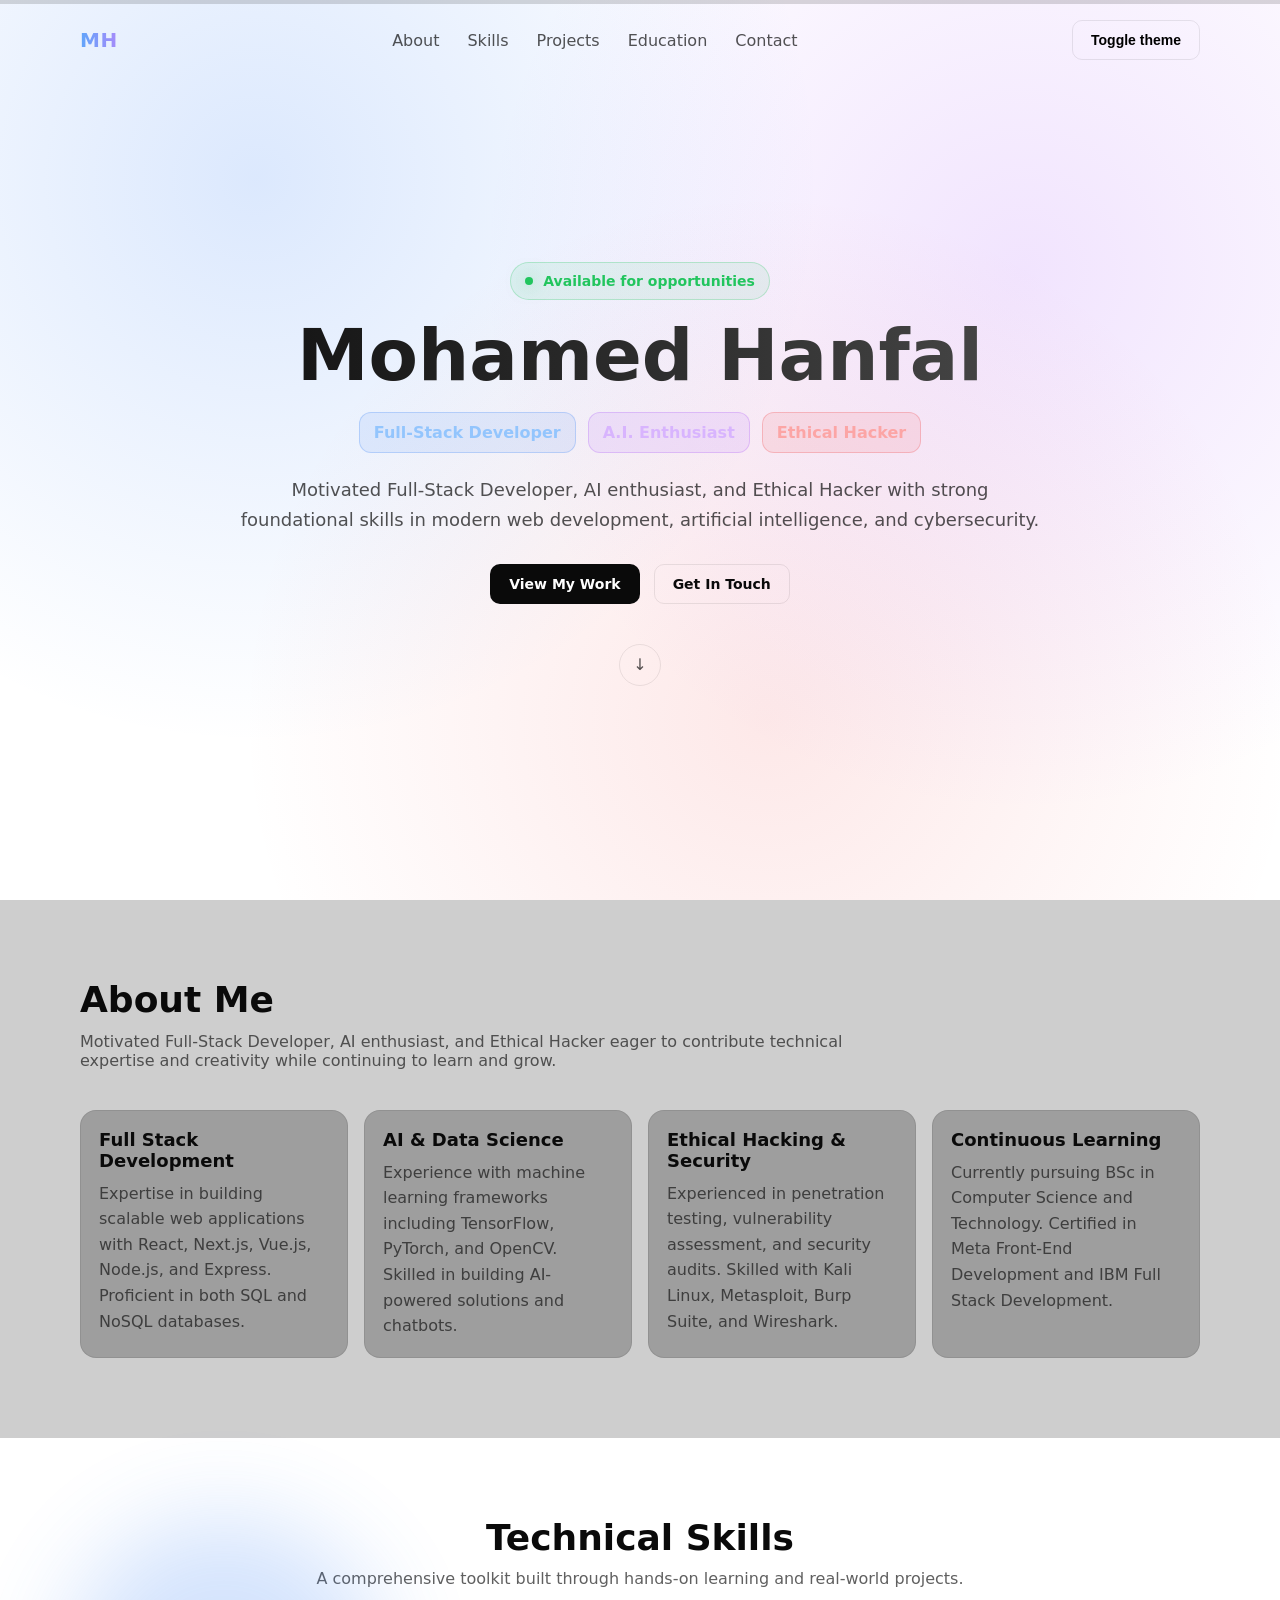
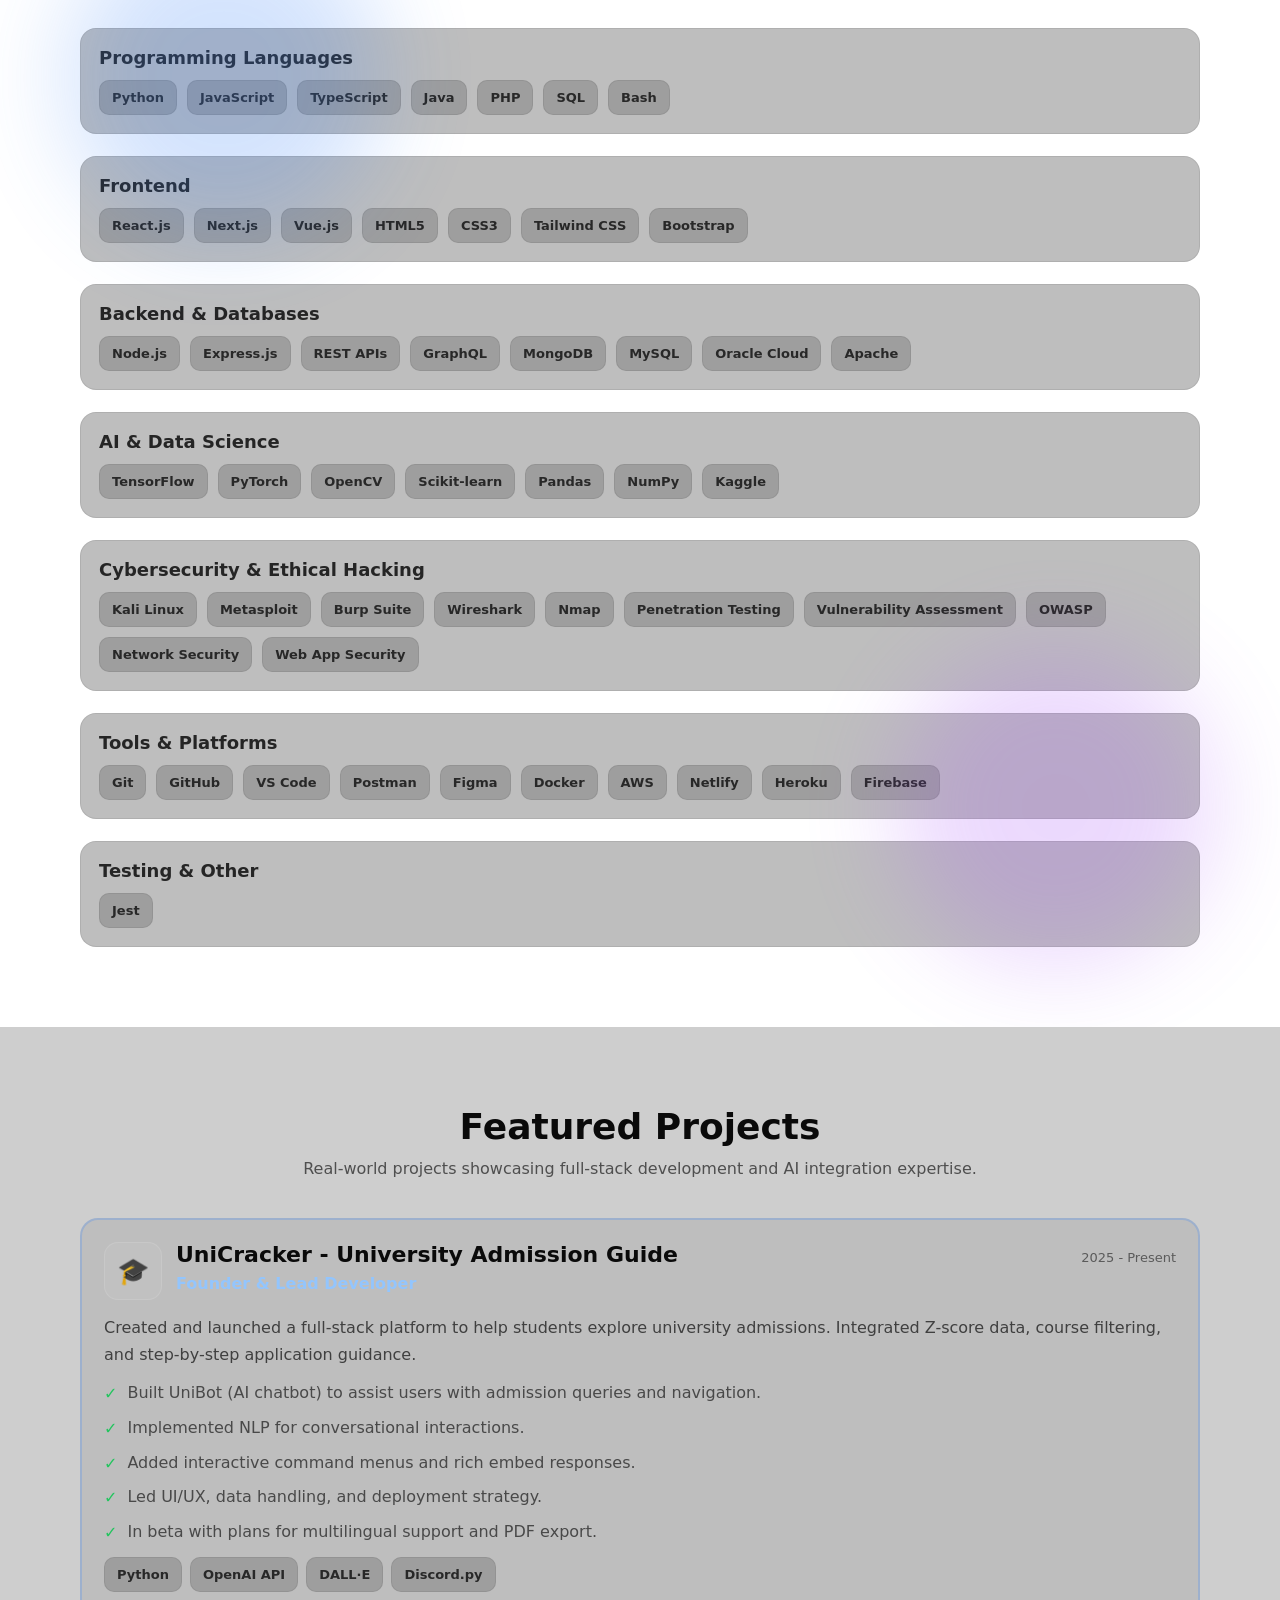
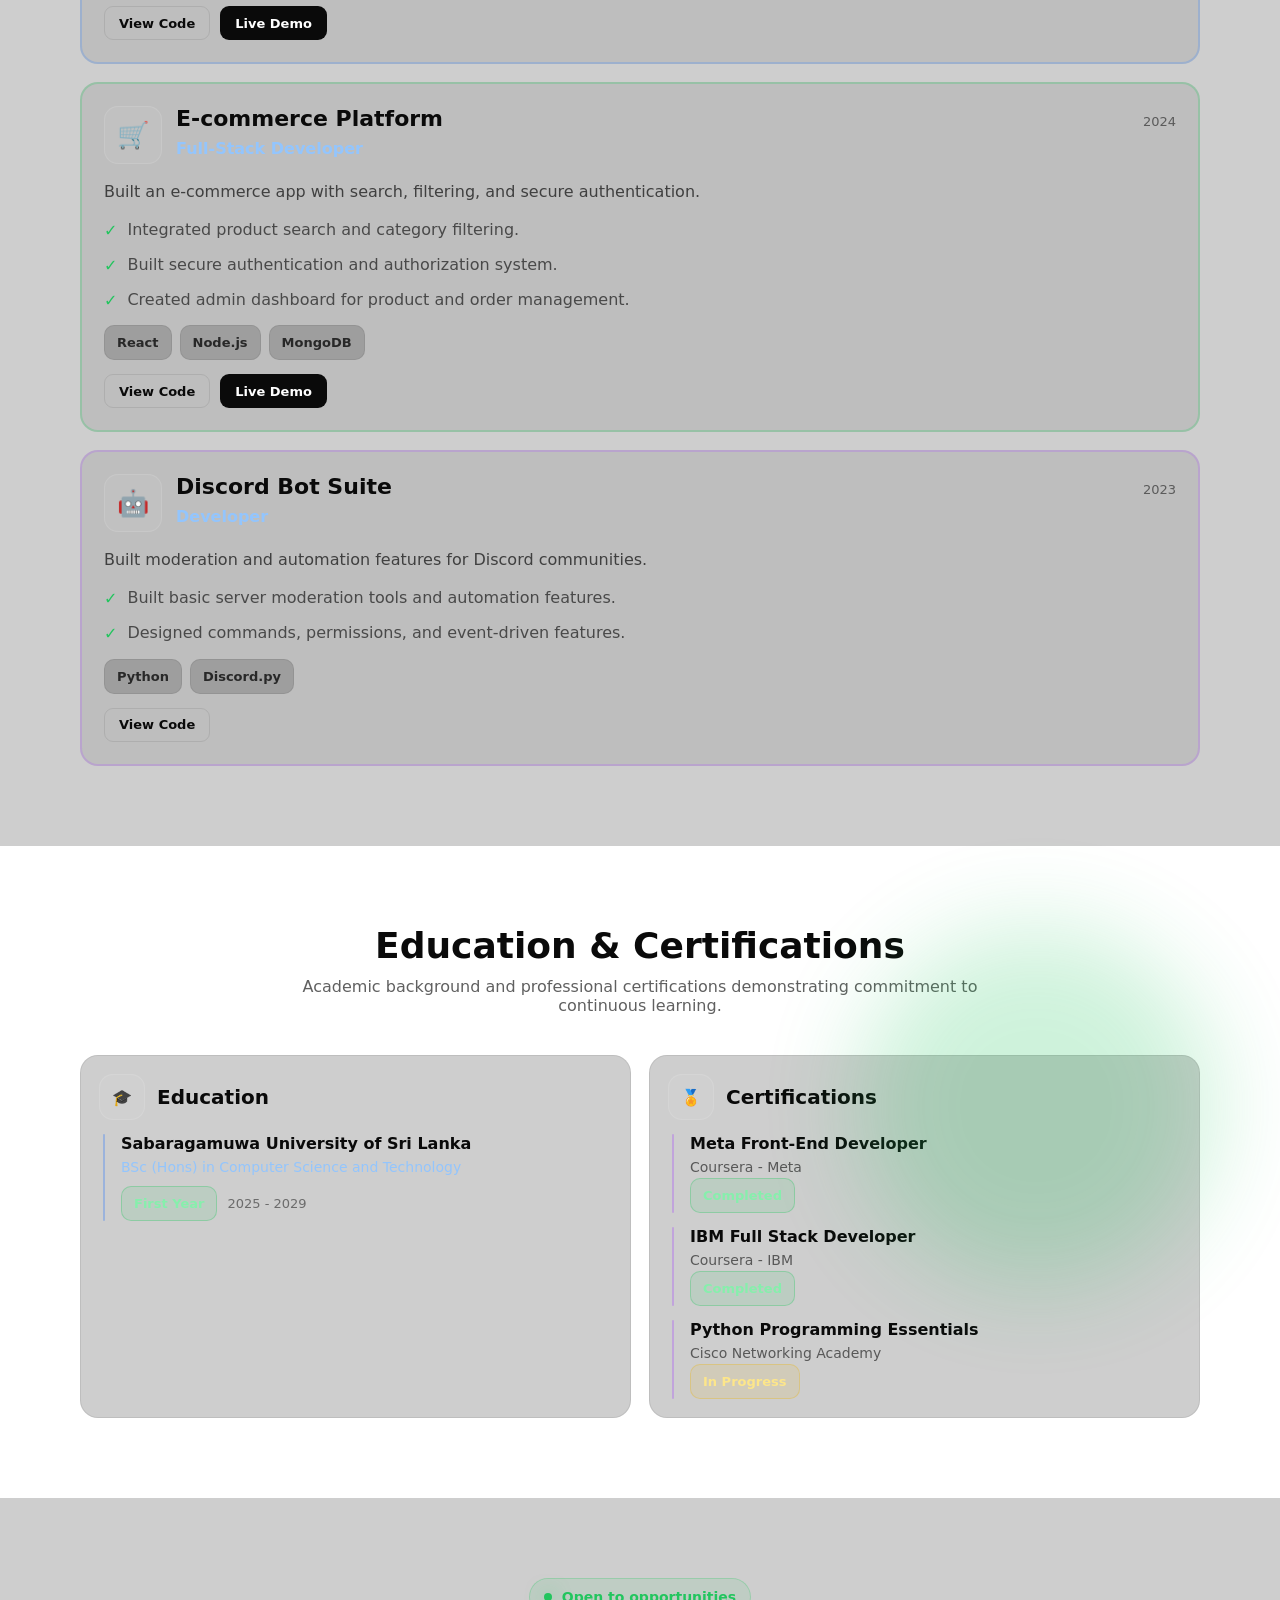
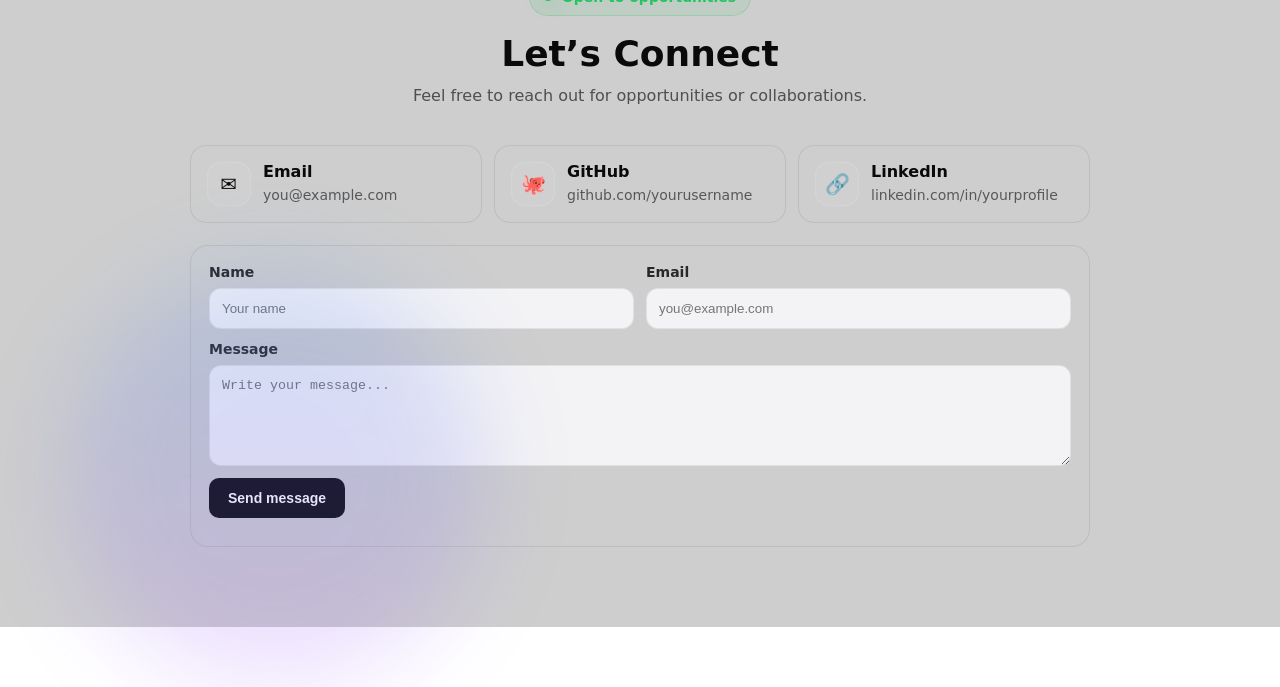
==== index.html @ c887e680 "initial comit" ====
<!DOCTYPE html>
<html lang="en">
  <head>
    <meta charset="UTF-8" />
    <meta name="viewport" content="width=device-width, initial-scale=1.0" />
    <title>Portfolio Prototype</title>

    <link rel="stylesheet" href="./theme.css" />
    <link rel="stylesheet" href="./styles.css" />
  </head>

  <body>
    <!-- Scroll progress -->
    <div class="scroll-progress" aria-hidden="true">
      <div class="scroll-progress__bar" id="scrollBar" style="width: 0%"></div>
    </div>

    <!-- Navbar -->
    <header class="navbar" id="navbar">
      <div class="container navbar__inner">
        <a class="brand" href="#top" aria-label="Home">
          <span class="brand__mark">MH</span>
        </a>

        <nav class="navlinks" aria-label="Primary">
          <a href="#about">About</a>
          <a href="#skills">Skills</a>
          <a href="#projects">Projects</a>
          <a href="#education">Education</a>
          <a href="#contact">Contact</a>
        </nav>

        <div class="nav-actions">
          <button class="btn btn--ghost" id="themeToggle" type="button">
            Toggle theme
          </button>
        </div>
      </div>
    </header>

    <main id="top">
      <!-- Hero -->
      <section class="hero">
        <div class="hero__bg"></div>
        <div class="hero__grid"></div>

        <div class="container hero__content">
          <div class="pill">
            <span class="pill__dot"></span>
            Available for opportunities
          </div>

          <h1 class="hero__title">Mohamed Hanfal</h1>

          <div class="hero__tags">
            <span class="tag tag--blue">Full-Stack Developer</span>
            <span class="tag tag--purple">A.I. Enthusiast</span>
            <span class="tag tag--red">Ethical Hacker</span>
          </div>

          <p class="hero__subtitle">
            Motivated Full-Stack Developer, AI enthusiast, and Ethical Hacker
            with strong foundational skills in modern web development,
            artificial intelligence, and cybersecurity.
          </p>

          <div class="hero__cta">
            <a class="btn btn--primary" href="#projects">View My Work</a>
            <a class="btn btn--outline" href="#contact">Get In Touch</a>
          </div>

          <a class="hero__scroll" href="#about" aria-label="Scroll down">↓</a>
        </div>
      </section>

      <!-- About -->
      <section id="about" class="section section--darkish">
        <div class="container">
          <h2 class="section__title">About Me</h2>
          <p class="section__lead">
            Motivated Full-Stack Developer, AI enthusiast, and Ethical Hacker
            eager to contribute technical expertise and creativity while
            continuing to learn and grow.
          </p>

          <div class="cards">
            <article class="card card--blue">
              <h3>Full Stack Development</h3>
              <p>
                Expertise in building scalable web applications with React,
                Next.js, Vue.js, Node.js, and Express. Proficient in both SQL
                and NoSQL databases.
              </p>
            </article>

            <article class="card card--purple">
              <h3>AI &amp; Data Science</h3>
              <p>
                Experience with machine learning frameworks including
                TensorFlow, PyTorch, and OpenCV. Skilled in building AI-powered
                solutions and chatbots.
              </p>
            </article>

            <article class="card card--red">
              <h3>Ethical Hacking &amp; Security</h3>
              <p>
                Experienced in penetration testing, vulnerability assessment,
                and security audits. Skilled with Kali Linux, Metasploit, Burp
                Suite, and Wireshark.
              </p>
            </article>

            <article class="card card--green">
              <h3>Continuous Learning</h3>
              <p>
                Currently pursuing BSc in Computer Science and Technology.
                Certified in Meta Front-End Development and IBM Full Stack
                Development.
              </p>
            </article>
          </div>
        </div>
      </section>

      <!-- Skills -->
      <section id="skills" class="section section--skills">
        <div class="section__orb section__orb--blue"></div>
        <div class="section__orb section__orb--purple"></div>

        <div class="container">
          <h2 class="section__title section__title--center">
            Technical Skills
          </h2>
          <p class="section__lead section__lead--center">
            A comprehensive toolkit built through hands-on learning and
            real-world projects.
          </p>

          <div class="skill-groups">
            <section class="skill-group">
              <h3 class="skill-group__title">Programming Languages</h3>
              <div class="badges">
                <span class="badge">Python</span>
                <span class="badge">JavaScript</span>
                <span class="badge">TypeScript</span>
                <span class="badge">Java</span>
                <span class="badge">PHP</span>
                <span class="badge">SQL</span>
                <span class="badge">Bash</span>
              </div>
            </section>

            <section class="skill-group">
              <h3 class="skill-group__title">Frontend</h3>
              <div class="badges">
                <span class="badge">React.js</span>
                <span class="badge">Next.js</span>
                <span class="badge">Vue.js</span>
                <span class="badge">HTML5</span>
                <span class="badge">CSS3</span>
                <span class="badge">Tailwind CSS</span>
                <span class="badge">Bootstrap</span>
              </div>
            </section>

            <section class="skill-group">
              <h3 class="skill-group__title">Backend &amp; Databases</h3>
              <div class="badges">
                <span class="badge">Node.js</span>
                <span class="badge">Express.js</span>
                <span class="badge">REST APIs</span>
                <span class="badge">GraphQL</span>
                <span class="badge">MongoDB</span>
                <span class="badge">MySQL</span>
                <span class="badge">Oracle Cloud</span>
                <span class="badge">Apache</span>
              </div>
            </section>

            <section class="skill-group">
              <h3 class="skill-group__title">AI &amp; Data Science</h3>
              <div class="badges">
                <span class="badge">TensorFlow</span>
                <span class="badge">PyTorch</span>
                <span class="badge">OpenCV</span>
                <span class="badge">Scikit-learn</span>
                <span class="badge">Pandas</span>
                <span class="badge">NumPy</span>
                <span class="badge">Kaggle</span>
              </div>
            </section>

            <section class="skill-group">
              <h3 class="skill-group__title">
                Cybersecurity &amp; Ethical Hacking
              </h3>
              <div class="badges">
                <span class="badge">Kali Linux</span>
                <span class="badge">Metasploit</span>
                <span class="badge">Burp Suite</span>
                <span class="badge">Wireshark</span>
                <span class="badge">Nmap</span>
                <span class="badge">Penetration Testing</span>
                <span class="badge">Vulnerability Assessment</span>
                <span class="badge">OWASP</span>
                <span class="badge">Network Security</span>
                <span class="badge">Web App Security</span>
              </div>
            </section>

            <section class="skill-group">
              <h3 class="skill-group__title">Tools &amp; Platforms</h3>
              <div class="badges">
                <span class="badge">Git</span>
                <span class="badge">GitHub</span>
                <span class="badge">VS Code</span>
                <span class="badge">Postman</span>
                <span class="badge">Figma</span>
                <span class="badge">Docker</span>
                <span class="badge">AWS</span>
                <span class="badge">Netlify</span>
                <span class="badge">Heroku</span>
                <span class="badge">Firebase</span>
              </div>
            </section>

            <section class="skill-group">
              <h3 class="skill-group__title">Testing &amp; Other</h3>
              <div class="badges">
                <span class="badge">Jest</span>
              </div>
            </section>
          </div>
        </div>
      </section>

      <!-- Projects -->
      <section id="projects" class="section section--darkish section--projects">
        <div class="container">
          <h2 class="section__title section__title--center">
            Featured Projects
          </h2>
          <p class="section__lead section__lead--center">
            Real-world projects showcasing full-stack development and AI
            integration expertise.
          </p>

          <div class="project-list">
            <article class="project project--blue">
              <div class="project__top">
                <div class="project__icon">🎓</div>

                <div class="project__head">
                  <div class="project__titleRow">
                    <h3 class="project__title">
                      UniCracker - University Admission Guide
                    </h3>
                    <span class="project__time">2025 - Present</span>
                  </div>
                  <p class="project__role">Founder &amp; Lead Developer</p>
                </div>
              </div>

              <p class="project__desc">
                Created and launched a full-stack platform to help students
                explore university admissions. Integrated Z-score data, course
                filtering, and step-by-step application guidance.
              </p>

              <ul class="ticks">
                <li>
                  Built UniBot (AI chatbot) to assist users with admission
                  queries and navigation.
                </li>
                <li>Implemented NLP for conversational interactions.</li>
                <li>
                  Added interactive command menus and rich embed responses.
                </li>
                <li>Led UI/UX, data handling, and deployment strategy.</li>
                <li>
                  In beta with plans for multilingual support and PDF export.
                </li>
              </ul>

              <div class="badges badges--tight">
                <span class="badge">Python</span>
                <span class="badge">OpenAI API</span>
                <span class="badge">DALL·E</span>
                <span class="badge">Discord.py</span>
              </div>

              <div class="project__actions">
                <a
                  class="btn btn--outline btn--sm"
                  href="#"
                  target="_blank"
                  rel="noopener noreferrer"
                >
                  View Code
                </a>
                <a
                  class="btn btn--primary btn--sm"
                  href="#"
                  target="_blank"
                  rel="noopener noreferrer"
                >
                  Live Demo
                </a>
              </div>
            </article>

            <article class="project project--green">
              <div class="project__top">
                <div class="project__icon">🛒</div>

                <div class="project__head">
                  <div class="project__titleRow">
                    <h3 class="project__title">E-commerce Platform</h3>
                    <span class="project__time">2024</span>
                  </div>
                  <p class="project__role">Full-Stack Developer</p>
                </div>
              </div>

              <p class="project__desc">
                Built an e-commerce app with search, filtering, and secure
                authentication.
              </p>

              <ul class="ticks">
                <li>Integrated product search and category filtering.</li>
                <li>Built secure authentication and authorization system.</li>
                <li>
                  Created admin dashboard for product and order management.
                </li>
              </ul>

              <div class="badges badges--tight">
                <span class="badge">React</span>
                <span class="badge">Node.js</span>
                <span class="badge">MongoDB</span>
              </div>

              <div class="project__actions">
                <a
                  class="btn btn--outline btn--sm"
                  href="#"
                  target="_blank"
                  rel="noopener noreferrer"
                >
                  View Code
                </a>
                <a
                  class="btn btn--primary btn--sm"
                  href="#"
                  target="_blank"
                  rel="noopener noreferrer"
                >
                  Live Demo
                </a>
              </div>
            </article>

            <article class="project project--purple">
              <div class="project__top">
                <div class="project__icon">🤖</div>

                <div class="project__head">
                  <div class="project__titleRow">
                    <h3 class="project__title">Discord Bot Suite</h3>
                    <span class="project__time">2023</span>
                  </div>
                  <p class="project__role">Developer</p>
                </div>
              </div>

              <p class="project__desc">
                Built moderation and automation features for Discord
                communities.
              </p>

              <ul class="ticks">
                <li>
                  Built basic server moderation tools and automation features.
                </li>
                <li>
                  Designed commands, permissions, and event-driven features.
                </li>
              </ul>

              <div class="badges badges--tight">
                <span class="badge">Python</span>
                <span class="badge">Discord.py</span>
              </div>

              <div class="project__actions">
                <a
                  class="btn btn--outline btn--sm"
                  href="#"
                  target="_blank"
                  rel="noopener noreferrer"
                >
                  View Code
                </a>
              </div>
            </article>
          </div>
        </div>
      </section>

      <!-- Education -->
      <section id="education" class="section section--education">
        <div class="section__orb section__orb--green"></div>

        <div class="container">
          <h2 class="section__title section__title--center">
            Education &amp; Certifications
          </h2>
          <p class="section__lead section__lead--center">
            Academic background and professional certifications demonstrating
            commitment to continuous learning.
          </p>

          <div class="two-col">
            <article class="panel">
              <div class="panel__head">
                <div class="panel__icon panel__icon--blue">🎓</div>
                <h3 class="panel__title">Education</h3>
              </div>

              <div class="timeline">
                <div class="timeline__item">
                  <div class="timeline__line timeline__line--blue"></div>
                  <div class="timeline__body">
                    <h4>Sabaragamuwa University of Sri Lanka</h4>
                    <p class="muted blue">
                      BSc (Hons) in Computer Science and Technology
                    </p>
                    <div class="timeline__meta">
                      <span class="badge badge--green">First Year</span>
                      <span class="meta">2025 - 2029</span>
                    </div>
                  </div>
                </div>
              </div>
            </article>

            <article class="panel">
              <div class="panel__head">
                <div class="panel__icon panel__icon--purple">🏅</div>
                <h3 class="panel__title">Certifications</h3>
              </div>

              <div class="timeline">
                <div class="timeline__item">
                  <div class="timeline__line timeline__line--purple"></div>
                  <div class="timeline__body">
                    <h4>Meta Front-End Developer</h4>
                    <p class="muted">Coursera - Meta</p>
                    <span class="badge badge--green">Completed</span>
                  </div>
                </div>

                <div class="timeline__item">
                  <div class="timeline__line timeline__line--purple"></div>
                  <div class="timeline__body">
                    <h4>IBM Full Stack Developer</h4>
                    <p class="muted">Coursera - IBM</p>
                    <span class="badge badge--green">Completed</span>
                  </div>
                </div>

                <div class="timeline__item">
                  <div class="timeline__line timeline__line--purple"></div>
                  <div class="timeline__body">
                    <h4>Python Programming Essentials</h4>
                    <p class="muted">Cisco Networking Academy</p>
                    <span class="badge badge--yellow">In Progress</span>
                  </div>
                </div>
              </div>
            </article>
          </div>
        </div>
      </section>

      <!-- Contact -->
      <section id="contact" class="section section--darkish section--contact">
        <div class="section__orb section__orb--gradient"></div>

        <div class="container container--narrow">
          <div class="contact-head">
            <div class="pill">
              <span class="pill__dot"></span>
              Open to opportunities
            </div>

            <h2 class="section__title section__title--center">Let’s Connect</h2>
            <p class="section__lead section__lead--center">
              Feel free to reach out for opportunities or collaborations.
            </p>
          </div>

          <div class="contact-grid">
            <a class="contact-card" href="mailto:you@example.com">
              <div class="contact-card__icon">✉️</div>
              <div>
                <h3>Email</h3>
                <p class="muted">you@example.com</p>
              </div>
            </a>

            <a
              class="contact-card"
              href="https://github.com/yourusername"
              target="_blank"
              rel="noopener noreferrer"
            >
              <div class="contact-card__icon">🐙</div>
              <div>
                <h3>GitHub</h3>
                <p class="muted">github.com/yourusername</p>
              </div>
            </a>

            <a
              class="contact-card"
              href="https://linkedin.com/in/yourprofile"
              target="_blank"
              rel="noopener noreferrer"
            >
              <div class="contact-card__icon">🔗</div>
              <div>
                <h3>LinkedIn</h3>
                <p class="muted">linkedin.com/in/yourprofile</p>
              </div>
            </a>
          </div>

          <form class="contact-form" id="contactForm">
            <div class="form-row">
              <label>
                Name
                <input
                  type="text"
                  name="name"
                  placeholder="Your name"
                  required
                />
              </label>
              <label>
                Email
                <input
                  type="email"
                  name="email"
                  placeholder="you@example.com"
                  required
                />
              </label>
            </div>

            <label>
              Message
              <textarea
                name="message"
                rows="5"
                placeholder="Write your message..."
                required
              ></textarea>
            </label>

            <button class="btn btn--primary" type="submit">Send message</button>
            <p class="form-note" id="formNote" aria-live="polite"></p>
          </form>
        </div>
      </section>
    </main>

    <script src="./script.js"></script>
  </body>
</html>
---- styles.css ----
/* Helpers */
.container {
  width: min(1120px, calc(100% - 48px));
  margin: 0 auto;
}

.container--narrow {
  width: min(900px, calc(100% - 48px));
  margin: 0 auto;
}

.section {
  padding: 80px 0;
  position: relative;
}

.section--darkish {
  background: color-mix(in oklch, var(--background) 85%, black);
}

.section__title {
  font-size: var(--text-4xl);
  line-height: 1.1;
  margin-bottom: 12px;
}

.section__title--center {
  text-align: center;
}

.section__lead {
  color: color-mix(in oklch, var(--foreground) 65%, transparent);
  max-width: 75ch;
  margin-bottom: 40px;
}

.section__lead--center {
  text-align: center;
  margin-left: auto;
  margin-right: auto;
}

/* Soft background orbs */
.section__orb {
  position: absolute;
  filter: blur(48px);
  opacity: 0.22;
  pointer-events: none;
  border-radius: 999px;
}
.section__orb--blue {
  width: 320px;
  height: 320px;
  left: 5%;
  top: 80px;
  background: #3b82f6;
}
.section__orb--purple {
  width: 320px;
  height: 320px;
  right: 5%;
  bottom: 60px;
  background: #a855f7;
}
.section__orb--green {
  width: 360px;
  height: 360px;
  right: 5%;
  top: 80px;
  background: #22c55e;
}
.section__orb--gradient {
  width: 420px;
  height: 420px;
  left: 5%;
  bottom: -60px;
  background: linear-gradient(180deg, #3b82f6, #a855f7);
  opacity: 0.18;
}

/* Scroll progress */
.scroll-progress {
  position: fixed;
  top: 0;
  left: 0;
  right: 0;
  height: 4px;
  background: color-mix(in oklch, var(--foreground) 15%, transparent);
  z-index: 1000;
}
.scroll-progress__bar {
  height: 100%;
  width: 0%;
  background: linear-gradient(90deg, #3b82f6, #a855f7, #ef4444);
  transition: width 150ms linear;
}

/* Navbar */
.navbar {
  position: fixed;
  top: 4px;
  left: 0;
  right: 0;
  z-index: 900;
  background: rgba(0, 0, 0, 0);
  transition: background 200ms ease, backdrop-filter 200ms ease,
    border-color 200ms ease;
  border-bottom: 1px solid transparent;
}
.navbar.is-scrolled {
  background: color-mix(in oklch, var(--background) 85%, transparent);
  backdrop-filter: blur(10px);
  border-color: color-mix(in oklch, var(--border) 80%, transparent);
}
.navbar__inner {
  display: flex;
  align-items: center;
  justify-content: space-between;
  gap: 16px;
  padding: 16px 0;
}

.brand {
  font-size: 20px;
  font-weight: 800;
  letter-spacing: 0.5px;
}
.brand__mark {
  background: linear-gradient(90deg, #60a5fa, #a78bfa);
  -webkit-background-clip: text;
  background-clip: text;
  color: transparent;
}

.navlinks {
  display: none;
  gap: 28px;
}
.navlinks a {
  color: color-mix(in oklch, var(--foreground) 70%, transparent);
  transition: color 150ms ease;
}
.navlinks a:hover {
  color: var(--foreground);
}
.nav-actions {
  display: flex;
  align-items: center;
  gap: 12px;
}
@media (min-width: 768px) {
  .navlinks {
    display: flex;
  }
}

/* Buttons */
.btn {
  display: inline-flex;
  align-items: center;
  justify-content: center;
  gap: 10px;
  height: 40px;
  padding: 0 18px;
  border-radius: 10px;
  border: 1px solid color-mix(in oklch, var(--border) 80%, transparent);
  font-weight: 650;
  font-size: 14px;
  cursor: pointer;
  transition: transform 150ms ease, background 150ms ease,
    border-color 150ms ease, color 150ms ease;
  user-select: none;
}
.btn:hover {
  transform: scale(1.04);
}
.btn--primary {
  background: var(--foreground);
  color: var(--background);
  border-color: transparent;
}
.btn--primary:hover {
  background: color-mix(in oklch, var(--foreground) 85%, white);
}
.btn--outline {
  background: transparent;
  color: var(--foreground);
}
.btn--outline:hover {
  background: color-mix(in oklch, var(--foreground) 10%, transparent);
}
.btn--ghost {
  background: transparent;
}
.btn--sm {
  height: 34px;
  padding: 0 14px;
  border-radius: 9px;
  font-size: 13px;
}

/* Hero */
.hero {
  position: relative;
  min-height: 100vh;
  display: grid;
  place-items: center;
  overflow: hidden;
  padding-top: 88px;
}
.hero__bg {
  position: absolute;
  inset: 0;
  background: radial-gradient(
      circle at 20% 20%,
      rgba(59, 130, 246, 0.18),
      transparent 45%
    ),
    radial-gradient(
      circle at 80% 30%,
      rgba(168, 85, 247, 0.16),
      transparent 45%
    ),
    radial-gradient(circle at 60% 80%, rgba(239, 68, 68, 0.12), transparent 50%);
}
.hero__grid {
  position: absolute;
  inset: 0;
  opacity: 0.12;
  background-image: linear-gradient(
      rgba(255, 255, 255, 0.1) 1px,
      transparent 1px
    ),
    linear-gradient(90deg, rgba(255, 255, 255, 0.1) 1px, transparent 1px);
  background-size: 50px 50px;
  mix-blend-mode: overlay;
}
.hero__content {
  position: relative;
  z-index: 2;
  text-align: center;
  padding: 40px 0 80px;
}
.pill {
  display: inline-flex;
  align-items: center;
  gap: 10px;
  padding: 10px 14px;
  border-radius: 999px;
  border: 1px solid rgba(34, 197, 94, 0.25);
  background: rgba(34, 197, 94, 0.08);
  color: #22c55e;
  font-weight: 650;
  font-size: 14px;
  margin-bottom: 18px;
}
.pill__dot {
  width: 8px;
  height: 8px;
  border-radius: 999px;
  background: #22c55e;
  box-shadow: 0 0 18px rgba(34, 197, 94, 0.55);
}
.hero__title {
  font-size: clamp(40px, 6vw, 72px);
  line-height: 1.05;
  margin-bottom: 18px;
  background: linear-gradient(
    90deg,
    var(--foreground),
    color-mix(in oklch, var(--foreground) 65%, white)
  );
  -webkit-background-clip: text;
  background-clip: text;
  color: transparent;
}
.hero__tags {
  display: flex;
  flex-wrap: wrap;
  justify-content: center;
  gap: 12px;
  margin-bottom: 22px;
}
.tag {
  padding: 10px 14px;
  border-radius: 12px;
  font-weight: 650;
  border: 1px solid rgba(255, 255, 255, 0.12);
  background: rgba(255, 255, 255, 0.06);
}
.tag--blue {
  color: #93c5fd;
  border-color: rgba(59, 130, 246, 0.25);
  background: rgba(59, 130, 246, 0.1);
}
.tag--purple {
  color: #d8b4fe;
  border-color: rgba(168, 85, 247, 0.25);
  background: rgba(168, 85, 247, 0.1);
}
.tag--red {
  color: #fca5a5;
  border-color: rgba(239, 68, 68, 0.25);
  background: rgba(239, 68, 68, 0.1);
}
.hero__subtitle {
  margin: 0 auto 28px;
  max-width: 70ch;
  font-size: 18px;
  line-height: 1.7;
  color: color-mix(in oklch, var(--foreground) 70%, transparent);
}
.hero__cta {
  display: flex;
  justify-content: center;
  gap: 14px;
  flex-wrap: wrap;
}
.hero__scroll {
  display: inline-flex;
  margin-top: 40px;
  width: 42px;
  height: 42px;
  align-items: center;
  justify-content: center;
  border-radius: 999px;
  border: 1px solid color-mix(in oklch, var(--border) 80%, transparent);
  color: color-mix(in oklch, var(--foreground) 70%, transparent);
  animation: bounce 1.25s infinite;
}
@keyframes bounce {
  0%,
  100% {
    transform: translateY(0);
  }
  50% {
    transform: translateY(7px);
  }
}

/* About cards */
.cards {
  display: grid;
  grid-template-columns: 1fr;
  gap: 16px;
}
@media (min-width: 900px) {
  .cards {
    grid-template-columns: repeat(4, 1fr);
  }
}
.card {
  border-radius: 16px;
  background: color-mix(in oklch, var(--background) 70%, black);
  border: 1px solid color-mix(in oklch, var(--border) 80%, transparent);
  padding: 18px;
  transition: transform 180ms ease, box-shadow 180ms ease,
    border-color 180ms ease;
  min-height: 160px;
}
.card:hover {
  transform: translateY(-2px) scale(1.02);
}
.card h3 {
  margin-bottom: 10px;
  font-size: 18px;
}
.card p {
  color: color-mix(in oklch, var(--foreground) 65%, transparent);
  line-height: 1.6;
}
.card--blue:hover {
  box-shadow: 0 20px 50px rgba(59, 130, 246, 0.12);
  border-color: rgba(59, 130, 246, 0.3);
}
.card--purple:hover {
  box-shadow: 0 20px 50px rgba(168, 85, 247, 0.12);
  border-color: rgba(168, 85, 247, 0.3);
}
.card--red:hover {
  box-shadow: 0 20px 50px rgba(239, 68, 68, 0.12);
  border-color: rgba(239, 68, 68, 0.3);
}
.card--green:hover {
  box-shadow: 0 20px 50px rgba(34, 197, 94, 0.12);
  border-color: rgba(34, 197, 94, 0.3);
}

/* Badges */
.badges {
  display: flex;
  flex-wrap: wrap;
  gap: 10px;
}
.badges--tight {
  gap: 8px;
}
.badge {
  display: inline-flex;
  align-items: center;
  justify-content: center;
  border-radius: 10px;
  padding: 9px 12px;
  font-size: 13px;
  font-weight: 650;
  border: 1px solid color-mix(in oklch, var(--border) 70%, transparent);
  background: color-mix(in oklch, var(--background) 70%, black);
  color: color-mix(in oklch, var(--foreground) 80%, transparent);
  transition: transform 160ms ease, border-color 160ms ease,
    background 160ms ease;
}
.badge:hover {
  transform: translateY(-1px) scale(1.03);
  border-color: color-mix(in oklch, var(--foreground) 22%, transparent);
}

/* Skills layout */
.skill-groups {
  display: grid;
  gap: 22px;
}
.skill-group {
  padding: 18px;
  border-radius: 16px;
  border: 1px solid color-mix(in oklch, var(--border) 75%, transparent);
  background: color-mix(in oklch, var(--background) 80%, black);
}
.skill-group__title {
  font-size: 18px;
  margin-bottom: 12px;
  color: color-mix(in oklch, var(--foreground) 85%, transparent);
}

/* Projects */
.project-list {
  display: grid;
  gap: 18px;
}
.project {
  border-radius: 18px;
  padding: 22px;
  border: 2px solid color-mix(in oklch, var(--border) 70%, transparent);
  background: color-mix(in oklch, var(--background) 80%, black);
  transition: transform 180ms ease, box-shadow 180ms ease,
    border-color 180ms ease;
}
.project:hover {
  transform: scale(1.01);
}
.project--blue {
  border-color: rgba(59, 130, 246, 0.25);
}
.project--green {
  border-color: rgba(34, 197, 94, 0.25);
}
.project--purple {
  border-color: rgba(168, 85, 247, 0.25);
}
.project--blue:hover {
  box-shadow: 0 25px 80px rgba(59, 130, 246, 0.1);
  border-color: rgba(59, 130, 246, 0.4);
}
.project--green:hover {
  box-shadow: 0 25px 80px rgba(34, 197, 94, 0.1);
  border-color: rgba(34, 197, 94, 0.4);
}
.project--purple:hover {
  box-shadow: 0 25px 80px rgba(168, 85, 247, 0.1);
  border-color: rgba(168, 85, 247, 0.4);
}

.project__top {
  display: flex;
  gap: 14px;
  align-items: flex-start;
  margin-bottom: 14px;
}
.project__icon {
  width: 58px;
  height: 58px;
  border-radius: 14px;
  display: grid;
  place-items: center;
  background: rgba(255, 255, 255, 0.06);
  border: 1px solid rgba(255, 255, 255, 0.1);
  font-size: 26px;
  flex: 0 0 auto;
}
.project__head {
  flex: 1;
}
.project__titleRow {
  display: flex;
  flex-wrap: wrap;
  gap: 10px;
  align-items: baseline;
  justify-content: space-between;
}
.project__title {
  font-size: 22px;
  line-height: 1.2;
}
.project__time {
  font-size: 13px;
  color: color-mix(in oklch, var(--foreground) 55%, transparent);
}
.project__role {
  margin-top: 6px;
  color: #93c5fd;
  font-weight: 650;
}
.project__desc {
  margin: 10px 0 12px;
  color: color-mix(in oklch, var(--foreground) 70%, transparent);
  line-height: 1.7;
}
.project__actions {
  display: flex;
  flex-wrap: wrap;
  gap: 10px;
  margin-top: 14px;
}

/* Tick list */
.ticks {
  list-style: none;
  padding: 0;
  margin: 0 0 12px 0;
  display: grid;
  gap: 8px;
}
.ticks li {
  display: flex;
  gap: 10px;
  align-items: flex-start;
  color: color-mix(in oklch, var(--foreground) 65%, transparent);
  line-height: 1.6;
}
.ticks li::before {
  content: "✓";
  color: #22c55e;
  font-weight: 900;
  margin-top: 1px;
}

/* Education */
.two-col {
  display: grid;
  gap: 18px;
}
@media (min-width: 900px) {
  .two-col {
    grid-template-columns: 1fr 1fr;
  }
}
.panel {
  border-radius: 18px;
  padding: 18px;
  border: 1px solid color-mix(in oklch, var(--border) 75%, transparent);
  background: color-mix(in oklch, var(--background) 85%, black);
}
.panel__head {
  display: flex;
  align-items: center;
  gap: 12px;
  margin-bottom: 14px;
}
.panel__icon {
  width: 46px;
  height: 46px;
  border-radius: 14px;
  display: grid;
  place-items: center;
  background: rgba(255, 255, 255, 0.06);
  border: 1px solid rgba(255, 255, 255, 0.1);
}
.panel__icon--blue {
  color: #60a5fa;
}
.panel__icon--purple {
  color: #d8b4fe;
}
.panel__title {
  font-size: 20px;
}

.timeline {
  display: grid;
  gap: 14px;
}
.timeline__item {
  display: grid;
  grid-template-columns: 10px 1fr;
  gap: 12px;
  align-items: start;
}
.timeline__line {
  width: 2px;
  height: 100%;
  border-radius: 999px;
  background: rgba(255, 255, 255, 0.1);
  margin-left: 4px;
}
.timeline__line--blue {
  background: rgba(59, 130, 246, 0.35);
}
.timeline__line--purple {
  background: rgba(168, 85, 247, 0.35);
}

.timeline__body h4 {
  font-size: 16px;
  margin-bottom: 4px;
}
.timeline__meta {
  display: flex;
  gap: 10px;
  align-items: center;
  margin-top: 8px;
}

.muted {
  color: color-mix(in oklch, var(--foreground) 60%, transparent);
  font-size: 14px;
  line-height: 1.5;
}
.blue {
  color: #93c5fd;
}
.meta {
  color: color-mix(in oklch, var(--foreground) 50%, transparent);
  font-size: 13px;
}

.badge--green {
  border-color: rgba(34, 197, 94, 0.3);
  color: #86efac;
  background: rgba(34, 197, 94, 0.1);
}
.badge--yellow {
  border-color: rgba(234, 179, 8, 0.3);
  color: #fde68a;
  background: rgba(234, 179, 8, 0.1);
}

/* Contact */
.contact-head {
  text-align: center;
  margin-bottom: 26px;
}
.contact-grid {
  display: grid;
  gap: 12px;
  margin: 22px 0 22px;
}
@media (min-width: 800px) {
  .contact-grid {
    grid-template-columns: repeat(3, 1fr);
  }
}
.contact-card {
  display: flex;
  align-items: center;
  gap: 12px;
  padding: 16px;
  border-radius: 16px;
  border: 1px solid color-mix(in oklch, var(--border) 75%, transparent);
  background: color-mix(in oklch, var(--background) 85%, black);
  transition: transform 160ms ease, border-color 160ms ease;
}
.contact-card:hover {
  transform: translateY(-2px);
  border-color: color-mix(in oklch, var(--foreground) 22%, transparent);
}
.contact-card__icon {
  width: 44px;
  height: 44px;
  border-radius: 14px;
  display: grid;
  place-items: center;
  background: rgba(255, 255, 255, 0.06);
  border: 1px solid rgba(255, 255, 255, 0.1);
  font-size: 20px;
}
.contact-card h3 {
  font-size: 16px;
  margin-bottom: 4px;
}

.contact-form {
  border-radius: 18px;
  padding: 18px;
  border: 1px solid color-mix(in oklch, var(--border) 75%, transparent);
  background: color-mix(in oklch, var(--background) 85%, black);
}
.form-row {
  display: grid;
  gap: 12px;
}
@media (min-width: 720px) {
  .form-row {
    grid-template-columns: 1fr 1fr;
  }
}

label {
  display: grid;
  gap: 8px;
  font-weight: 650;
  font-size: 14px;
  color: color-mix(in oklch, var(--foreground) 85%, transparent);
  margin-bottom: 12px;
}
input,
textarea {
  width: 100%;
  border-radius: 12px;
  border: 1px solid color-mix(in oklch, var(--border) 75%, transparent);
  background: var(--input-background);
  color: var(--foreground);
  padding: 12px 12px;
  outline: none;
}
textarea {
  resize: vertical;
}
input:focus,
textarea:focus {
  border-color: color-mix(in oklch, var(--foreground) 25%, transparent);
  box-shadow: 0 0 0 3px color-mix(in oklch, var(--ring) 35%, transparent);
}

.form-note {
  margin-top: 10px;
  font-size: 13px;
  color: color-mix(in oklch, var(--foreground) 60%, transparent);
}
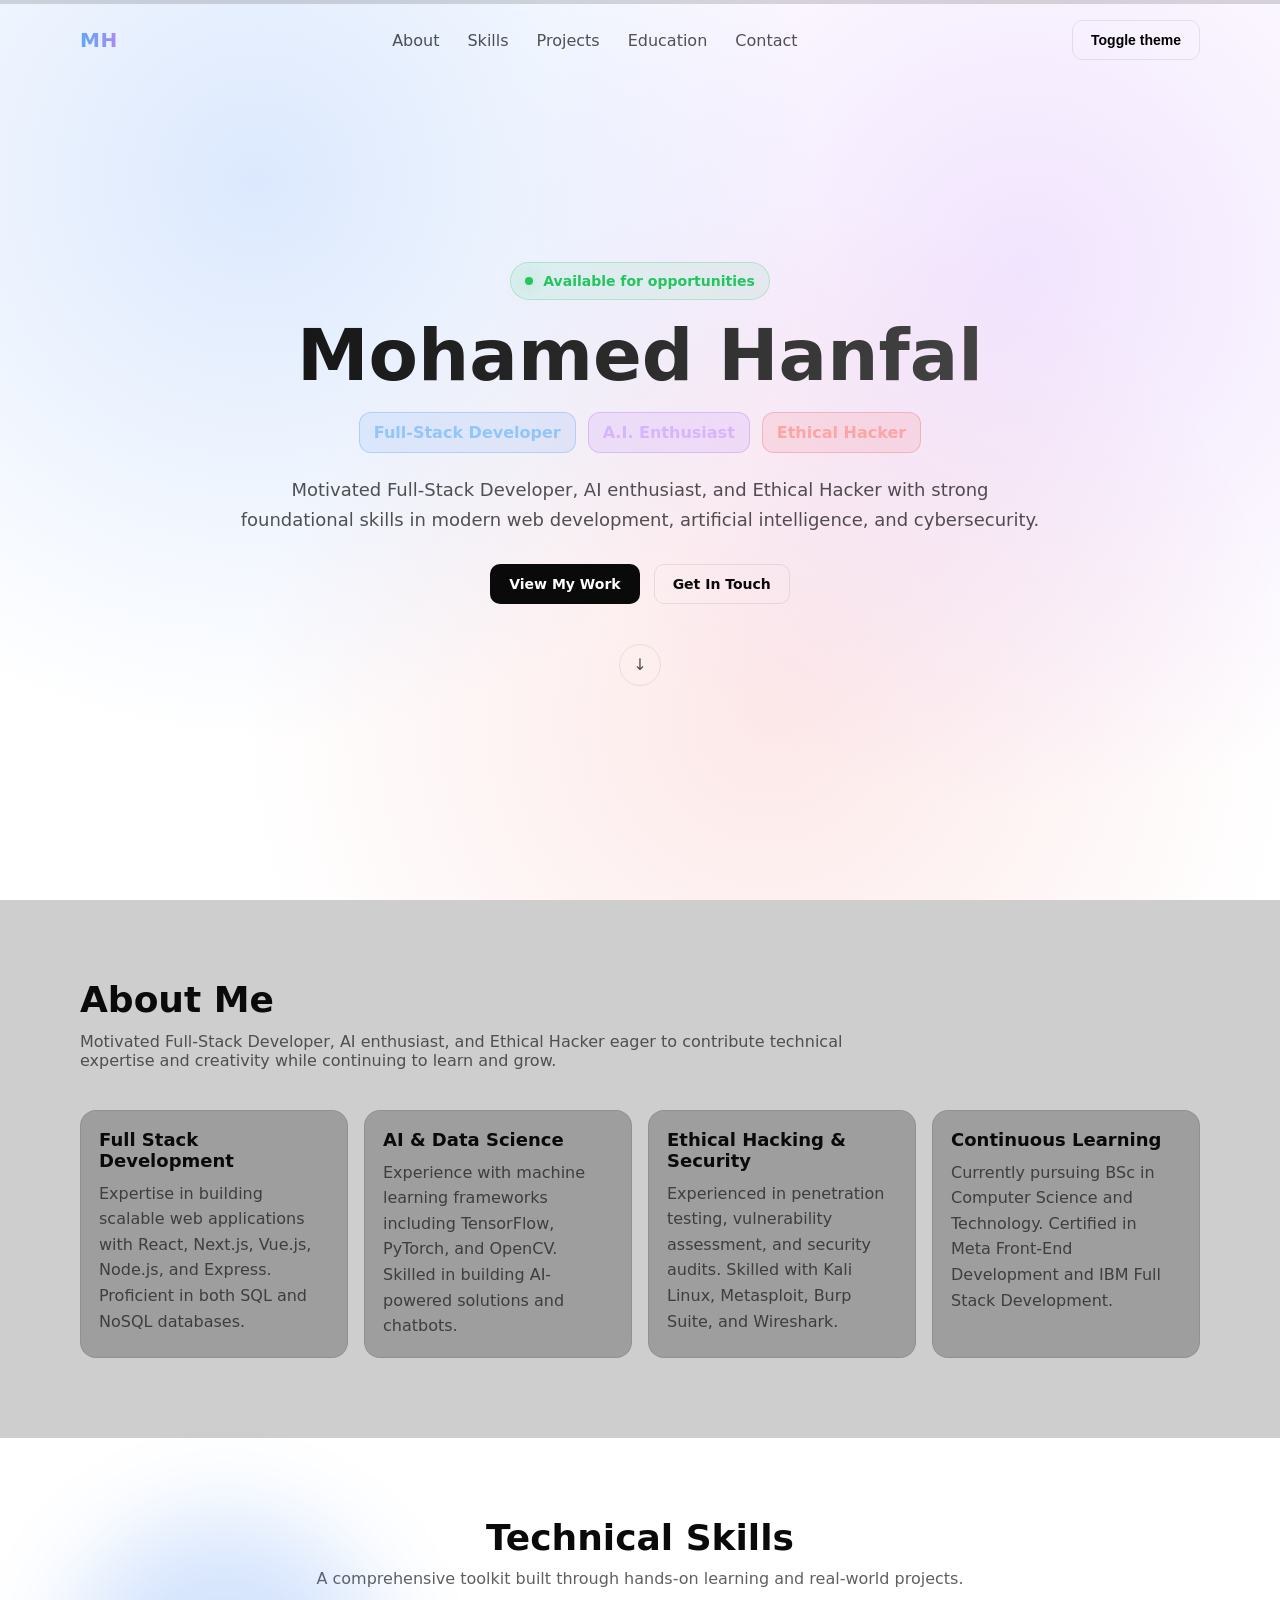
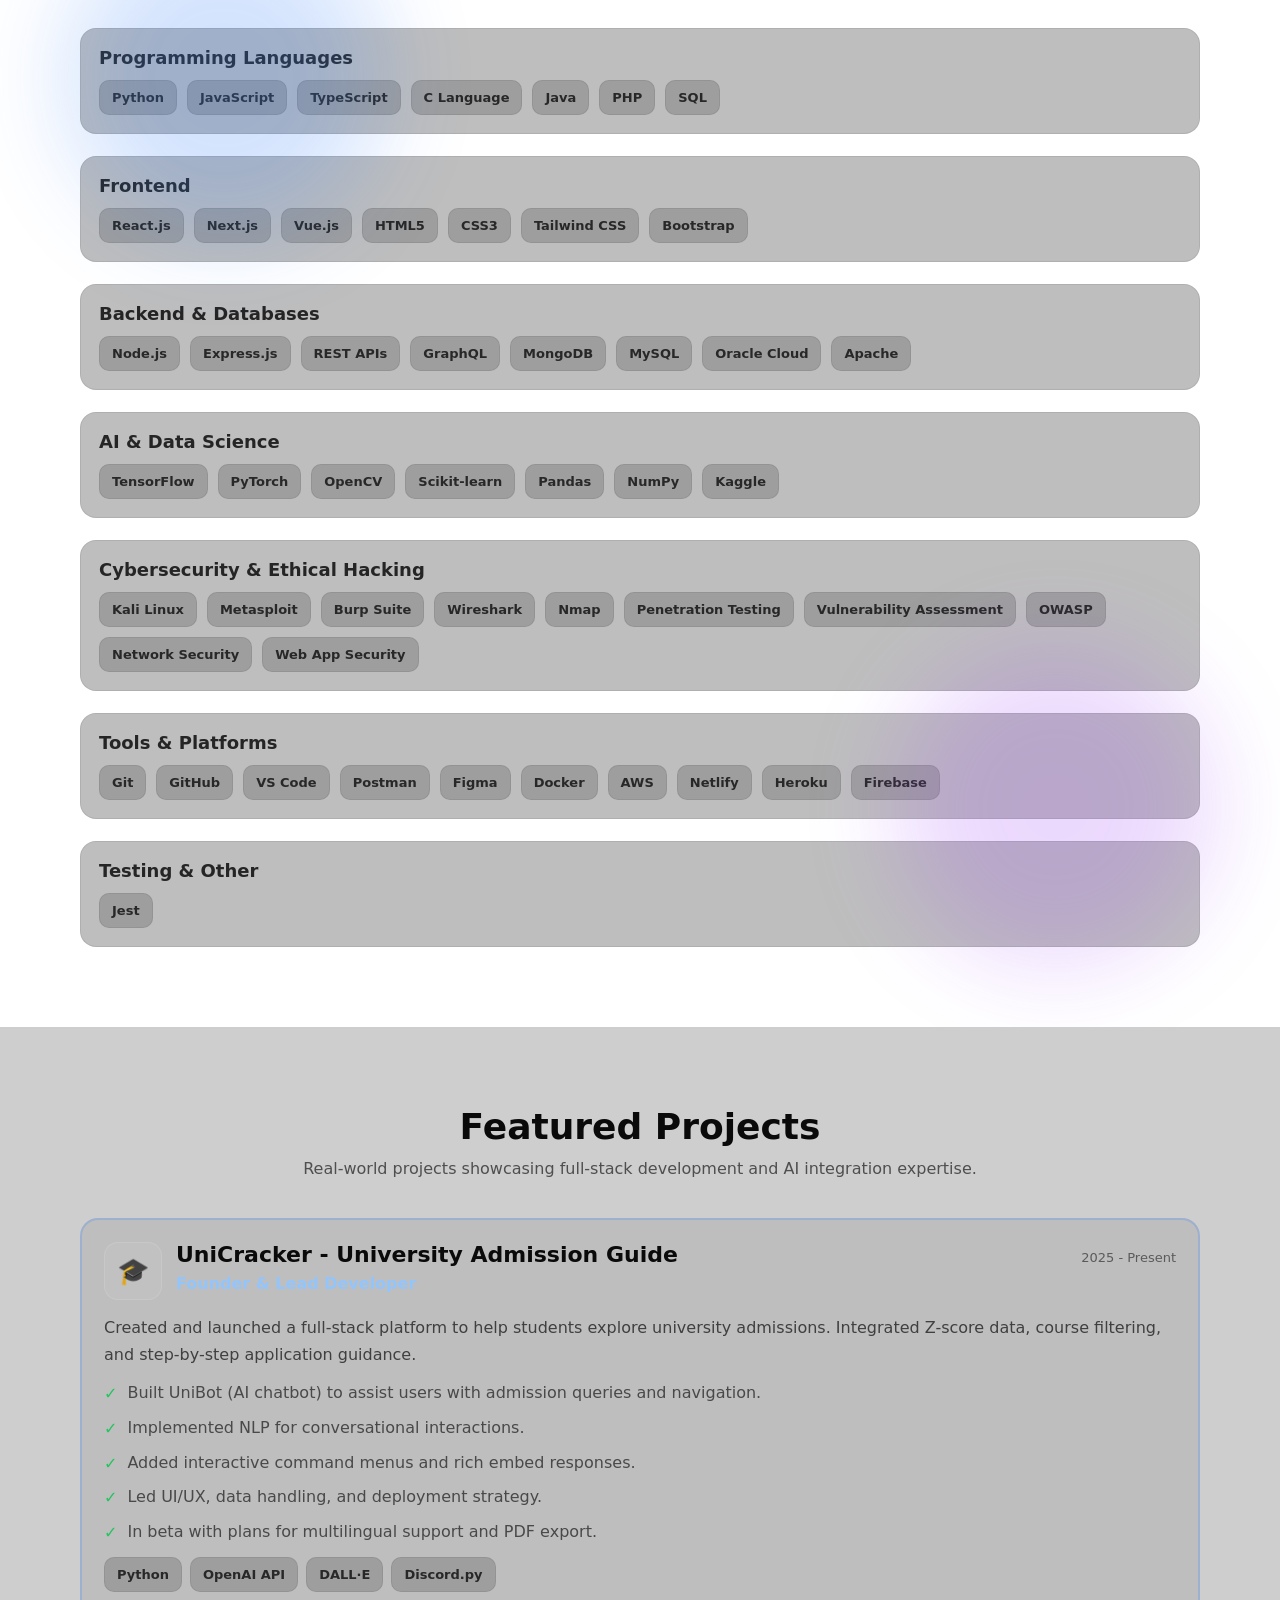
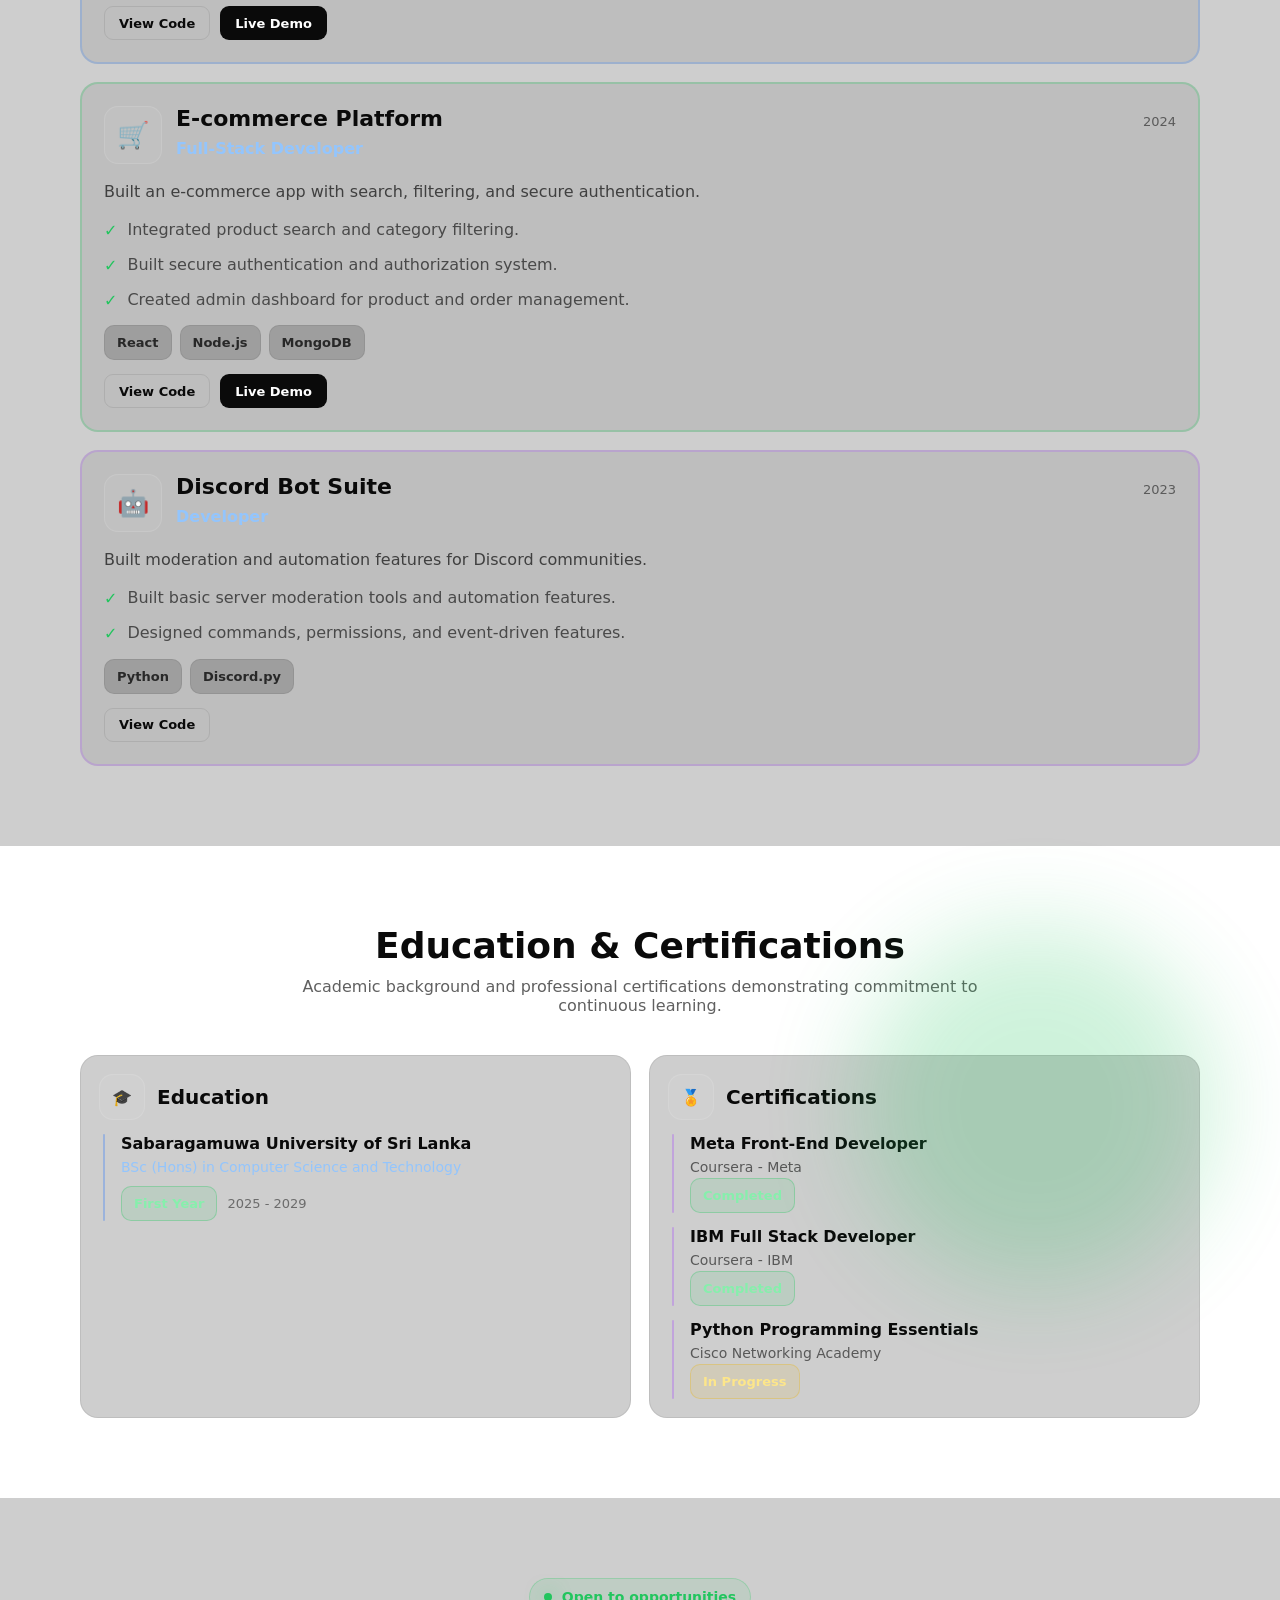
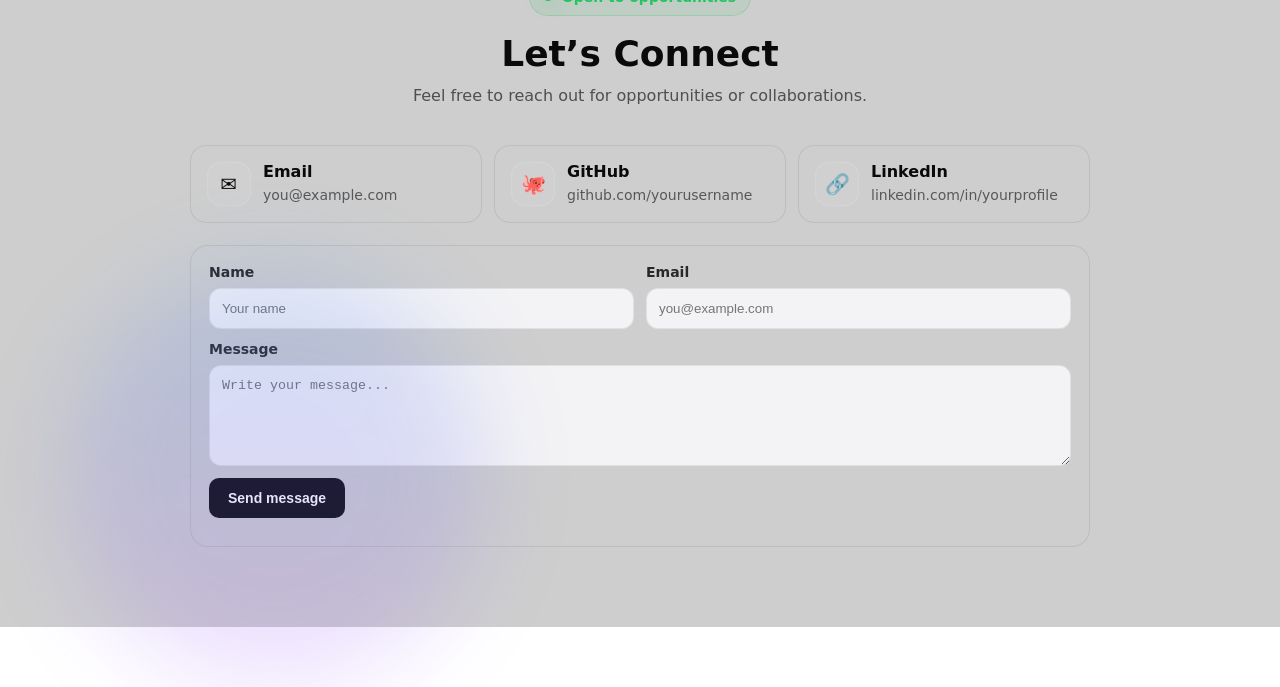
==== commit 3ccfd94a: "added skill" ====
--- a/index.html
+++ b/index.html
@@ -144,10 +144,10 @@
                 <span class="badge">Python</span>
                 <span class="badge">JavaScript</span>
                 <span class="badge">TypeScript</span>
+                <span class="badge">C Language</span>
                 <span class="badge">Java</span>
                 <span class="badge">PHP</span>
                 <span class="badge">SQL</span>
-                <span class="badge">Bash</span>
               </div>
             </section>
 
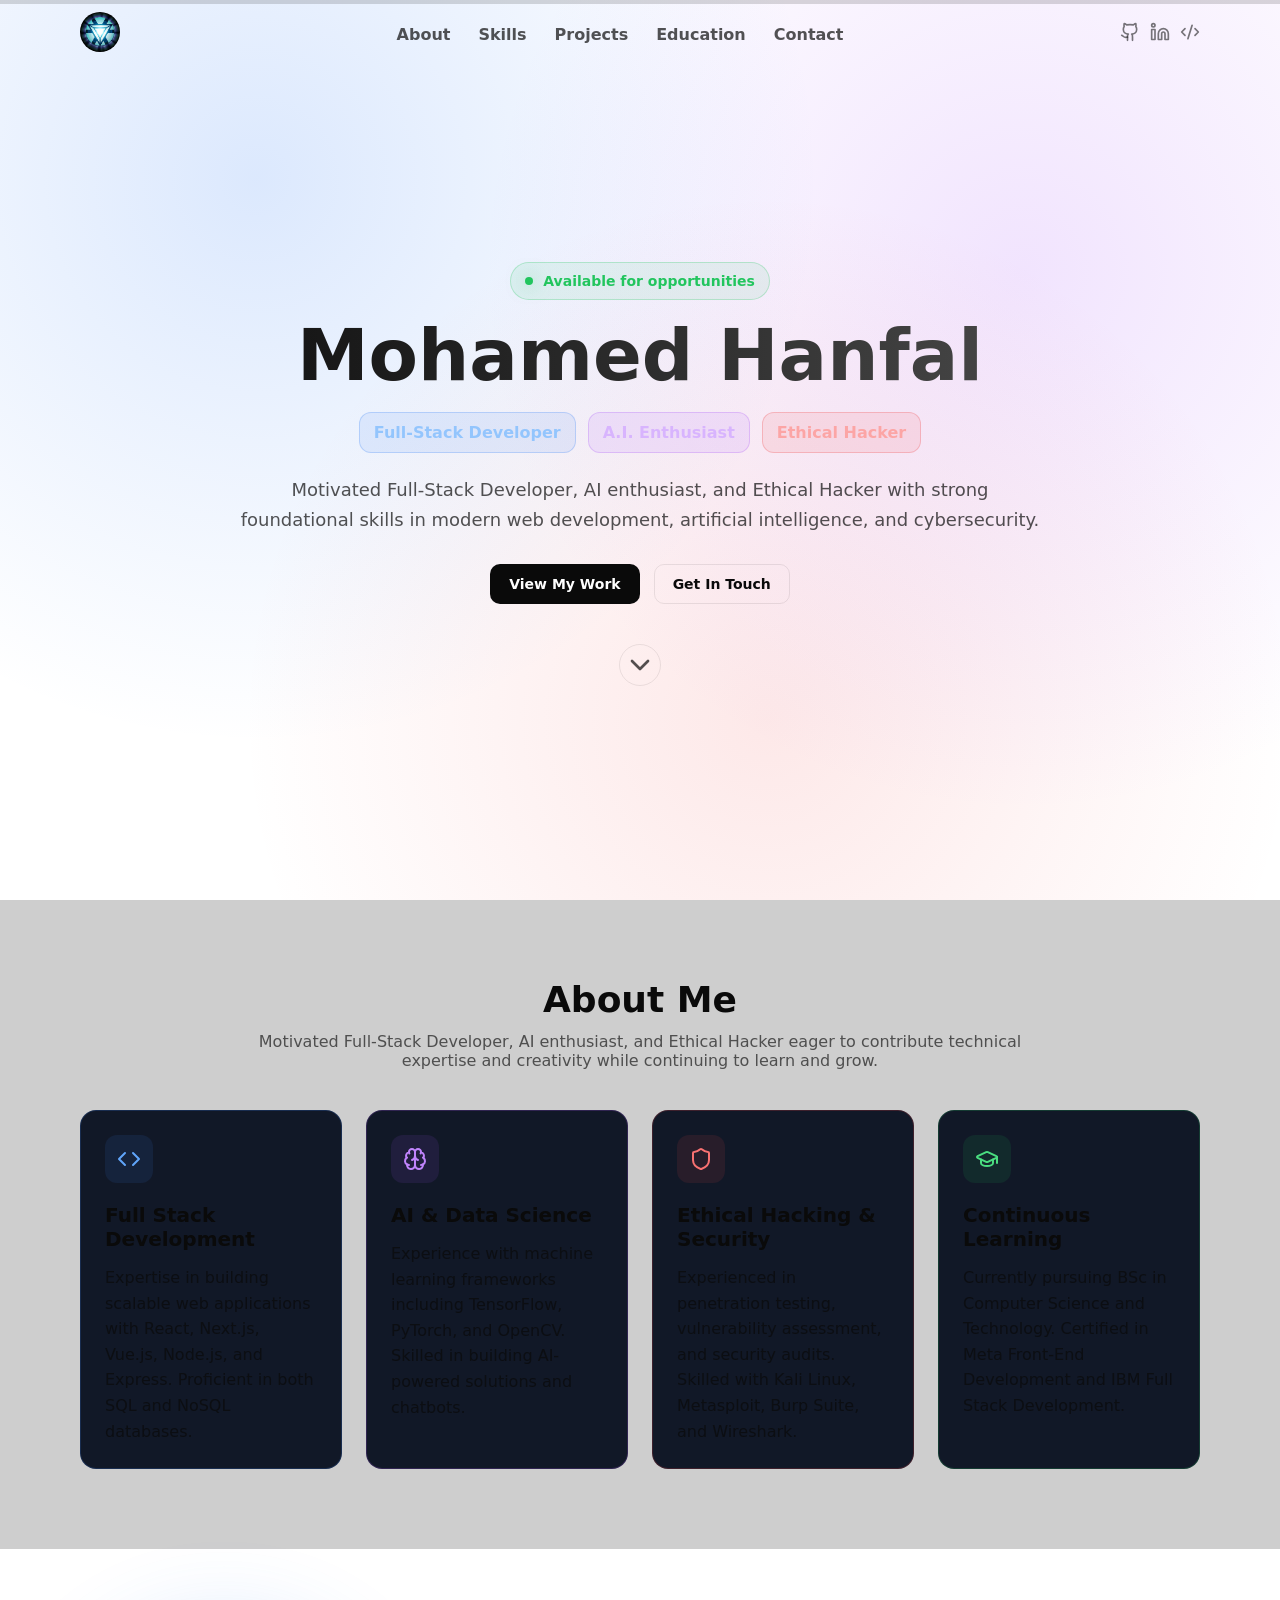
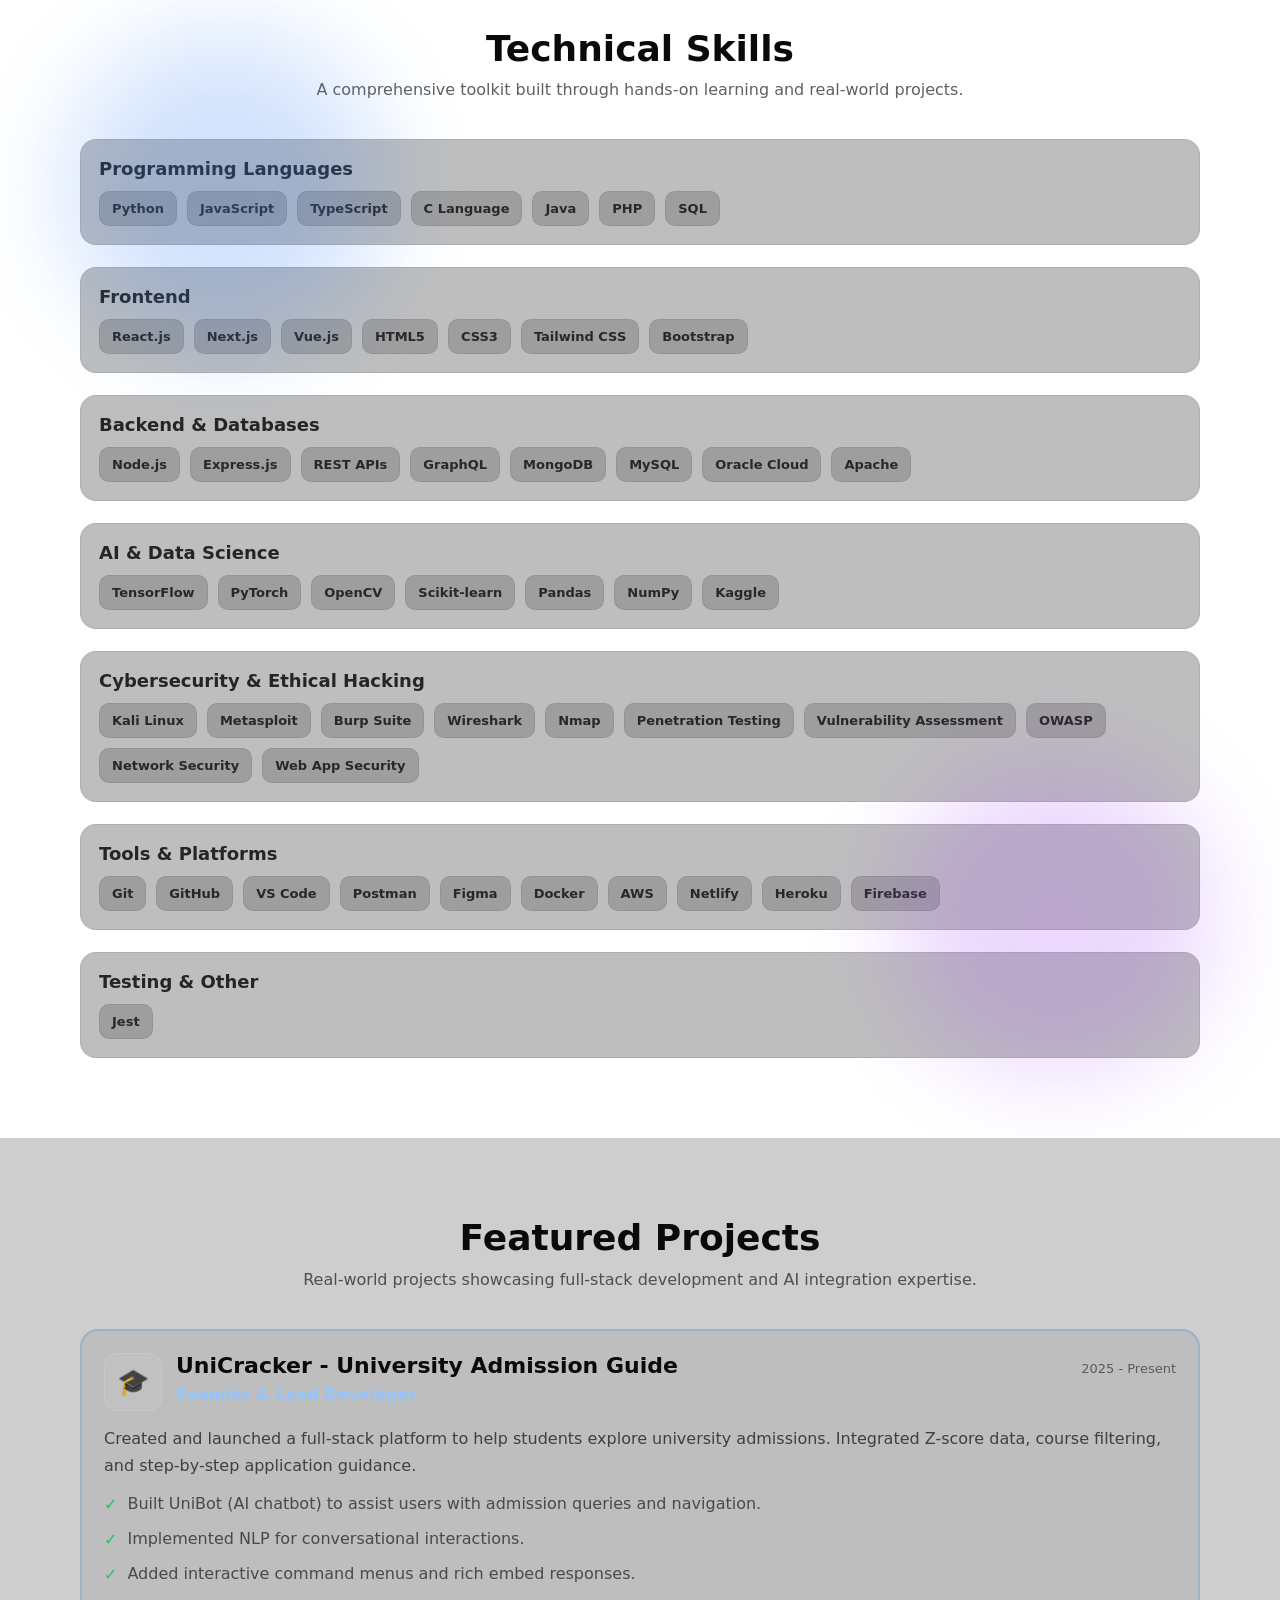
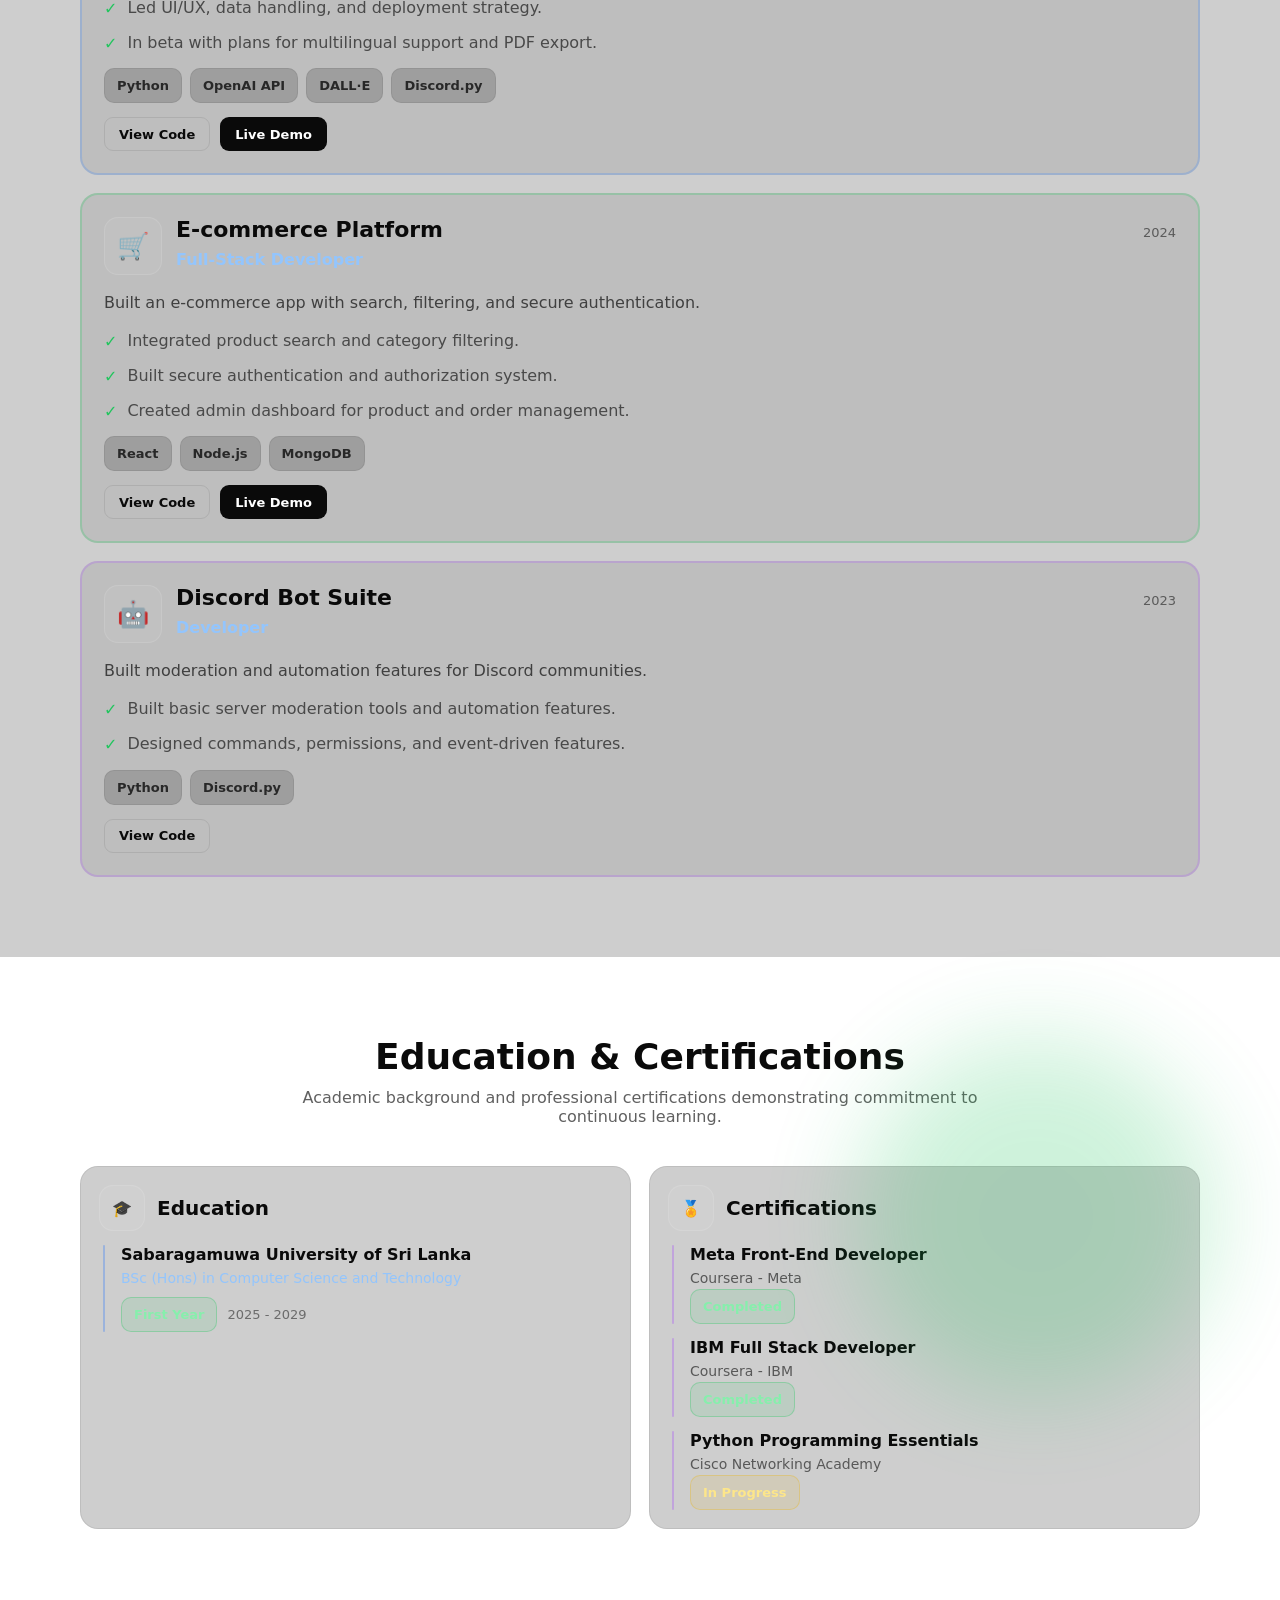
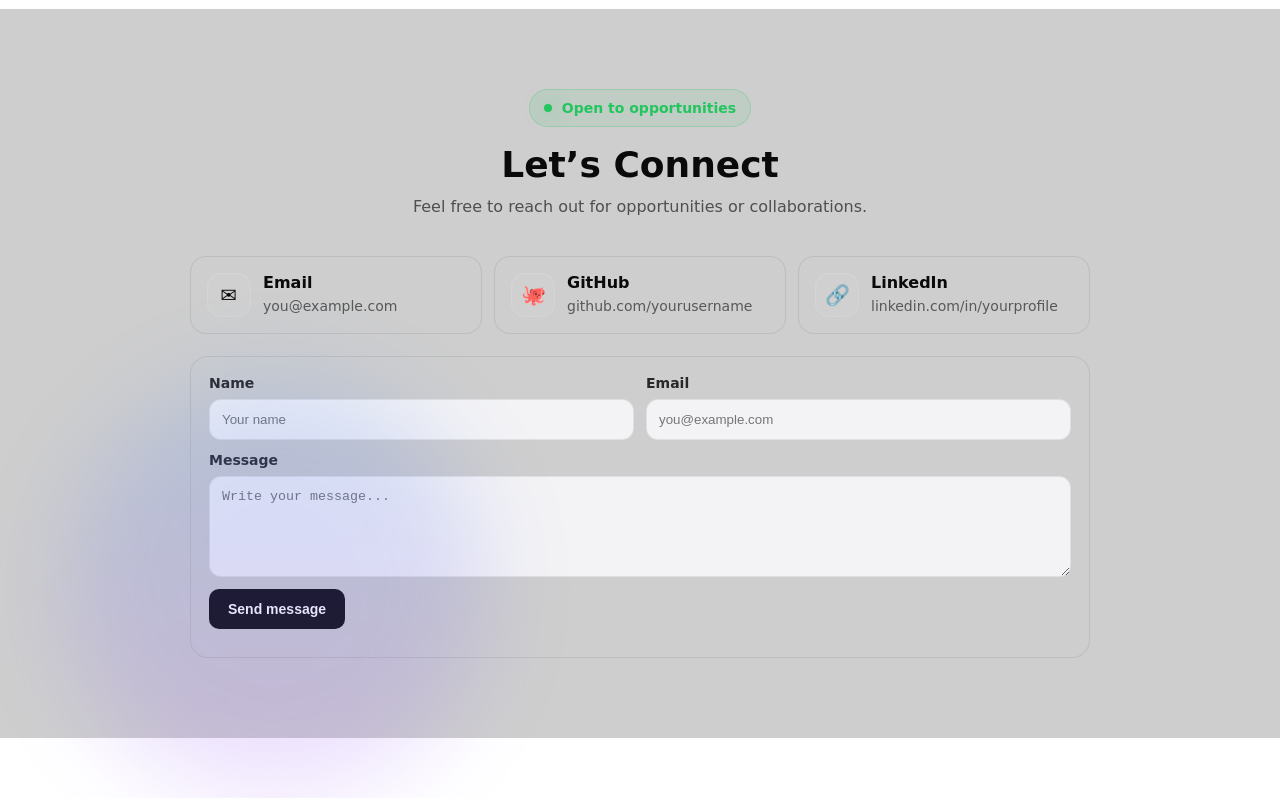
==== commit 662b4d3f: "aboutus change" ====
--- a/index.html
+++ b/index.html
@@ -3,10 +3,10 @@
   <head>
     <meta charset="UTF-8" />
     <meta name="viewport" content="width=device-width, initial-scale=1.0" />
-    <title>Portfolio Prototype</title>
-
-    <link rel="stylesheet" href="./theme.css" />
-    <link rel="stylesheet" href="./styles.css" />
+    <title>Mohamed Hanfal</title>
+
+    <link rel="stylesheet" href="./css/theme.css" />
+    <link rel="stylesheet" href="./css/styles.css" />
   </head>
 
   <body>
@@ -19,7 +19,7 @@
     <header class="navbar" id="navbar">
       <div class="container navbar__inner">
         <a class="brand" href="#top" aria-label="Home">
-          <span class="brand__mark">MH</span>
+          <img class="brand_logo" src="./assets/sk.jpg" alt="Mohamed Hanfal" />
         </a>
 
         <nav class="navlinks" aria-label="Primary">
@@ -31,9 +31,83 @@
         </nav>
 
         <div class="nav-actions">
-          <button class="btn btn--ghost" id="themeToggle" type="button">
-            Toggle theme
-          </button>
+          <div class="nav-icons">
+            <a
+              href="https://github.com/yourusername"
+              target="_blank"
+              rel="noopener noreferrer"
+              aria-label="GitHub"
+            >
+              <svg
+                xmlns="http://www.w3.org/2000/svg"
+                width="20"
+                height="20"
+                viewBox="0 0 24 24"
+                fill="none"
+                stroke="currentColor"
+                stroke-width="2"
+                stroke-linecap="round"
+                stroke-linejoin="round"
+              >
+                <path
+                  d="M15 22v-4a4.8 4.8 0 0 0-1-3.5c3 0 6-2 6-5.5.08-1.25-.27-2.48-1-3.5.28-1.15.28-2.35 0-3.5
+                     0 0-1 0-3 1.5-2.64-.5-5.36-.5-8 0C6 2 5 2 5 2c-.3 1.15-.3 2.35 0 3.5A5.403
+                     5.403 0 0 0 4 9c0 3.5 3 5.5 6 5.5-.39.49-.68 1.05-.85 1.65-.17.6-.22
+                     1.23-.15 1.85v4"
+                ></path>
+                <path d="M9 18c-4.51 2-5-2-7-2"></path>
+              </svg>
+            </a>
+
+            <a
+              href="https://linkedin.com/in/yourprofile"
+              target="_blank"
+              rel="noopener noreferrer"
+              aria-label="LinkedIn"
+            >
+              <svg
+                xmlns="http://www.w3.org/2000/svg"
+                width="20"
+                height="20"
+                viewBox="0 0 24 24"
+                fill="none"
+                stroke="currentColor"
+                stroke-width="2"
+                stroke-linecap="round"
+                stroke-linejoin="round"
+              >
+                <path
+                  d="M16 8a6 6 0 0 1 6 6v7h-4v-7a2 2 0 0 0-2-2
+                     2 2 0 0 0-2 2v7h-4v-7a6 6 0 0 1 6-6z"
+                ></path>
+                <rect width="4" height="12" x="2" y="9"></rect>
+                <circle cx="4" cy="4" r="2"></circle>
+              </svg>
+            </a>
+
+            <a
+              href="https://leetcode.com/yourprofile"
+              target="_blank"
+              rel="noopener noreferrer"
+              aria-label="LeetCode"
+            >
+              <svg
+                xmlns="http://www.w3.org/2000/svg"
+                width="20"
+                height="20"
+                viewBox="0 0 24 24"
+                fill="none"
+                stroke="currentColor"
+                stroke-width="2"
+                stroke-linecap="round"
+                stroke-linejoin="round"
+              >
+                <path d="m18 16 4-4-4-4"></path>
+                <path d="m6 8-4 4 4 4"></path>
+                <path d="m14.5 4-5 16"></path>
+              </svg>
+            </a>
+          </div>
         </div>
       </div>
     </header>
@@ -69,22 +143,55 @@
             <a class="btn btn--outline" href="#contact">Get In Touch</a>
           </div>
 
-          <a class="hero__scroll" href="#about" aria-label="Scroll down">↓</a>
+          <a class="hero__scroll" href="#about" aria-label="Scroll down">
+            <svg
+              xmlns="http://www.w3.org/2000/svg"
+              width="32"
+              height="32"
+              viewBox="0 0 24 24"
+              fill="none"
+              stroke="currentColor"
+              stroke-width="2"
+              stroke-linecap="round"
+              stroke-linejoin="round"
+            >
+              <path d="m6 9 6 6 6-6"></path>
+            </svg>
+          </a>
         </div>
       </section>
 
       <!-- About -->
       <section id="about" class="section section--darkish">
         <div class="container">
-          <h2 class="section__title">About Me</h2>
-          <p class="section__lead">
+          <h2 class="section__title section__title--center">About Me</h2>
+          <p class="section__lead section__lead--center">
             Motivated Full-Stack Developer, AI enthusiast, and Ethical Hacker
             eager to contribute technical expertise and creativity while
             continuing to learn and grow.
           </p>
 
-          <div class="cards">
-            <article class="card card--blue">
+          <div class="about-cards about-grid">
+            <article
+              class="about-card about-card--blue"
+              style="animation-delay: 0ms"
+            >
+              <div class="about-card__icon about-card__icon--blue">
+                <svg
+                  xmlns="http://www.w3.org/2000/svg"
+                  width="24"
+                  height="24"
+                  viewBox="0 0 24 24"
+                  fill="none"
+                  stroke="currentColor"
+                  stroke-width="2"
+                  stroke-linecap="round"
+                  stroke-linejoin="round"
+                >
+                  <polyline points="16 18 22 12 16 6"></polyline>
+                  <polyline points="8 6 2 12 8 18"></polyline>
+                </svg>
+              </div>
               <h3>Full Stack Development</h3>
               <p>
                 Expertise in building scalable web applications with React,
@@ -93,7 +200,37 @@
               </p>
             </article>
 
-            <article class="card card--purple">
+            <article
+              class="about-card about-card--purple"
+              style="animation-delay: 100ms"
+            >
+              <div class="about-card__icon about-card__icon--purple">
+                <svg
+                  xmlns="http://www.w3.org/2000/svg"
+                  width="24"
+                  height="24"
+                  viewBox="0 0 24 24"
+                  fill="none"
+                  stroke="currentColor"
+                  stroke-width="2"
+                  stroke-linecap="round"
+                  stroke-linejoin="round"
+                >
+                  <path
+                    d="M12 5a3 3 0 1 0-5.997.125 4 4 0 0 0-2.526 5.77 4 4 0 0 0 .556 6.588A4 4 0 1 0 12 18Z"
+                  ></path>
+                  <path
+                    d="M12 5a3 3 0 1 1 5.997.125 4 4 0 0 1 2.526 5.77 4 4 0 0 1-.556 6.588A4 4 0 1 1 12 18Z"
+                  ></path>
+                  <path d="M15 13a4.5 4.5 0 0 1-3-4 4.5 4.5 0 0 1-3 4"></path>
+                  <path d="M17.599 6.5a3 3 0 0 0 .399-1.375"></path>
+                  <path d="M6.003 5.125A3 3 0 0 0 6.401 6.5"></path>
+                  <path d="M3.477 10.896a4 4 0 0 1 .585-.396"></path>
+                  <path d="M19.938 10.5a4 4 0 0 1 .585.396"></path>
+                  <path d="M6 18a4 4 0 0 1-1.967-.516"></path>
+                  <path d="M19.967 17.484A4 4 0 0 1 18 18"></path>
+                </svg>
+              </div>
               <h3>AI &amp; Data Science</h3>
               <p>
                 Experience with machine learning frameworks including
@@ -102,7 +239,27 @@
               </p>
             </article>
 
-            <article class="card card--red">
+            <article
+              class="about-card about-card--red"
+              style="animation-delay: 200ms"
+            >
+              <div class="about-card__icon about-card__icon--red">
+                <svg
+                  xmlns="http://www.w3.org/2000/svg"
+                  width="24"
+                  height="24"
+                  viewBox="0 0 24 24"
+                  fill="none"
+                  stroke="currentColor"
+                  stroke-width="2"
+                  stroke-linecap="round"
+                  stroke-linejoin="round"
+                >
+                  <path
+                    d="M20 13c0 5-3.5 7.5-7.66 8.95a1 1 0 0 1-.67-.01C7.5 20.5 4 18 4 13V6a1 1 0 0 1 1-1c2 0 4.5-1.2 6.24-2.72a1.17 1.17 0 0 1 1.52 0C14.51 3.81 17 5 19 5a1 1 0 0 1 1 1z"
+                  ></path>
+                </svg>
+              </div>
               <h3>Ethical Hacking &amp; Security</h3>
               <p>
                 Experienced in penetration testing, vulnerability assessment,
@@ -111,7 +268,29 @@
               </p>
             </article>
 
-            <article class="card card--green">
+            <article
+              class="about-card about-card--green"
+              style="animation-delay: 300ms"
+            >
+              <div class="about-card__icon about-card__icon--green">
+                <svg
+                  xmlns="http://www.w3.org/2000/svg"
+                  width="24"
+                  height="24"
+                  viewBox="0 0 24 24"
+                  fill="none"
+                  stroke="currentColor"
+                  stroke-width="2"
+                  stroke-linecap="round"
+                  stroke-linejoin="round"
+                >
+                  <path
+                    d="M21.42 10.922a1 1 0 0 0-.019-1.838L12.83 5.18a2 2 0 0 0-1.66 0L2.6 9.08a1 1 0 0 0 0 1.832l8.57 3.908a2 2 0 0 0 1.66 0z"
+                  ></path>
+                  <path d="M22 10v6"></path>
+                  <path d="M6 12.5V16a6 3 0 0 0 12 0v-3.5"></path>
+                </svg>
+              </div>
               <h3>Continuous Learning</h3>
               <p>
                 Currently pursuing BSc in Computer Science and Technology.
--- a/css/theme.css
+++ b/css/theme.css
@@ -0,0 +1,92 @@
+:root {
+  --font-size: 16px;
+
+  --background: #ffffff;
+  --foreground: oklch(0.145 0 0);
+
+  --card: #ffffff;
+  --card-foreground: oklch(0.145 0 0);
+
+  --primary: #030213;
+  --primary-foreground: oklch(1 0 0);
+
+  --secondary: oklch(0.95 0.0058 264.53);
+  --secondary-foreground: #030213;
+
+  --muted: #ececf0;
+  --muted-foreground: #717182;
+
+  --accent: #e9ebef;
+  --accent-foreground: #030213;
+
+  --destructive: #d4183d;
+  --destructive-foreground: #ffffff;
+
+  --border: rgba(0, 0, 0, 0.1);
+
+  --input-background: #f3f3f5;
+  --ring: oklch(0.708 0 0);
+
+  --radius: 0.625rem;
+
+  /* Typography tokens */
+  --text-xs: 0.75rem;
+  --text-sm: 0.875rem;
+  --text-base: 1rem;
+  --text-lg: 1.125rem;
+  --text-xl: 1.25rem;
+  --text-2xl: 1.5rem;
+  --text-4xl: 2.25rem;
+}
+
+.dark {
+  --background: oklch(0.145 0 0);
+  --foreground: oklch(0.985 0 0);
+
+  --card: oklch(0.145 0 0);
+  --card-foreground: oklch(0.985 0 0);
+
+  --secondary: oklch(0.269 0 0);
+  --secondary-foreground: oklch(0.985 0 0);
+
+  --muted: oklch(0.269 0 0);
+  --muted-foreground: oklch(0.708 0 0);
+
+  --accent: oklch(0.269 0 0);
+  --accent-foreground: oklch(0.985 0 0);
+
+  --border: oklch(0.269 0 0);
+  --input-background: oklch(0.269 0 0);
+  --ring: oklch(0.439 0 0);
+}
+
+html {
+  font-size: var(--font-size);
+}
+
+body {
+  margin: 0;
+  background: var(--background);
+  color: var(--foreground);
+  font-family: ui-sans-serif, system-ui, -apple-system, Segoe UI, Roboto, Arial,
+    "Noto Sans", "Liberation Sans", sans-serif;
+}
+
+*,
+*::before,
+*::after {
+  box-sizing: border-box;
+}
+
+a {
+  color: inherit;
+  text-decoration: none;
+}
+
+h1,
+h2,
+h3,
+h4,
+p {
+  margin: 0;
+}
--- a/css/styles.css
+++ b/css/styles.css
@@ -0,0 +1,878 @@
+/* Helpers */
+.container {
+  width: min(1120px, calc(100% - 48px));
+  margin: 0 auto;
+}
+
+.container--narrow {
+  width: min(900px, calc(100% - 48px));
+  margin: 0 auto;
+}
+
+.section {
+  padding: 80px 0;
+  position: relative;
+}
+
+.section--darkish {
+  background: color-mix(in oklch, var(--background) 85%, black);
+}
+
+.section__title {
+  font-size: var(--text-4xl);
+  line-height: 1.1;
+  margin-bottom: 12px;
+}
+
+.section__title--center {
+  text-align: center;
+}
+
+.section__lead {
+  color: color-mix(in oklch, var(--foreground) 65%, transparent);
+  max-width: 75ch;
+  margin-bottom: 40px;
+}
+
+.section__lead--center {
+  text-align: center;
+  margin-left: auto;
+  margin-right: auto;
+}
+
+/* Soft background orbs */
+.section__orb {
+  position: absolute;
+  filter: blur(48px);
+  opacity: 0.22;
+  pointer-events: none;
+  border-radius: 999px;
+}
+.section__orb--blue {
+  width: 320px;
+  height: 320px;
+  left: 5%;
+  top: 80px;
+  background: #3b82f6;
+}
+.section__orb--purple {
+  width: 320px;
+  height: 320px;
+  right: 5%;
+  bottom: 60px;
+  background: #a855f7;
+}
+.section__orb--green {
+  width: 360px;
+  height: 360px;
+  right: 5%;
+  top: 80px;
+  background: #22c55e;
+}
+.section__orb--gradient {
+  width: 420px;
+  height: 420px;
+  left: 5%;
+  bottom: -60px;
+  background: linear-gradient(180deg, #3b82f6, #a855f7);
+  opacity: 0.18;
+}
+
+/* Scroll progress */
+.scroll-progress {
+  position: fixed;
+  top: 0;
+  left: 0;
+  right: 0;
+  height: 4px;
+  background: color-mix(in oklch, var(--foreground) 15%, transparent);
+  z-index: 1000;
+}
+.scroll-progress__bar {
+  height: 100%;
+  width: 0%;
+  background: linear-gradient(90deg, #3b82f6, #a855f7, #ef4444);
+  transition: width 150ms linear;
+}
+
+/* Navbar */
+.navbar {
+  position: fixed;
+  top: 4px;
+  left: 0;
+  right: 0;
+  z-index: 900;
+  background: rgba(0, 0, 0, 0);
+  transition: background 200ms ease, backdrop-filter 200ms ease,
+    border-color 200ms ease;
+  border-bottom: 1px solid transparent;
+}
+.navbar.is-scrolled {
+  background: color-mix(in oklch, var(--background) 85%, transparent);
+  backdrop-filter: blur(10px);
+  border-color: color-mix(in oklch, var(--border) 80%, transparent);
+}
+.navbar__inner {
+  display: flex;
+  align-items: center;
+  justify-content: space-between;
+  gap: 16px;
+  padding: 8px 0;
+}
+
+/* .brand {
+  font-size: 20px;
+  font-weight: 800;
+  letter-spacing: 0.5px;
+} */
+/* .brand__mark {
+  background: linear-gradient(90deg, #60a5fa, #a78bfa);
+  -webkit-background-clip: text;
+  background-clip: text;
+  color: transparent;
+} */
+
+.brand_logo {
+  width: 40px;
+  height: 40px;
+  border-radius: 999px;
+  object-fit: cover;
+}
+.navlinks {
+  display: none;
+  gap: 28px;
+}
+.navlinks a {
+  color: color-mix(in oklch, var(--foreground) 70%, transparent);
+  font-weight: 600;
+  transition: color 150ms ease;
+}
+.navlinks a:hover {
+  color: var(--foreground);
+}
+.nav-actions {
+  display: flex;
+  align-items: center;
+  gap: 12px;
+}
+@media (min-width: 768px) {
+  .navlinks {
+    display: flex;
+  }
+}
+
+.nav-icons {
+  display: none;
+  align-items: center;
+  gap: 10px;
+}
+
+@media (min-width: 768px) {
+  .nav-icons {
+    display: flex;
+  }
+}
+
+.nav-icons a svg {
+  width: 20px;
+  height: 20px;
+  stroke: currentColor;
+  transition: color 150ms ease, transform 150ms ease;
+}
+
+.nav-icons a {
+  color: color-mix(in oklch, var(--foreground) 55%, transparent);
+}
+.nav-icons a:hover {
+  color: var(--foreground);
+}
+
+/* Buttons */
+.btn {
+  display: inline-flex;
+  align-items: center;
+  justify-content: center;
+  gap: 10px;
+  height: 40px;
+  padding: 0 18px;
+  border-radius: 10px;
+  border: 1px solid color-mix(in oklch, var(--border) 80%, transparent);
+  font-weight: 650;
+  font-size: 14px;
+  cursor: pointer;
+  transition: transform 150ms ease, background 150ms ease,
+    border-color 150ms ease, color 150ms ease;
+  user-select: none;
+}
+.btn:hover {
+  transform: scale(1.04);
+}
+.btn--primary {
+  background: var(--foreground);
+  color: var(--background);
+  border-color: transparent;
+}
+.btn--primary:hover {
+  background: color-mix(in oklch, var(--foreground) 85%, white);
+}
+.btn--outline {
+  background: transparent;
+  color: var(--foreground);
+}
+.btn--outline:hover {
+  background: color-mix(in oklch, var(--foreground) 10%, transparent);
+}
+.btn--ghost {
+  background: transparent;
+}
+.btn--sm {
+  height: 34px;
+  padding: 0 14px;
+  border-radius: 9px;
+  font-size: 13px;
+}
+
+/* Hero */
+.hero {
+  position: relative;
+  min-height: 100vh;
+  display: grid;
+  place-items: center;
+  overflow: hidden;
+  padding-top: 88px;
+}
+.hero__bg {
+  position: absolute;
+  inset: 0;
+  background: radial-gradient(
+      circle at 20% 20%,
+      rgba(59, 130, 246, 0.18),
+      transparent 45%
+    ),
+    radial-gradient(
+      circle at 80% 30%,
+      rgba(168, 85, 247, 0.16),
+      transparent 45%
+    ),
+    radial-gradient(circle at 60% 80%, rgba(239, 68, 68, 0.12), transparent 50%);
+}
+.hero__grid {
+  position: absolute;
+  inset: 0;
+  opacity: 0.12;
+  background-image: linear-gradient(
+      rgba(255, 255, 255, 0.1) 1px,
+      transparent 1px
+    ),
+    linear-gradient(90deg, rgba(255, 255, 255, 0.1) 1px, transparent 1px);
+  background-size: 50px 50px;
+  mix-blend-mode: overlay;
+}
+.hero__content {
+  position: relative;
+  z-index: 2;
+  text-align: center;
+  padding: 40px 0 80px;
+}
+.pill {
+  display: inline-flex;
+  align-items: center;
+  gap: 10px;
+  padding: 10px 14px;
+  border-radius: 999px;
+  border: 1px solid rgba(34, 197, 94, 0.25);
+  background: rgba(34, 197, 94, 0.08);
+  color: #22c55e;
+  font-weight: 650;
+  font-size: 14px;
+  margin-bottom: 18px;
+  animation: pill-pulse 1.5s ease-in-out infinite;
+}
+@keyframes pill-pulse {
+  0%,
+  100% {
+    opacity: 1;
+    transform: translateY(0);
+  }
+  50% {
+    opacity: 0.7;
+    transform: translateY(1px);
+  }
+}
+
+.pill__dot {
+  width: 8px;
+  height: 8px;
+  border-radius: 999px;
+  background: #22c55e;
+  box-shadow: 0 0 18px rgba(34, 197, 94, 0.55);
+}
+
+.hero__title {
+  font-size: clamp(40px, 6vw, 72px);
+  font-weight: 600;
+  line-height: 1.05;
+  margin-bottom: 18px;
+  background: linear-gradient(
+    90deg,
+    var(--foreground),
+    color-mix(in oklch, var(--foreground) 65%, white)
+  );
+  -webkit-background-clip: text;
+  background-clip: text;
+  color: transparent;
+}
+.hero__tags {
+  display: flex;
+  flex-wrap: wrap;
+  justify-content: center;
+  gap: 12px;
+  margin-bottom: 22px;
+}
+.tag {
+  padding: 10px 14px;
+  border-radius: 12px;
+  font-weight: 650;
+  border: 1px solid rgba(255, 255, 255, 0.12);
+  background: rgba(255, 255, 255, 0.06);
+  transition: transform 300ms ease, background 300ms ease,
+    border-color 300ms ease;
+  cursor: pointer;
+}
+.tag:hover {
+  transform: scale(1.05);
+}
+.tag--blue {
+  color: #93c5fd;
+  border-color: rgba(59, 130, 246, 0.25);
+  background: rgba(59, 130, 246, 0.1);
+}
+.tag--purple {
+  color: #d8b4fe;
+  border-color: rgba(168, 85, 247, 0.25);
+  background: rgba(168, 85, 247, 0.1);
+}
+.tag--red {
+  color: #fca5a5;
+  border-color: rgba(239, 68, 68, 0.25);
+  background: rgba(239, 68, 68, 0.1);
+}
+.tag--blue:hover {
+  background: rgba(59, 130, 246, 0.2);
+}
+.tag--purple:hover {
+  background: rgba(168, 85, 247, 0.2);
+}
+.tag--red:hover {
+  background: rgba(239, 68, 68, 0.2);
+}
+
+.hero__subtitle {
+  margin: 0 auto 28px;
+  max-width: 70ch;
+  font-size: 18px;
+  line-height: 1.7;
+  color: color-mix(in oklch, var(--foreground) 70%, transparent);
+}
+.hero__cta {
+  display: flex;
+  justify-content: center;
+  gap: 14px;
+  flex-wrap: wrap;
+}
+.hero__scroll {
+  display: inline-flex;
+  margin-top: 40px;
+  width: 42px;
+  height: 42px;
+  align-items: center;
+  justify-content: center;
+  border-radius: 999px;
+  border: 1px solid color-mix(in oklch, var(--border) 80%, transparent);
+  color: color-mix(in oklch, var(--foreground) 70%, transparent);
+  animation: bounce 1.25s infinite;
+}
+.hero__scroll svg {
+  width: 32px;
+  height: 32px;
+  stroke: currentColor;
+}
+
+@keyframes bounce {
+  0%,
+  100% {
+    transform: translateY(0);
+  }
+  50% {
+    transform: translateY(7px);
+  }
+}
+
+/* About cards */
+.about-grid {
+  display: grid;
+  gap: 24px;
+  align-items: stretch;
+}
+
+@media (min-width: 768px) {
+  .about-grid {
+    grid-template-columns: repeat(2, 1fr);
+  }
+}
+@media (min-width: 1024px) {
+  .about-grid {
+    grid-template-columns: repeat(4, 1fr);
+  }
+}
+.about-card {
+  background: #111827;
+  border: 1px solid rgba(255, 255, 255, 0.1);
+  border-radius: 16px;
+  padding: 24px;
+  transition: transform 300ms ease, box-shadow 300ms ease,
+    border-color 300ms ease;
+  animation: fadeUp 600ms ease both;
+  display: flex;
+  flex-direction: column;
+  height: 100%;
+  cursor: pointer;
+  position: relative;
+  will-change: transform;
+}
+.about-card:hover {
+  transform: scale(1.05);
+}
+
+.about-card h3 {
+  font-weight: 650;
+  font-size: 20px;
+  margin-bottom: 14px;
+}
+
+.about-card p {
+  color: color-mix(in oklch, var(--foreground) 70%, transparent);
+  line-height: 1.6;
+}
+
+.about-card__icon {
+  width: 48px;
+  height: 48px;
+  border-radius: 12px;
+  display: flex;
+  align-items: center;
+  justify-content: center;
+  margin-bottom: 20px;
+}
+
+.about-card__icon svg {
+  width: 24px;
+  height: 24px;
+  stroke: currentColor;
+}
+
+.about-card--blue {
+  border-color: rgba(59, 130, 246, 0.2);
+}
+.about-card--blue:hover {
+  box-shadow: 0 20px 50px rgba(59, 130, 246, 0.1);
+}
+
+.about-card--purple {
+  border-color: rgba(168, 85, 247, 0.2);
+}
+.about-card--purple:hover {
+  box-shadow: 0 20px 50px rgba(168, 85, 247, 0.1);
+}
+
+.about-card--red {
+  border-color: rgba(239, 68, 68, 0.2);
+}
+.about-card--red:hover {
+  box-shadow: 0 20px 50px rgba(239, 68, 68, 0.1);
+}
+
+.about-card--green {
+  border-color: rgba(34, 197, 94, 0.2);
+}
+.about-card--green:hover {
+  box-shadow: 0 20px 50px rgba(34, 197, 94, 0.1);
+}
+
+.about-card__icon--blue {
+  background: rgba(59, 130, 246, 0.1);
+  color: #60a5fa;
+}
+.about-card__icon--purple {
+  background: rgba(168, 85, 247, 0.1);
+  color: #c084fc;
+}
+.about-card__icon--red {
+  background: rgba(239, 68, 68, 0.1);
+  color: #f87171;
+}
+.about-card__icon--green {
+  background: rgba(34, 197, 94, 0.1);
+  color: #4ade80;
+}
+
+@keyframes fadeUp {
+  from {
+    opacity: 0;
+    transform: translateY(10px);
+  }
+  to {
+    opacity: 1;
+    transform: translateY(0);
+  }
+}
+
+/* Badges */
+.badges {
+  display: flex;
+  flex-wrap: wrap;
+  gap: 10px;
+}
+.badges--tight {
+  gap: 8px;
+}
+.badge {
+  display: inline-flex;
+  align-items: center;
+  justify-content: center;
+  border-radius: 10px;
+  padding: 9px 12px;
+  font-size: 13px;
+  font-weight: 650;
+  border: 1px solid color-mix(in oklch, var(--border) 70%, transparent);
+  background: color-mix(in oklch, var(--background) 70%, black);
+  color: color-mix(in oklch, var(--foreground) 80%, transparent);
+  transition: transform 160ms ease, border-color 160ms ease,
+    background 160ms ease;
+}
+.badge:hover {
+  transform: translateY(-1px) scale(1.03);
+  border-color: color-mix(in oklch, var(--foreground) 22%, transparent);
+}
+
+/* Skills layout */
+.skill-groups {
+  display: grid;
+  gap: 22px;
+}
+.skill-group {
+  padding: 18px;
+  border-radius: 16px;
+  border: 1px solid color-mix(in oklch, var(--border) 75%, transparent);
+  background: color-mix(in oklch, var(--background) 80%, black);
+}
+.skill-group__title {
+  font-size: 18px;
+  margin-bottom: 12px;
+  color: color-mix(in oklch, var(--foreground) 85%, transparent);
+}
+
+/* Projects */
+.project-list {
+  display: grid;
+  gap: 18px;
+}
+.project {
+  border-radius: 18px;
+  padding: 22px;
+  border: 2px solid color-mix(in oklch, var(--border) 70%, transparent);
+  background: color-mix(in oklch, var(--background) 80%, black);
+  transition: transform 180ms ease, box-shadow 180ms ease,
+    border-color 180ms ease;
+}
+.project:hover {
+  transform: scale(1.01);
+}
+.project--blue {
+  border-color: rgba(59, 130, 246, 0.25);
+}
+.project--green {
+  border-color: rgba(34, 197, 94, 0.25);
+}
+.project--purple {
+  border-color: rgba(168, 85, 247, 0.25);
+}
+.project--blue:hover {
+  box-shadow: 0 25px 80px rgba(59, 130, 246, 0.1);
+  border-color: rgba(59, 130, 246, 0.4);
+}
+.project--green:hover {
+  box-shadow: 0 25px 80px rgba(34, 197, 94, 0.1);
+  border-color: rgba(34, 197, 94, 0.4);
+}
+.project--purple:hover {
+  box-shadow: 0 25px 80px rgba(168, 85, 247, 0.1);
+  border-color: rgba(168, 85, 247, 0.4);
+}
+
+.project__top {
+  display: flex;
+  gap: 14px;
+  align-items: flex-start;
+  margin-bottom: 14px;
+}
+.project__icon {
+  width: 58px;
+  height: 58px;
+  border-radius: 14px;
+  display: grid;
+  place-items: center;
+  background: rgba(255, 255, 255, 0.06);
+  border: 1px solid rgba(255, 255, 255, 0.1);
+  font-size: 26px;
+  flex: 0 0 auto;
+}
+.project__head {
+  flex: 1;
+}
+.project__titleRow {
+  display: flex;
+  flex-wrap: wrap;
+  gap: 10px;
+  align-items: baseline;
+  justify-content: space-between;
+}
+.project__title {
+  font-size: 22px;
+  line-height: 1.2;
+}
+.project__time {
+  font-size: 13px;
+  color: color-mix(in oklch, var(--foreground) 55%, transparent);
+}
+.project__role {
+  margin-top: 6px;
+  color: #93c5fd;
+  font-weight: 650;
+}
+.project__desc {
+  margin: 10px 0 12px;
+  color: color-mix(in oklch, var(--foreground) 70%, transparent);
+  line-height: 1.7;
+}
+.project__actions {
+  display: flex;
+  flex-wrap: wrap;
+  gap: 10px;
+  margin-top: 14px;
+}
+
+/* Tick list */
+.ticks {
+  list-style: none;
+  padding: 0;
+  margin: 0 0 12px 0;
+  display: grid;
+  gap: 8px;
+}
+.ticks li {
+  display: flex;
+  gap: 10px;
+  align-items: flex-start;
+  color: color-mix(in oklch, var(--foreground) 65%, transparent);
+  line-height: 1.6;
+}
+.ticks li::before {
+  content: "✓";
+  color: #22c55e;
+  font-weight: 900;
+  margin-top: 1px;
+}
+
+/* Education */
+.two-col {
+  display: grid;
+  gap: 18px;
+}
+@media (min-width: 900px) {
+  .two-col {
+    grid-template-columns: 1fr 1fr;
+  }
+}
+.panel {
+  border-radius: 18px;
+  padding: 18px;
+  border: 1px solid color-mix(in oklch, var(--border) 75%, transparent);
+  background: color-mix(in oklch, var(--background) 85%, black);
+}
+.panel__head {
+  display: flex;
+  align-items: center;
+  gap: 12px;
+  margin-bottom: 14px;
+}
+.panel__icon {
+  width: 46px;
+  height: 46px;
+  border-radius: 14px;
+  display: grid;
+  place-items: center;
+  background: rgba(255, 255, 255, 0.06);
+  border: 1px solid rgba(255, 255, 255, 0.1);
+}
+.panel__icon--blue {
+  color: #60a5fa;
+}
+.panel__icon--purple {
+  color: #d8b4fe;
+}
+.panel__title {
+  font-size: 20px;
+}
+
+.timeline {
+  display: grid;
+  gap: 14px;
+}
+.timeline__item {
+  display: grid;
+  grid-template-columns: 10px 1fr;
+  gap: 12px;
+  align-items: start;
+}
+.timeline__line {
+  width: 2px;
+  height: 100%;
+  border-radius: 999px;
+  background: rgba(255, 255, 255, 0.1);
+  margin-left: 4px;
+}
+.timeline__line--blue {
+  background: rgba(59, 130, 246, 0.35);
+}
+.timeline__line--purple {
+  background: rgba(168, 85, 247, 0.35);
+}
+
+.timeline__body h4 {
+  font-size: 16px;
+  margin-bottom: 4px;
+}
+.timeline__meta {
+  display: flex;
+  gap: 10px;
+  align-items: center;
+  margin-top: 8px;
+}
+
+.muted {
+  color: color-mix(in oklch, var(--foreground) 60%, transparent);
+  font-size: 14px;
+  line-height: 1.5;
+}
+.blue {
+  color: #93c5fd;
+}
+.meta {
+  color: color-mix(in oklch, var(--foreground) 50%, transparent);
+  font-size: 13px;
+}
+
+.badge--green {
+  border-color: rgba(34, 197, 94, 0.3);
+  color: #86efac;
+  background: rgba(34, 197, 94, 0.1);
+}
+.badge--yellow {
+  border-color: rgba(234, 179, 8, 0.3);
+  color: #fde68a;
+  background: rgba(234, 179, 8, 0.1);
+}
+
+/* Contact */
+.contact-head {
+  text-align: center;
+  margin-bottom: 26px;
+}
+.contact-grid {
+  display: grid;
+  gap: 12px;
+  margin: 22px 0 22px;
+}
+@media (min-width: 800px) {
+  .contact-grid {
+    grid-template-columns: repeat(3, 1fr);
+  }
+}
+.contact-card {
+  display: flex;
+  align-items: center;
+  gap: 12px;
+  padding: 16px;
+  border-radius: 16px;
+  border: 1px solid color-mix(in oklch, var(--border) 75%, transparent);
+  background: color-mix(in oklch, var(--background) 85%, black);
+  transition: transform 160ms ease, border-color 160ms ease;
+}
+.contact-card:hover {
+  transform: translateY(-2px);
+  border-color: color-mix(in oklch, var(--foreground) 22%, transparent);
+}
+.contact-card__icon {
+  width: 44px;
+  height: 44px;
+  border-radius: 14px;
+  display: grid;
+  place-items: center;
+  background: rgba(255, 255, 255, 0.06);
+  border: 1px solid rgba(255, 255, 255, 0.1);
+  font-size: 20px;
+}
+.contact-card h3 {
+  font-size: 16px;
+  margin-bottom: 4px;
+}
+
+.contact-form {
+  border-radius: 18px;
+  padding: 18px;
+  border: 1px solid color-mix(in oklch, var(--border) 75%, transparent);
+  background: color-mix(in oklch, var(--background) 85%, black);
+}
+.form-row {
+  display: grid;
+  gap: 12px;
+}
+@media (min-width: 720px) {
+  .form-row {
+    grid-template-columns: 1fr 1fr;
+  }
+}
+
+label {
+  display: grid;
+  gap: 8px;
+  font-weight: 650;
+  font-size: 14px;
+  color: color-mix(in oklch, var(--foreground) 85%, transparent);
+  margin-bottom: 12px;
+}
+input,
+textarea {
+  width: 100%;
+  border-radius: 12px;
+  border: 1px solid color-mix(in oklch, var(--border) 75%, transparent);
+  background: var(--input-background);
+  color: var(--foreground);
+  padding: 12px 12px;
+  outline: none;
+}
+textarea {
+  resize: vertical;
+}
+input:focus,
+textarea:focus {
+  border-color: color-mix(in oklch, var(--foreground) 25%, transparent);
+  box-shadow: 0 0 0 3px color-mix(in oklch, var(--ring) 35%, transparent);
+}
+
+.form-note {
+  margin-top: 10px;
+  font-size: 13px;
+  color: color-mix(in oklch, var(--foreground) 60%, transparent);
+}
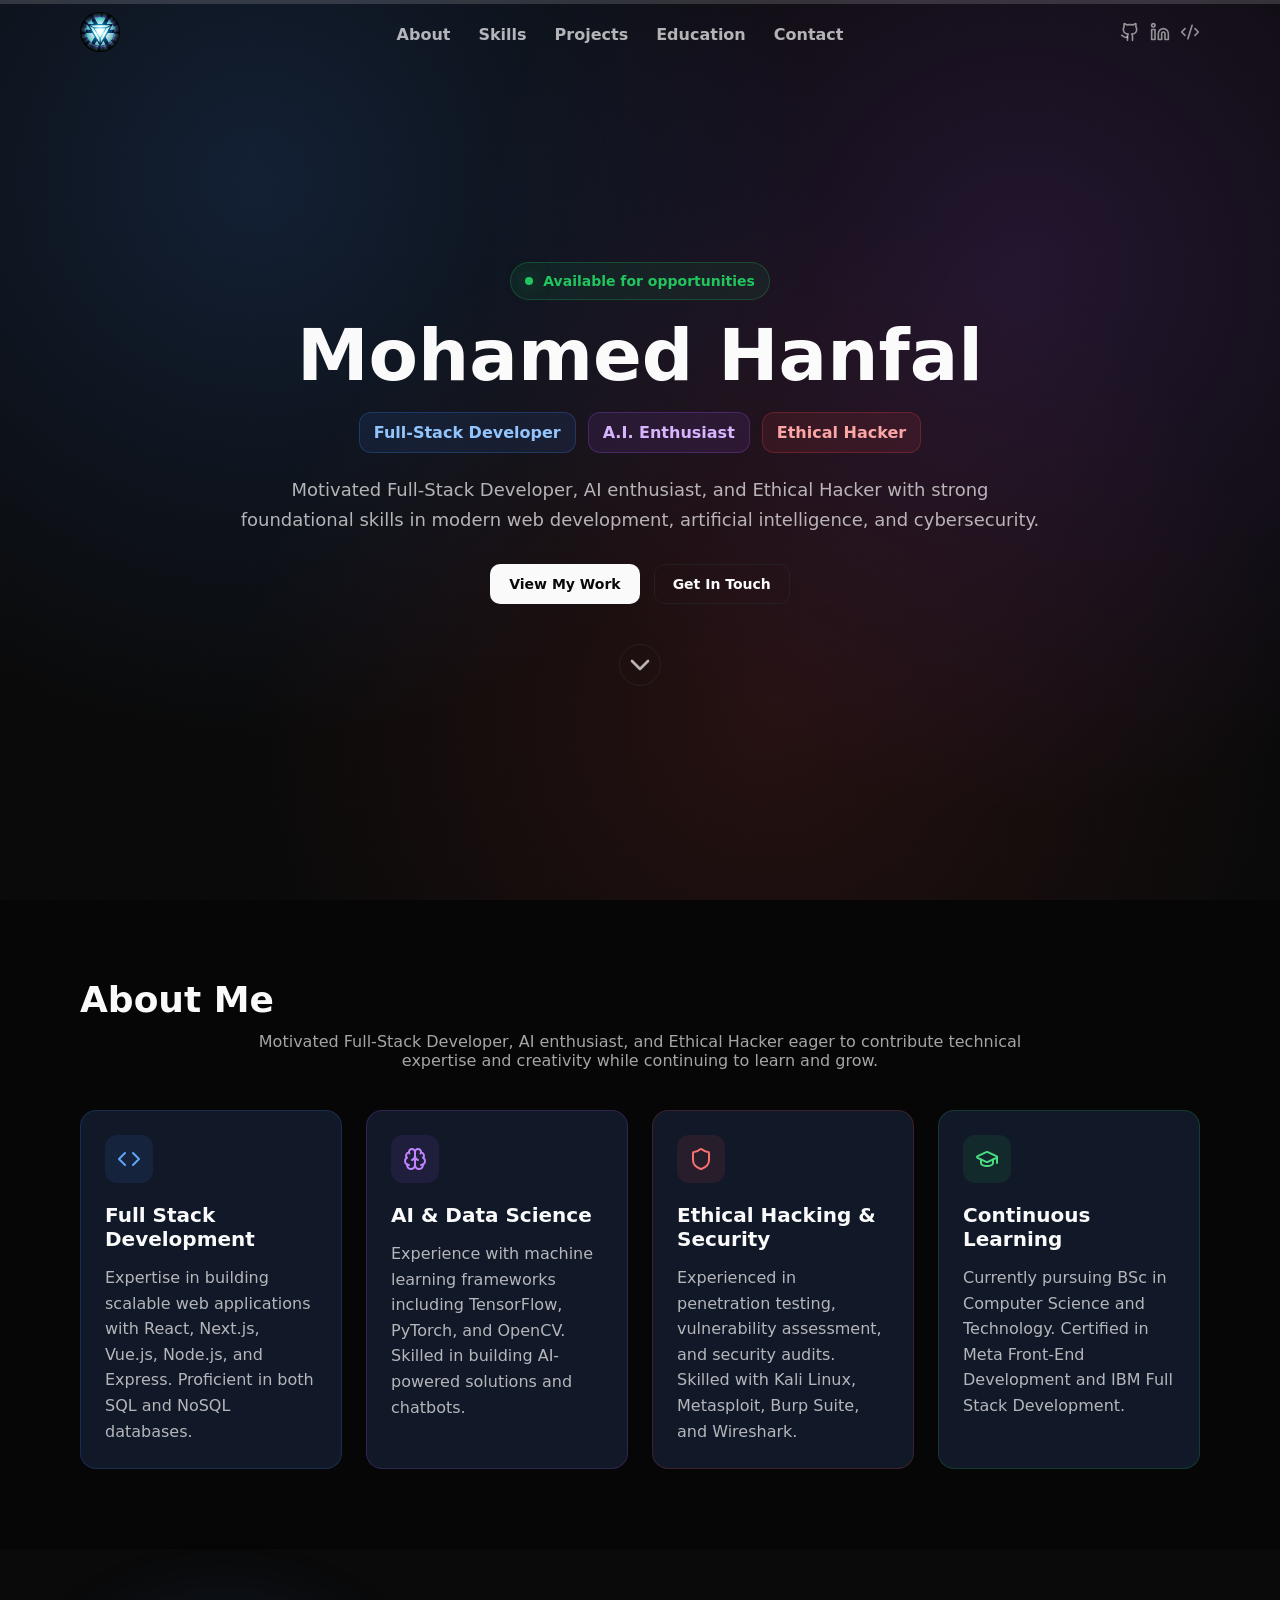
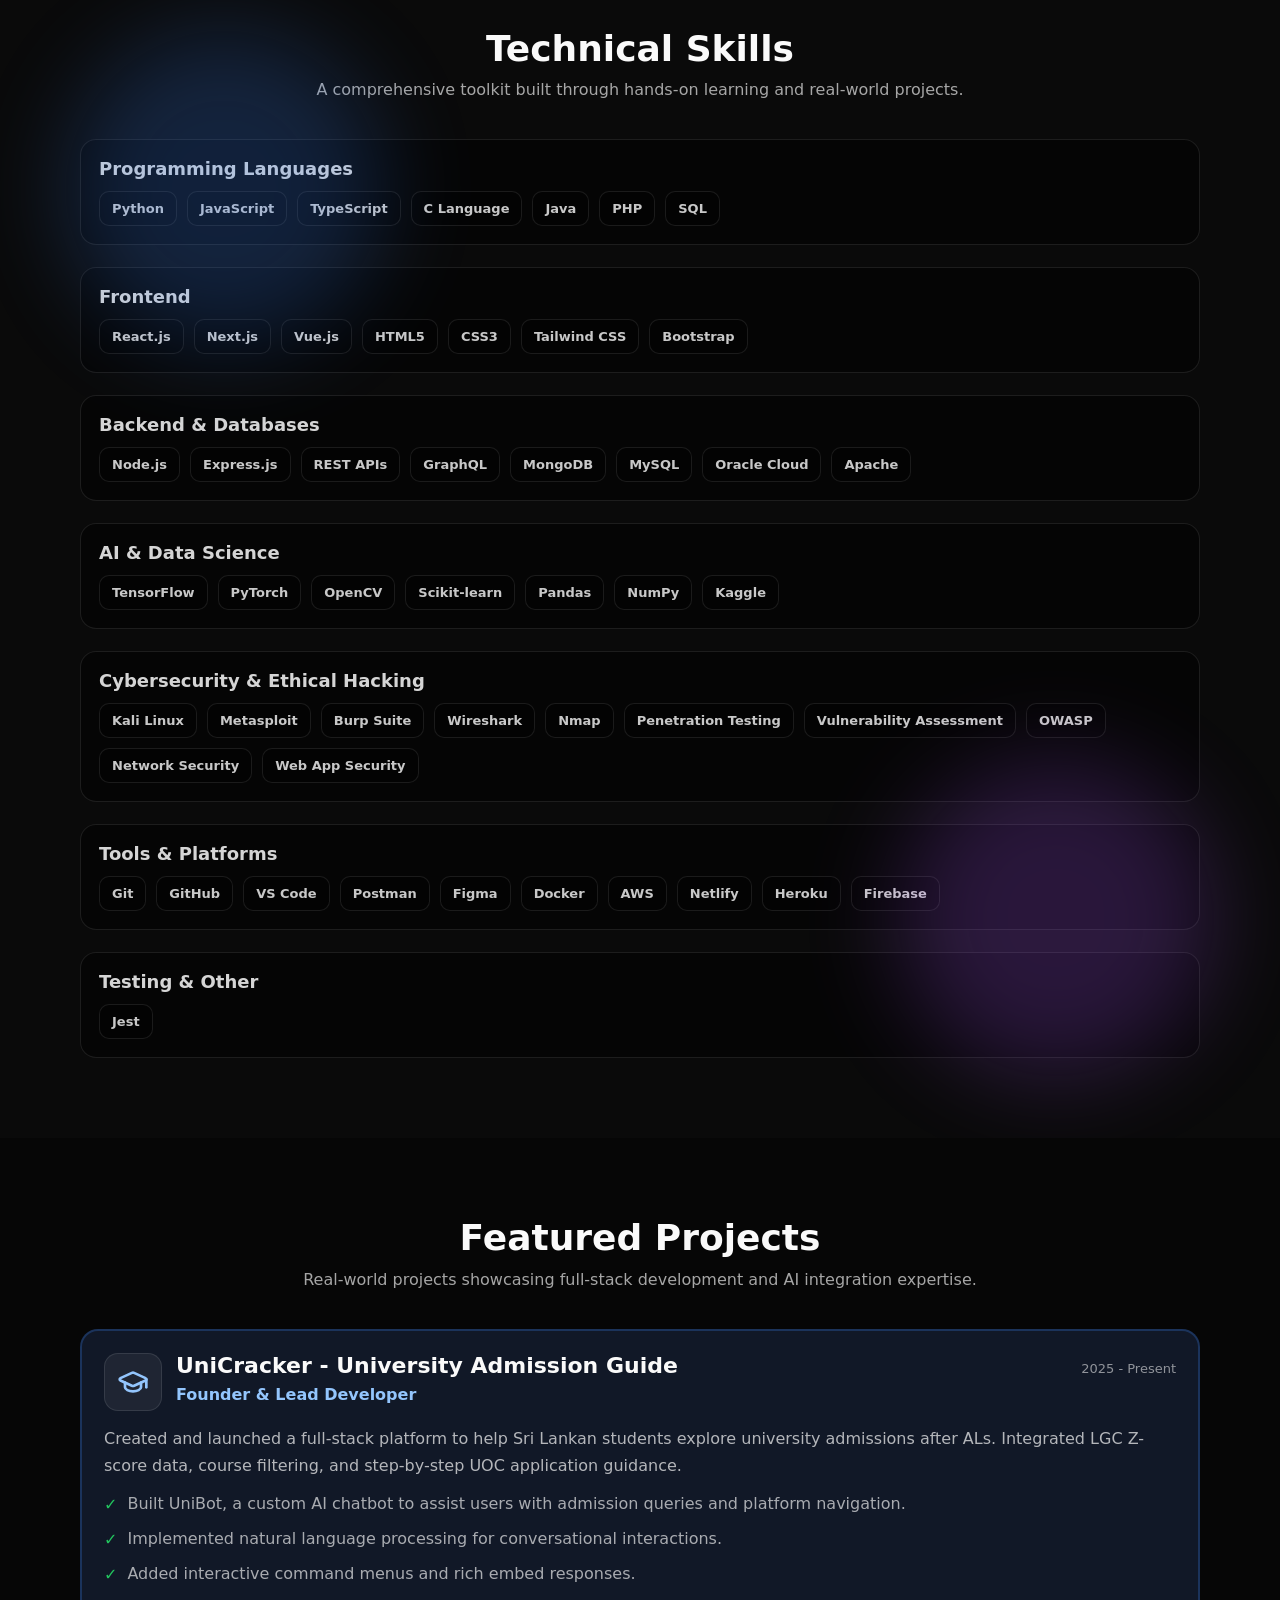
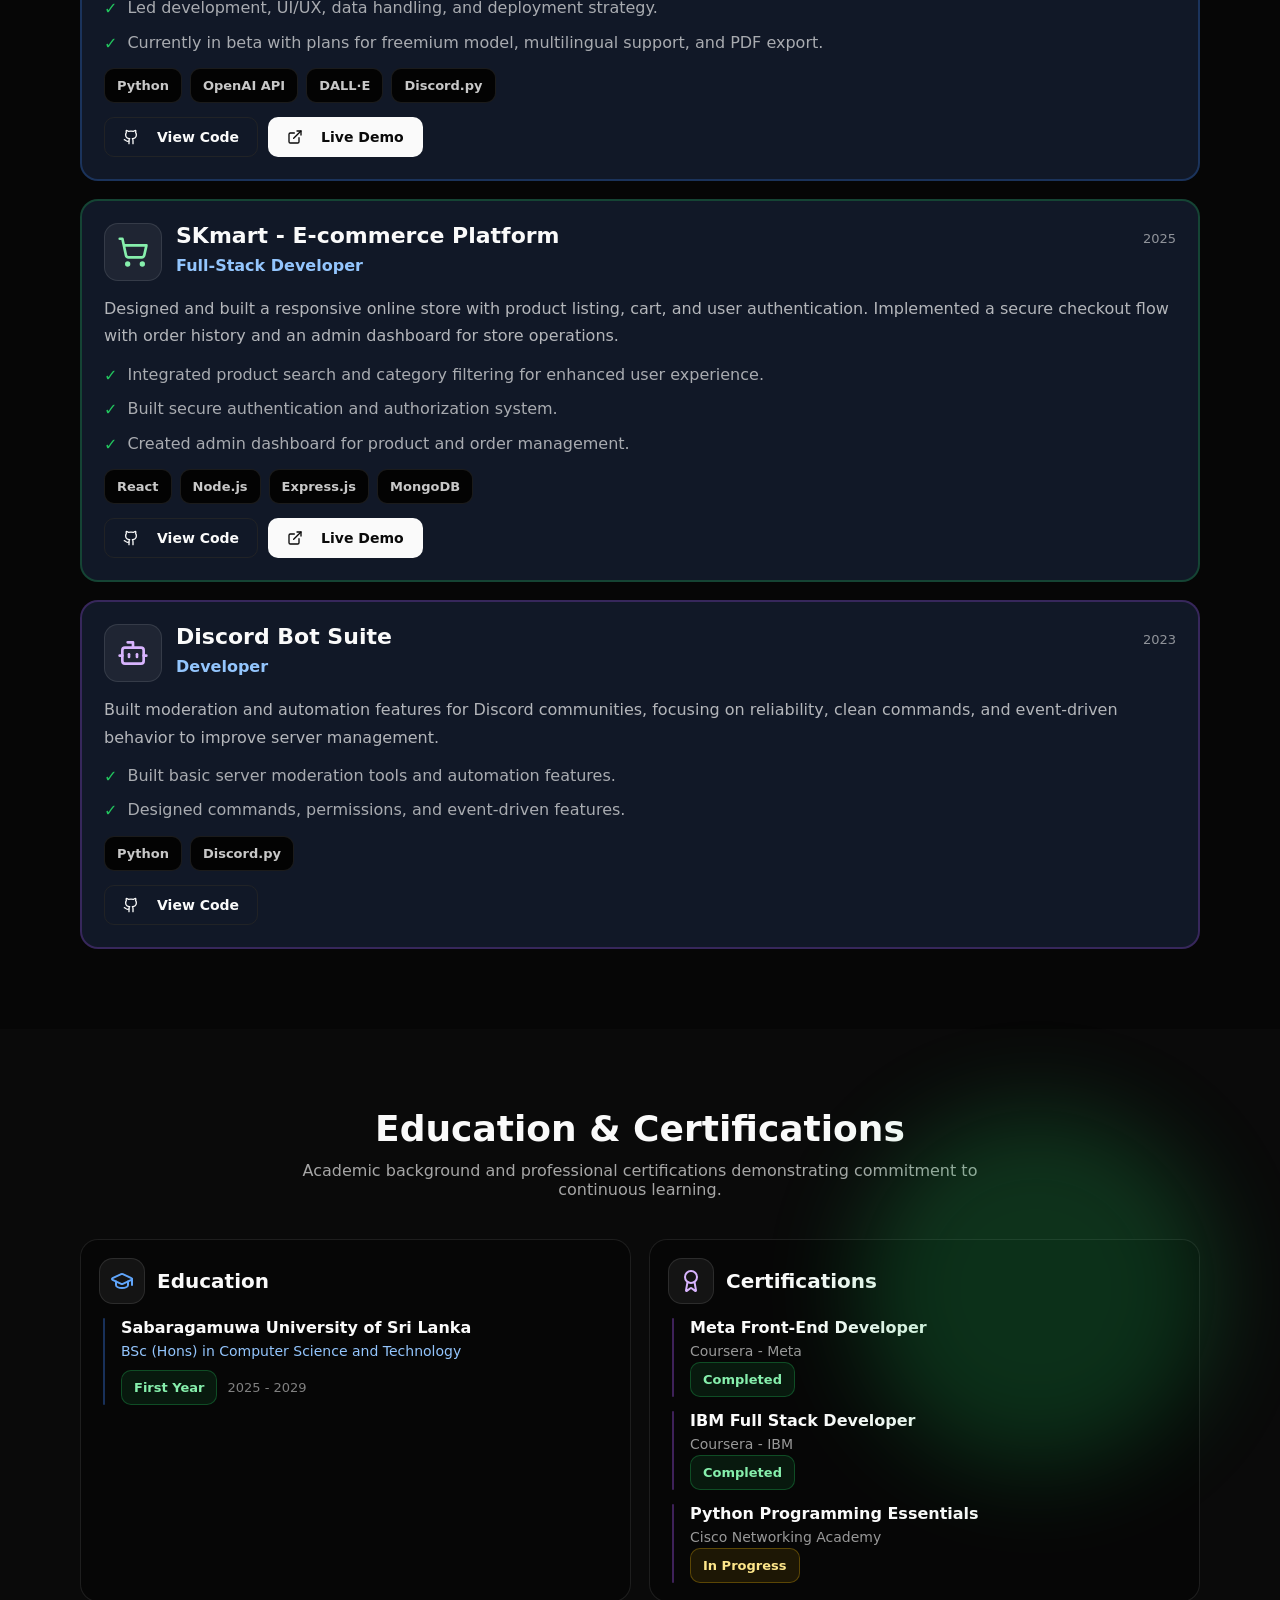
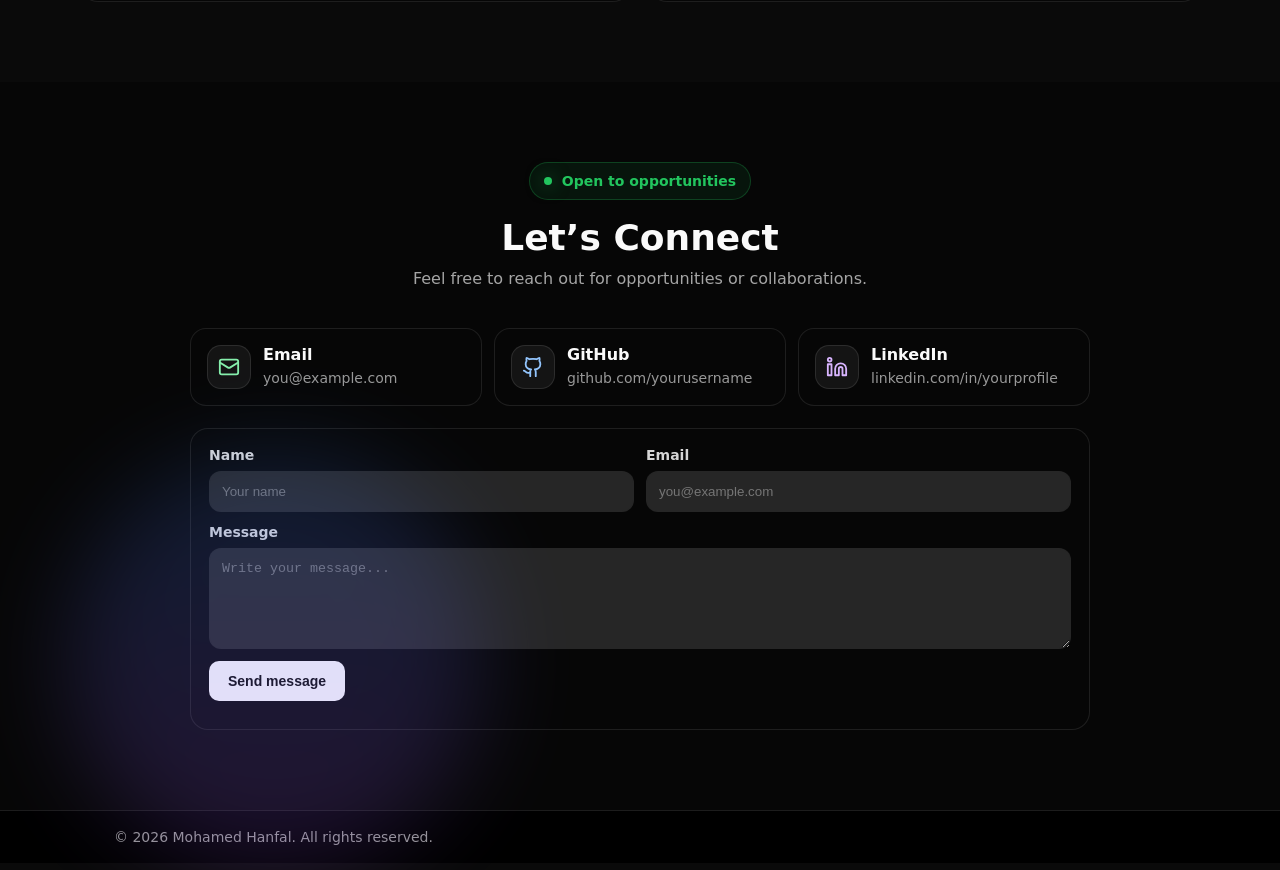
==== commit 993e42c9: "Refactor theme toggle functionality, remove unused temp.html, and add new CSS files for themes and s" ====
--- a/index.html
+++ b/index.html
@@ -4,9 +4,8 @@
     <meta charset="UTF-8" />
     <meta name="viewport" content="width=device-width, initial-scale=1.0" />
     <title>Mohamed Hanfal</title>
-
-    <link rel="stylesheet" href="./css/theme.css" />
-    <link rel="stylesheet" href="./css/styles.css" />
+    <link rel="stylesheet" href="./css/themes.css" />
+    <link rel="stylesheet" href="./styles.css" />
   </head>
 
   <body>
@@ -164,7 +163,7 @@
       <!-- About -->
       <section id="about" class="section section--darkish">
         <div class="container">
-          <h2 class="section__title section__title--center">About Me</h2>
+          <h2 class="section__title section__title --center">About Me</h2>
           <p class="section__lead section__lead--center">
             Motivated Full-Stack Developer, AI enthusiast, and Ethical Hacker
             eager to contribute technical expertise and creativity while
@@ -426,9 +425,29 @@
           </p>
 
           <div class="project-list">
+            <!-- Project 1 -->
             <article class="project project--blue">
               <div class="project__top">
-                <div class="project__icon">🎓</div>
+                <div class="project__icon" aria-hidden="true">
+                  <!-- lucide-graduation-cap (32x32) -->
+                  <svg
+                    xmlns="http://www.w3.org/2000/svg"
+                    width="32"
+                    height="32"
+                    viewBox="0 0 24 24"
+                    fill="none"
+                    stroke="currentColor"
+                    stroke-width="2"
+                    stroke-linecap="round"
+                    stroke-linejoin="round"
+                  >
+                    <path
+                      d="M21.42 10.922a1 1 0 0 0-.019-1.838L12.83 5.18a2 2 0 0 0-1.66 0L2.6 9.08a1 1 0 0 0 0 1.832l8.57 3.908a2 2 0 0 0 1.66 0z"
+                    ></path>
+                    <path d="M22 10v6"></path>
+                    <path d="M6 12.5V16a6 3 0 0 0 12 0v-3.5"></path>
+                  </svg>
+                </div>
 
                 <div class="project__head">
                   <div class="project__titleRow">
@@ -442,23 +461,31 @@
               </div>
 
               <p class="project__desc">
-                Created and launched a full-stack platform to help students
-                explore university admissions. Integrated Z-score data, course
-                filtering, and step-by-step application guidance.
+                Created and launched a full-stack platform to help Sri Lankan
+                students explore university admissions after ALs. Integrated LGC
+                Z-score data, course filtering, and step-by-step UOC application
+                guidance.
               </p>
 
               <ul class="ticks">
                 <li>
-                  Built UniBot (AI chatbot) to assist users with admission
-                  queries and navigation.
+                  Built UniBot, a custom AI chatbot to assist users with
+                  admission queries and platform navigation.
                 </li>
-                <li>Implemented NLP for conversational interactions.</li>
+                <li>
+                  Implemented natural language processing for conversational
+                  interactions.
+                </li>
                 <li>
                   Added interactive command menus and rich embed responses.
                 </li>
-                <li>Led UI/UX, data handling, and deployment strategy.</li>
                 <li>
-                  In beta with plans for multilingual support and PDF export.
+                  Led development, UI/UX, data handling, and deployment
+                  strategy.
+                </li>
+                <li>
+                  Currently in beta with plans for freemium model, multilingual
+                  support, and PDF export.
                 </li>
               </ul>
 
@@ -476,39 +503,102 @@
                   target="_blank"
                   rel="noopener noreferrer"
                 >
+                  <!-- lucide-github (16x16) -->
+                  <svg
+                    xmlns="http://www.w3.org/2000/svg"
+                    width="16"
+                    height="16"
+                    viewBox="0 0 24 24"
+                    fill="none"
+                    stroke="currentColor"
+                    stroke-width="2"
+                    stroke-linecap="round"
+                    stroke-linejoin="round"
+                    style="margin-right: 8px"
+                  >
+                    <path
+                      d="M15 22v-4a4.8 4.8 0 0 0-1-3.5c3 0 6-2 6-5.5.08-1.25-.27-2.48-1-3.5.28-1.15.28-2.35 0-3.5 0 0-1 0-3 1.5-2.64-.5-5.36-.5-8 0C6 2 5 2 5 2c-.3 1.15-.3 2.35 0 3.5A5.403 5.403 0 0 0 4 9c0 3.5 3 5.5 6 5.5-.39.49-.68 1.05-.85 1.65-.17.6-.22 1.23-.15 1.85v4"
+                    ></path>
+                    <path d="M9 18c-4.51 2-5-2-7-2"></path>
+                  </svg>
                   View Code
                 </a>
+
                 <a
                   class="btn btn--primary btn--sm"
                   href="#"
                   target="_blank"
                   rel="noopener noreferrer"
                 >
+                  <!-- lucide-external-link (16x16) -->
+                  <svg
+                    xmlns="http://www.w3.org/2000/svg"
+                    width="16"
+                    height="16"
+                    viewBox="0 0 24 24"
+                    fill="none"
+                    stroke="currentColor"
+                    stroke-width="2"
+                    stroke-linecap="round"
+                    stroke-linejoin="round"
+                    style="margin-right: 8px"
+                  >
+                    <path d="M15 3h6v6"></path>
+                    <path d="M10 14 21 3"></path>
+                    <path
+                      d="M18 13v6a2 2 0 0 1-2 2H5a2 2 0 0 1-2-2V8a2 2 0 0 1 2-2h6"
+                    ></path>
+                  </svg>
                   Live Demo
                 </a>
               </div>
             </article>
 
+            <!-- Project 2 -->
             <article class="project project--green">
               <div class="project__top">
-                <div class="project__icon">🛒</div>
+                <div class="project__icon" aria-hidden="true">
+                  <!-- lucide-shopping-cart (32x32) -->
+                  <svg
+                    xmlns="http://www.w3.org/2000/svg"
+                    width="32"
+                    height="32"
+                    viewBox="0 0 24 24"
+                    fill="none"
+                    stroke="currentColor"
+                    stroke-width="2"
+                    stroke-linecap="round"
+                    stroke-linejoin="round"
+                  >
+                    <circle cx="8" cy="21" r="1"></circle>
+                    <circle cx="19" cy="21" r="1"></circle>
+                    <path
+                      d="M2.05 2.05h2l2.66 12.42a2 2 0 0 0 2 1.58h9.78a2 2 0 0 0 1.95-1.57l1.65-7.43H5.12"
+                    ></path>
+                  </svg>
+                </div>
 
                 <div class="project__head">
                   <div class="project__titleRow">
-                    <h3 class="project__title">E-commerce Platform</h3>
-                    <span class="project__time">2024</span>
+                    <h3 class="project__title">SKmart - E-commerce Platform</h3>
+                    <span class="project__time">2025</span>
                   </div>
                   <p class="project__role">Full-Stack Developer</p>
                 </div>
               </div>
 
               <p class="project__desc">
-                Built an e-commerce app with search, filtering, and secure
-                authentication.
+                Designed and built a responsive online store with product
+                listing, cart, and user authentication. Implemented a secure
+                checkout flow with order history and an admin dashboard for
+                store operations.
               </p>
 
               <ul class="ticks">
-                <li>Integrated product search and category filtering.</li>
+                <li>
+                  Integrated product search and category filtering for enhanced
+                  user experience.
+                </li>
                 <li>Built secure authentication and authorization system.</li>
                 <li>
                   Created admin dashboard for product and order management.
@@ -518,6 +608,7 @@
               <div class="badges badges--tight">
                 <span class="badge">React</span>
                 <span class="badge">Node.js</span>
+                <span class="badge">Express.js</span>
                 <span class="badge">MongoDB</span>
               </div>
 
@@ -528,22 +619,81 @@
                   target="_blank"
                   rel="noopener noreferrer"
                 >
+                  <!-- lucide-github (16x16) -->
+                  <svg
+                    xmlns="http://www.w3.org/2000/svg"
+                    width="16"
+                    height="16"
+                    viewBox="0 0 24 24"
+                    fill="none"
+                    stroke="currentColor"
+                    stroke-width="2"
+                    stroke-linecap="round"
+                    stroke-linejoin="round"
+                    style="margin-right: 8px"
+                  >
+                    <path
+                      d="M15 22v-4a4.8 4.8 0 0 0-1-3.5c3 0 6-2 6-5.5.08-1.25-.27-2.48-1-3.5.28-1.15.28-2.35 0-3.5 0 0-1 0-3 1.5-2.64-.5-5.36-.5-8 0C6 2 5 2 5 2c-.3 1.15-.3 2.35 0 3.5A5.403 5.403 0 0 0 4 9c0 3.5 3 5.5 6 5.5-.39.49-.68 1.05-.85 1.65-.17.6-.22 1.23-.15 1.85v4"
+                    ></path>
+                    <path d="M9 18c-4.51 2-5-2-7-2"></path>
+                  </svg>
                   View Code
                 </a>
+
                 <a
                   class="btn btn--primary btn--sm"
                   href="#"
                   target="_blank"
                   rel="noopener noreferrer"
                 >
+                  <!-- lucide-external-link (16x16) -->
+                  <svg
+                    xmlns="http://www.w3.org/2000/svg"
+                    width="16"
+                    height="16"
+                    viewBox="0 0 24 24"
+                    fill="none"
+                    stroke="currentColor"
+                    stroke-width="2"
+                    stroke-linecap="round"
+                    stroke-linejoin="round"
+                    style="margin-right: 8px"
+                  >
+                    <path d="M15 3h6v6"></path>
+                    <path d="M10 14 21 3"></path>
+                    <path
+                      d="M18 13v6a2 2 0 0 1-2 2H5a2 2 0 0 1-2-2V8a2 2 0 0 1 2-2h6"
+                    ></path>
+                  </svg>
                   Live Demo
                 </a>
               </div>
             </article>
 
+            <!-- Project 3 -->
             <article class="project project--purple">
               <div class="project__top">
-                <div class="project__icon">🤖</div>
+                <div class="project__icon" aria-hidden="true">
+                  <!-- lucide-bot (32x32) -->
+                  <svg
+                    xmlns="http://www.w3.org/2000/svg"
+                    width="32"
+                    height="32"
+                    viewBox="0 0 24 24"
+                    fill="none"
+                    stroke="currentColor"
+                    stroke-width="2"
+                    stroke-linecap="round"
+                    stroke-linejoin="round"
+                  >
+                    <path d="M12 8V4H8"></path>
+                    <rect width="16" height="12" x="4" y="8" rx="2"></rect>
+                    <path d="M2 14h2"></path>
+                    <path d="M20 14h2"></path>
+                    <path d="M15 13v2"></path>
+                    <path d="M9 13v2"></path>
+                  </svg>
+                </div>
 
                 <div class="project__head">
                   <div class="project__titleRow">
@@ -556,7 +706,8 @@
 
               <p class="project__desc">
                 Built moderation and automation features for Discord
-                communities.
+                communities, focusing on reliability, clean commands, and
+                event-driven behavior to improve server management.
               </p>
 
               <ul class="ticks">
@@ -580,6 +731,24 @@
                   target="_blank"
                   rel="noopener noreferrer"
                 >
+                  <!-- lucide-github (16x16) -->
+                  <svg
+                    xmlns="http://www.w3.org/2000/svg"
+                    width="16"
+                    height="16"
+                    viewBox="0 0 24 24"
+                    fill="none"
+                    stroke="currentColor"
+                    stroke-width="2"
+                    stroke-linecap="round"
+                    stroke-linejoin="round"
+                    style="margin-right: 8px"
+                  >
+                    <path
+                      d="M15 22v-4a4.8 4.8 0 0 0-1-3.5c3 0 6-2 6-5.5.08-1.25-.27-2.48-1-3.5.28-1.15.28-2.35 0-3.5 0 0-1 0-3 1.5-2.64-.5-5.36-.5-8 0C6 2 5 2 5 2c-.3 1.15-.3 2.35 0 3.5A5.403 5.403 0 0 0 4 9c0 3.5 3 5.5 6 5.5-.39.49-.68 1.05-.85 1.65-.17.6-.22 1.23-.15 1.85v4"
+                    ></path>
+                    <path d="M9 18c-4.51 2-5-2-7-2"></path>
+                  </svg>
                   View Code
                 </a>
               </div>
@@ -604,7 +773,26 @@
           <div class="two-col">
             <article class="panel">
               <div class="panel__head">
-                <div class="panel__icon panel__icon--blue">🎓</div>
+                <div class="panel__icon panel__icon--blue" aria-hidden="true">
+                  <!-- lucide-graduation-cap (24x24) -->
+                  <svg
+                    xmlns="http://www.w3.org/2000/svg"
+                    width="24"
+                    height="24"
+                    viewBox="0 0 24 24"
+                    fill="none"
+                    stroke="currentColor"
+                    stroke-width="2"
+                    stroke-linecap="round"
+                    stroke-linejoin="round"
+                  >
+                    <path
+                      d="M21.42 10.922a1 1 0 0 0-.019-1.838L12.83 5.18a2 2 0 0 0-1.66 0L2.6 9.08a1 1 0 0 0 0 1.832l8.57 3.908a2 2 0 0 0 1.66 0z"
+                    ></path>
+                    <path d="M22 10v6"></path>
+                    <path d="M6 12.5V16a6 3 0 0 0 12 0v-3.5"></path>
+                  </svg>
+                </div>
                 <h3 class="panel__title">Education</h3>
               </div>
 
@@ -627,7 +815,25 @@
 
             <article class="panel">
               <div class="panel__head">
-                <div class="panel__icon panel__icon--purple">🏅</div>
+                <div class="panel__icon panel__icon--purple" aria-hidden="true">
+                  <!-- lucide-award (24x24) -->
+                  <svg
+                    xmlns="http://www.w3.org/2000/svg"
+                    width="24"
+                    height="24"
+                    viewBox="0 0 24 24"
+                    fill="none"
+                    stroke="currentColor"
+                    stroke-width="2"
+                    stroke-linecap="round"
+                    stroke-linejoin="round"
+                  >
+                    <path
+                      d="m15.477 12.89 1.515 8.526a.5.5 0 0 1-.81.47l-3.58-2.687a1 1 0 0 0-1.197 0l-3.586 2.686a.5.5 0 0 1-.81-.469l1.514-8.526"
+                    ></path>
+                    <circle cx="12" cy="8" r="6"></circle>
+                  </svg>
+                </div>
                 <h3 class="panel__title">Certifications</h3>
               </div>
 
@@ -683,7 +889,26 @@
 
           <div class="contact-grid">
             <a class="contact-card" href="mailto:you@example.com">
-              <div class="contact-card__icon">✉️</div>
+              <div
+                class="contact-card__icon contact-card__icon--green"
+                aria-hidden="true"
+              >
+                <!-- lucide-mail -->
+                <svg
+                  xmlns="http://www.w3.org/2000/svg"
+                  width="22"
+                  height="22"
+                  viewBox="0 0 24 24"
+                  fill="none"
+                  stroke="currentColor"
+                  stroke-width="2"
+                  stroke-linecap="round"
+                  stroke-linejoin="round"
+                >
+                  <rect width="20" height="16" x="2" y="4" rx="2"></rect>
+                  <path d="m22 7-8.97 5.7a1.94 1.94 0 0 1-2.06 0L2 7"></path>
+                </svg>
+              </div>
               <div>
                 <h3>Email</h3>
                 <p class="muted">you@example.com</p>
@@ -696,7 +921,28 @@
               target="_blank"
               rel="noopener noreferrer"
             >
-              <div class="contact-card__icon">🐙</div>
+              <div
+                class="contact-card__icon contact-card__icon--blue"
+                aria-hidden="true"
+              >
+                <!-- lucide-github -->
+                <svg
+                  xmlns="http://www.w3.org/2000/svg"
+                  width="22"
+                  height="22"
+                  viewBox="0 0 24 24"
+                  fill="none"
+                  stroke="currentColor"
+                  stroke-width="2"
+                  stroke-linecap="round"
+                  stroke-linejoin="round"
+                >
+                  <path
+                    d="M15 22v-4a4.8 4.8 0 0 0-1-3.5c3 0 6-2 6-5.5.08-1.25-.27-2.48-1-3.5.28-1.15.28-2.35 0-3.5 0 0-1 0-3 1.5-2.64-.5-5.36-.5-8 0C6 2 5 2 5 2c-.3 1.15-.3 2.35 0 3.5A5.403 5.403 0 0 0 4 9c0 3.5 3 5.5 6 5.5-.39.49-.68 1.05-.85 1.65-.17.6-.22 1.23-.15 1.85v4"
+                  ></path>
+                  <path d="M9 18c-4.51 2-5-2-7-2"></path>
+                </svg>
+              </div>
               <div>
                 <h3>GitHub</h3>
                 <p class="muted">github.com/yourusername</p>
@@ -709,7 +955,29 @@
               target="_blank"
               rel="noopener noreferrer"
             >
-              <div class="contact-card__icon">🔗</div>
+              <div
+                class="contact-card__icon contact-card__icon--purple"
+                aria-hidden="true"
+              >
+                <!-- lucide-linkedin -->
+                <svg
+                  xmlns="http://www.w3.org/2000/svg"
+                  width="22"
+                  height="22"
+                  viewBox="0 0 24 24"
+                  fill="none"
+                  stroke="currentColor"
+                  stroke-width="2"
+                  stroke-linecap="round"
+                  stroke-linejoin="round"
+                >
+                  <path
+                    d="M16 8a6 6 0 0 1 6 6v7h-4v-7a2 2 0 0 0-2-2 2 2 0 0 0-2 2v7h-4v-7a6 6 0 0 1 6-6z"
+                  ></path>
+                  <rect width="4" height="12" x="2" y="9"></rect>
+                  <circle cx="4" cy="4" r="2"></circle>
+                </svg>
+              </div>
               <div>
                 <h3>LinkedIn</h3>
                 <p class="muted">linkedin.com/in/yourprofile</p>
@@ -756,6 +1024,17 @@
       </section>
     </main>
 
+    <!-- Footer -->
+    <footer class="site-footer">
+      <div class="container">
+        <div class="site-footer__row">
+          <p class="site-footer__copy">
+            © 2026 Mohamed Hanfal. All rights reserved.
+          </p>
+        </div>
+      </div>
+    </footer>
+
     <script src="./script.js"></script>
   </body>
 </html>
--- a/css/themes.css
+++ b/css/themes.css
@@ -0,0 +1,70 @@
+:root {
+  --font-size: 16px;
+
+  --background: oklch(0.145 0 0);
+  --foreground: oklch(0.985 0 0);
+
+  --card: oklch(0.145 0 0);
+  --card-foreground: oklch(0.985 0 0);
+
+  --secondary: oklch(0.269 0 0);
+  --secondary-foreground: oklch(0.985 0 0);
+
+  --muted: oklch(0.269 0 0);
+  --muted-foreground: oklch(0.708 0 0);
+
+  --accent: oklch(0.269 0 0);
+  --accent-foreground: oklch(0.985 0 0);
+
+  --border: oklch(0.269 0 0);
+  --input-background: oklch(0.269 0 0);
+  --ring: oklch(0.439 0 0);
+
+  --primary: #030213;
+  --primary-foreground: oklch(1 0 0);
+
+  --destructive: #d4183d;
+  --destructive-foreground: #ffffff;
+
+  --radius: 0.625rem;
+
+  /* Typography tokens */
+  --text-xs: 0.75rem;
+  --text-sm: 0.875rem;
+  --text-base: 1rem;
+  --text-lg: 1.125rem;
+  --text-xl: 1.25rem;
+  --text-2xl: 1.5rem;
+  --text-4xl: 2.25rem;
+}
+
+html {
+  font-size: var(--font-size);
+}
+
+body {
+  margin: 0;
+  background: var(--background);
+  color: var(--foreground);
+  font-family: ui-sans-serif, system-ui, -apple-system, Segoe UI, Roboto, Arial,
+    "Noto Sans", "Liberation Sans", sans-serif;
+}
+
+*,
+*::before,
+*::after {
+  box-sizing: border-box;
+}
+
+a {
+  color: inherit;
+  text-decoration: none;
+}
+
+h1,
+h2,
+h3,
+h4,
+p {
+  margin: 0;
+}
--- a/styles.css
+++ b/styles.css
@@ -0,0 +1,945 @@
+/* Helpers */
+.container {
+  width: min(1120px, calc(100% - 48px));
+  margin: 0 auto;
+}
+
+.container--narrow {
+  width: min(900px, calc(100% - 48px));
+  margin: 0 auto;
+}
+
+.section {
+  padding: 80px 0;
+  position: relative;
+}
+
+.section--darkish {
+  background: color-mix(in oklch, var(--background) 85%, black);
+}
+
+.section__title {
+  font-size: var(--text-4xl);
+  line-height: 1.1;
+  margin-bottom: 12px;
+}
+
+.section__title--center {
+  text-align: center;
+}
+
+.section__lead {
+  color: color-mix(in oklch, var(--foreground) 65%, transparent);
+  max-width: 75ch;
+  margin-bottom: 40px;
+}
+
+.section__lead--center {
+  text-align: center;
+  margin-left: auto;
+  margin-right: auto;
+}
+
+/* Soft background orbs */
+.section__orb {
+  position: absolute;
+  filter: blur(48px);
+  opacity: 0.22;
+  pointer-events: none;
+  border-radius: 999px;
+}
+.section__orb--blue {
+  width: 320px;
+  height: 320px;
+  left: 5%;
+  top: 80px;
+  background: #3b82f6;
+}
+.section__orb--purple {
+  width: 320px;
+  height: 320px;
+  right: 5%;
+  bottom: 60px;
+  background: #a855f7;
+}
+.section__orb--green {
+  width: 360px;
+  height: 360px;
+  right: 5%;
+  top: 80px;
+  background: #22c55e;
+}
+.section__orb--gradient {
+  width: 420px;
+  height: 420px;
+  left: 5%;
+  bottom: -60px;
+  background: linear-gradient(180deg, #3b82f6, #a855f7);
+  opacity: 0.18;
+}
+
+/* Scroll progress */
+.scroll-progress {
+  position: fixed;
+  top: 0;
+  left: 0;
+  right: 0;
+  height: 4px;
+  background: color-mix(in oklch, var(--foreground) 15%, transparent);
+  z-index: 1000;
+}
+.scroll-progress__bar {
+  height: 100%;
+  width: 0%;
+  background: linear-gradient(90deg, #3b82f6, #a855f7, #ef4444);
+  transition: width 150ms linear;
+}
+
+/* Navbar */
+.navbar {
+  position: fixed;
+  top: 4px;
+  left: 0;
+  right: 0;
+  z-index: 900;
+  background: rgba(0, 0, 0, 0);
+  transition: background 200ms ease, backdrop-filter 200ms ease,
+    border-color 200ms ease;
+  border-bottom: 1px solid transparent;
+}
+.navbar.is-scrolled {
+  background: color-mix(in oklch, var(--background) 85%, transparent);
+  backdrop-filter: blur(10px);
+  border-color: color-mix(in oklch, var(--border) 80%, transparent);
+}
+.navbar__inner {
+  display: flex;
+  align-items: center;
+  justify-content: space-between;
+  gap: 16px;
+  padding: 8px 0;
+}
+
+.brand_logo {
+  width: 40px;
+  height: 40px;
+  border-radius: 999px;
+  object-fit: cover;
+}
+.navlinks {
+  display: none;
+  gap: 28px;
+}
+.navlinks a {
+  color: color-mix(in oklch, var(--foreground) 70%, transparent);
+  font-weight: 600;
+  transition: color 150ms ease;
+}
+.navlinks a:hover {
+  color: var(--foreground);
+}
+.nav-actions {
+  display: flex;
+  align-items: center;
+  gap: 12px;
+}
+@media (min-width: 768px) {
+  .navlinks {
+    display: flex;
+  }
+}
+
+.nav-icons {
+  display: none;
+  align-items: center;
+  gap: 10px;
+}
+
+@media (min-width: 768px) {
+  .nav-icons {
+    display: flex;
+  }
+}
+
+.nav-icons a svg {
+  width: 20px;
+  height: 20px;
+  stroke: currentColor;
+  transition: color 150ms ease, transform 150ms ease;
+}
+
+.nav-icons a {
+  color: color-mix(in oklch, var(--foreground) 55%, transparent);
+}
+.nav-icons a:hover {
+  color: var(--foreground);
+}
+
+/* Buttons */
+.btn {
+  display: inline-flex;
+  align-items: center;
+  justify-content: center;
+  gap: 10px;
+  height: 40px;
+  padding: 0 18px;
+  border-radius: 10px;
+  border: 1px solid color-mix(in oklch, var(--border) 80%, transparent);
+  font-weight: 600;
+  font-size: 14px;
+  cursor: pointer;
+  transition: transform 150ms ease, background 150ms ease,
+    border-color 150ms ease, color 150ms ease;
+  user-select: none;
+}
+.btn:hover {
+  transform: scale(1.04);
+}
+.btn--primary {
+  background: var(--foreground);
+  color: var(--background);
+  border-color: transparent;
+}
+.btn--primary:hover {
+  background: color-mix(in oklch, var(--foreground) 85%, white);
+}
+.btn--outline {
+  background: transparent;
+  color: var(--foreground);
+}
+.btn--outline:hover {
+  background: color-mix(in oklch, var(--foreground) 10%, transparent);
+}
+.btn--ghost {
+  background: transparent;
+}
+
+/* Hero */
+.hero {
+  position: relative;
+  min-height: 100vh;
+  display: grid;
+  place-items: center;
+  overflow: hidden;
+  padding-top: 88px;
+}
+.hero__bg {
+  position: absolute;
+  inset: 0;
+  background: radial-gradient(
+      circle at 20% 20%,
+      rgba(59, 130, 246, 0.18),
+      transparent 45%
+    ),
+    radial-gradient(
+      circle at 80% 30%,
+      rgba(168, 85, 247, 0.16),
+      transparent 45%
+    ),
+    radial-gradient(circle at 60% 80%, rgba(239, 68, 68, 0.12), transparent 50%);
+}
+.hero__grid {
+  position: absolute;
+  inset: 0;
+  opacity: 0.12;
+  background-image: linear-gradient(
+      rgba(255, 255, 255, 0.1) 1px,
+      transparent 1px
+    ),
+    linear-gradient(90deg, rgba(255, 255, 255, 0.1) 1px, transparent 1px);
+  background-size: 50px 50px;
+  mix-blend-mode: overlay;
+}
+.hero__content {
+  position: relative;
+  z-index: 2;
+  text-align: center;
+  padding: 40px 0 80px;
+}
+.pill {
+  display: inline-flex;
+  align-items: center;
+  gap: 10px;
+  padding: 10px 14px;
+  border-radius: 999px;
+  border: 1px solid rgba(34, 197, 94, 0.25);
+  background: rgba(34, 197, 94, 0.08);
+  color: #22c55e;
+  font-weight: 650;
+  font-size: 14px;
+  margin-bottom: 18px;
+  animation: pill-pulse 1.5s ease-in-out infinite;
+}
+@keyframes pill-pulse {
+  0%,
+  100% {
+    opacity: 1;
+    transform: translateY(0);
+  }
+  50% {
+    opacity: 0.7;
+    transform: translateY(1px);
+  }
+}
+
+.pill__dot {
+  width: 8px;
+  height: 8px;
+  border-radius: 999px;
+  background: #22c55e;
+  box-shadow: 0 0 18px rgba(34, 197, 94, 0.55);
+}
+
+.hero__title {
+  font-size: clamp(40px, 6vw, 72px);
+  font-weight: 600;
+  line-height: 1.05;
+  margin-bottom: 18px;
+  background: linear-gradient(
+    90deg,
+    var(--foreground),
+    color-mix(in oklch, var(--foreground) 65%, white)
+  );
+  -webkit-background-clip: text;
+  background-clip: text;
+  color: transparent;
+}
+.hero__tags {
+  display: flex;
+  flex-wrap: wrap;
+  justify-content: center;
+  gap: 12px;
+  margin-bottom: 22px;
+}
+.tag {
+  padding: 10px 14px;
+  border-radius: 12px;
+  font-weight: 650;
+  border: 1px solid rgba(255, 255, 255, 0.12);
+  background: rgba(255, 255, 255, 0.06);
+  transition: transform 300ms ease, background 300ms ease,
+    border-color 300ms ease;
+  cursor: pointer;
+}
+.tag:hover {
+  transform: scale(1.05);
+}
+.tag--blue {
+  color: #93c5fd;
+  border-color: rgba(59, 130, 246, 0.25);
+  background: rgba(59, 130, 246, 0.1);
+}
+.tag--purple {
+  color: #d8b4fe;
+  border-color: rgba(168, 85, 247, 0.25);
+  background: rgba(168, 85, 247, 0.1);
+}
+.tag--red {
+  color: #fca5a5;
+  border-color: rgba(239, 68, 68, 0.25);
+  background: rgba(239, 68, 68, 0.1);
+}
+.tag--blue:hover {
+  background: rgba(59, 130, 246, 0.2);
+}
+.tag--purple:hover {
+  background: rgba(168, 85, 247, 0.2);
+}
+.tag--red:hover {
+  background: rgba(239, 68, 68, 0.2);
+}
+
+.hero__subtitle {
+  margin: 0 auto 28px;
+  max-width: 70ch;
+  font-size: 18px;
+  line-height: 1.7;
+  color: color-mix(in oklch, var(--foreground) 70%, transparent);
+}
+.hero__cta {
+  display: flex;
+  justify-content: center;
+  gap: 14px;
+  flex-wrap: wrap;
+}
+.hero__scroll {
+  display: inline-flex;
+  margin-top: 40px;
+  width: 42px;
+  height: 42px;
+  align-items: center;
+  justify-content: center;
+  border-radius: 999px;
+  border: 1px solid color-mix(in oklch, var(--border) 80%, transparent);
+  color: color-mix(in oklch, var(--foreground) 70%, transparent);
+  animation: bounce 1.25s infinite;
+}
+.hero__scroll svg {
+  width: 32px;
+  height: 32px;
+  stroke: currentColor;
+}
+
+@keyframes bounce {
+  0%,
+  100% {
+    transform: translateY(0);
+  }
+  50% {
+    transform: translateY(7px);
+  }
+}
+
+/* About cards */
+.about-grid {
+  display: grid;
+  gap: 24px;
+  align-items: stretch;
+}
+
+@media (min-width: 768px) {
+  .about-grid {
+    grid-template-columns: repeat(2, 1fr);
+  }
+}
+@media (min-width: 1024px) {
+  .about-grid {
+    grid-template-columns: repeat(4, 1fr);
+  }
+}
+.about-card {
+  background: #111827;
+  border: 1px solid rgba(255, 255, 255, 0.1);
+  border-radius: 16px;
+  padding: 24px;
+  transition: transform 300ms ease, box-shadow 300ms ease,
+    border-color 300ms ease;
+  animation: fadeUp 600ms ease both;
+  display: flex;
+  flex-direction: column;
+  height: 100%;
+  cursor: pointer;
+  position: relative;
+  will-change: transform;
+}
+.about-card:hover {
+  transform: scale(1.05);
+}
+
+.about-card h3 {
+  font-weight: 650;
+  font-size: 20px;
+  margin-bottom: 14px;
+}
+
+.about-card p {
+  color: color-mix(in oklch, var(--foreground) 70%, transparent);
+  line-height: 1.6;
+}
+
+.about-card__icon {
+  width: 48px;
+  height: 48px;
+  border-radius: 12px;
+  display: flex;
+  align-items: center;
+  justify-content: center;
+  margin-bottom: 20px;
+}
+
+.about-card__icon svg {
+  width: 24px;
+  height: 24px;
+  stroke: currentColor;
+}
+
+.about-card--blue {
+  border-color: rgba(59, 130, 246, 0.2);
+}
+.about-card--blue:hover {
+  box-shadow: 0 20px 50px rgba(59, 130, 246, 0.1);
+}
+
+.about-card--purple {
+  border-color: rgba(168, 85, 247, 0.2);
+}
+.about-card--purple:hover {
+  box-shadow: 0 20px 50px rgba(168, 85, 247, 0.1);
+}
+
+.about-card--red {
+  border-color: rgba(239, 68, 68, 0.2);
+}
+.about-card--red:hover {
+  box-shadow: 0 20px 50px rgba(239, 68, 68, 0.1);
+}
+
+.about-card--green {
+  border-color: rgba(34, 197, 94, 0.2);
+}
+.about-card--green:hover {
+  box-shadow: 0 20px 50px rgba(34, 197, 94, 0.1);
+}
+
+.about-card__icon--blue {
+  background: rgba(59, 130, 246, 0.1);
+  color: #60a5fa;
+}
+.about-card__icon--purple {
+  background: rgba(168, 85, 247, 0.1);
+  color: #c084fc;
+}
+.about-card__icon--red {
+  background: rgba(239, 68, 68, 0.1);
+  color: #f87171;
+}
+.about-card__icon--green {
+  background: rgba(34, 197, 94, 0.1);
+  color: #4ade80;
+}
+
+@keyframes fadeUp {
+  from {
+    opacity: 0;
+    transform: translateY(10px);
+  }
+  to {
+    opacity: 1;
+    transform: translateY(0);
+  }
+}
+
+/* Badges */
+.badges {
+  display: flex;
+  flex-wrap: wrap;
+  gap: 10px;
+}
+.badges--tight {
+  gap: 8px;
+}
+.badge {
+  display: inline-flex;
+  align-items: center;
+  justify-content: center;
+  border-radius: 10px;
+  padding: 9px 12px;
+  font-size: 13px;
+  font-weight: 650;
+  border: 1px solid color-mix(in oklch, var(--border) 70%, transparent);
+  background: color-mix(in oklch, var(--background) 70%, black);
+  color: color-mix(in oklch, var(--foreground) 80%, transparent);
+  transition: transform 160ms ease, border-color 160ms ease,
+    background 160ms ease;
+}
+.badge:hover {
+  transform: translateY(-1px) scale(1.03);
+  border-color: color-mix(in oklch, var(--foreground) 22%, transparent);
+}
+
+/* Skills layout */
+.skill-groups {
+  display: grid;
+  gap: 22px;
+}
+.skill-group {
+  padding: 18px;
+  border-radius: 16px;
+  border: 1px solid color-mix(in oklch, var(--border) 75%, transparent);
+  background: color-mix(in oklch, var(--background) 80%, black);
+}
+.skill-group__title {
+  font-size: 18px;
+  margin-bottom: 12px;
+  color: color-mix(in oklch, var(--foreground) 85%, transparent);
+}
+
+/* Projects */
+.project-list {
+  display: grid;
+  gap: 18px;
+}
+.project {
+  border-radius: 18px;
+  padding: 22px;
+  border: 2px solid color-mix(in oklch, var(--border) 70%, transparent);
+  background: #111827;
+  transition: transform 180ms ease, box-shadow 180ms ease,
+    border-color 180ms ease;
+}
+.project:hover {
+  transform: scale(1.01);
+}
+.project--blue {
+  border-color: rgba(59, 130, 246, 0.25);
+}
+.project--green {
+  border-color: rgba(34, 197, 94, 0.25);
+}
+.project--purple {
+  border-color: rgba(168, 85, 247, 0.25);
+}
+.project--blue:hover {
+  box-shadow: 0 25px 80px rgba(59, 130, 246, 0.1);
+  border-color: rgba(59, 130, 246, 0.4);
+}
+.project--green:hover {
+  box-shadow: 0 25px 80px rgba(34, 197, 94, 0.1);
+  border-color: rgba(34, 197, 94, 0.4);
+}
+.project--purple:hover {
+  box-shadow: 0 25px 80px rgba(168, 85, 247, 0.1);
+  border-color: rgba(168, 85, 247, 0.4);
+}
+
+.project__top {
+  display: flex;
+  gap: 14px;
+  align-items: flex-start;
+  margin-bottom: 14px;
+}
+.project__icon {
+  width: 58px;
+  height: 58px;
+  border-radius: 14px;
+  display: grid;
+  place-items: center;
+  background: rgba(255, 255, 255, 0.06);
+  border: 1px solid rgba(255, 255, 255, 0.1);
+  flex: 0 0 auto;
+  font-size: unset;
+  line-height: 0;
+}
+.project__icon svg {
+  width: 32px;
+  height: 32px;
+  display: block;
+  stroke: currentColor;
+}
+.project--blue .project__icon {
+  color: #93c5fd;
+}
+.project--green .project__icon {
+  color: #86efac;
+}
+.project--purple .project__icon {
+  color: #d8b4fe;
+}
+.project__actions .btn svg {
+  vertical-align: -2px;
+}
+.project__head {
+  flex: 1;
+}
+.project__titleRow {
+  display: flex;
+  flex-wrap: wrap;
+  gap: 10px;
+  align-items: baseline;
+  justify-content: space-between;
+}
+.project__title {
+  font-size: 22px;
+  line-height: 1.2;
+}
+.project__time {
+  font-size: 13px;
+  color: color-mix(in oklch, var(--foreground) 55%, transparent);
+}
+.project__role {
+  margin-top: 6px;
+  color: #93c5fd;
+  font-weight: 650;
+}
+.project__desc {
+  margin: 10px 0 12px;
+  color: color-mix(in oklch, var(--foreground) 70%, transparent);
+  line-height: 1.7;
+}
+.project__actions {
+  display: flex;
+  flex-wrap: wrap;
+  gap: 10px;
+  margin-top: 14px;
+}
+
+/* Tick list */
+.ticks {
+  list-style: none;
+  padding: 0;
+  margin: 0 0 12px 0;
+  display: grid;
+  gap: 8px;
+}
+.ticks li {
+  display: flex;
+  gap: 10px;
+  align-items: flex-start;
+  color: color-mix(in oklch, var(--foreground) 65%, transparent);
+  line-height: 1.6;
+}
+.ticks li::before {
+  content: "✓";
+  color: #22c55e;
+  font-weight: 900;
+  margin-top: 1px;
+}
+
+/* Education */
+.two-col {
+  display: grid;
+  gap: 18px;
+}
+@media (min-width: 900px) {
+  .two-col {
+    grid-template-columns: 1fr 1fr;
+  }
+}
+.panel {
+  border-radius: 18px;
+  padding: 18px;
+  border: 1px solid color-mix(in oklch, var(--border) 75%, transparent);
+  background: color-mix(in oklch, var(--background) 85%, black);
+  transition: transform 300ms ease, box-shadow 300ms ease,
+    border-color 300ms ease;
+}
+.panel:hover {
+  border-color: color-mix(in oklch, var(--foreground) 22%, transparent);
+}
+.panel__head {
+  display: flex;
+  align-items: center;
+  gap: 12px;
+  margin-bottom: 14px;
+}
+.panel__icon {
+  width: 46px;
+  height: 46px;
+  border-radius: 14px;
+  display: grid;
+  place-items: center;
+  background: rgba(255, 255, 255, 0.06);
+  border: 1px solid rgba(255, 255, 255, 0.1);
+  line-height: 0;
+  font-size: unset;
+}
+.panel__icon svg {
+  width: 24px;
+  height: 24px;
+  display: block;
+  stroke: currentColor;
+}
+
+.panel__icon--blue {
+  color: #60a5fa;
+}
+.panel__icon--purple {
+  color: #d8b4fe;
+}
+.panel__title {
+  font-size: 20px;
+}
+
+.timeline {
+  display: grid;
+  gap: 14px;
+}
+.timeline__item {
+  display: grid;
+  grid-template-columns: 10px 1fr;
+  gap: 12px;
+  align-items: start;
+}
+.timeline__line {
+  width: 2px;
+  height: 100%;
+  border-radius: 999px;
+  background: rgba(255, 255, 255, 0.1);
+  margin-left: 4px;
+}
+.timeline__line--blue {
+  background: rgba(59, 130, 246, 0.35);
+}
+.timeline__line--purple {
+  background: rgba(168, 85, 247, 0.35);
+}
+
+.timeline__body h4 {
+  font-size: 16px;
+  margin-bottom: 4px;
+}
+.timeline__meta {
+  display: flex;
+  gap: 10px;
+  align-items: center;
+  margin-top: 8px;
+}
+
+.muted {
+  color: color-mix(in oklch, var(--foreground) 60%, transparent);
+  font-size: 14px;
+  line-height: 1.5;
+}
+.blue {
+  color: #93c5fd;
+}
+.meta {
+  color: color-mix(in oklch, var(--foreground) 50%, transparent);
+  font-size: 13px;
+}
+
+.badge--green {
+  border-color: rgba(34, 197, 94, 0.3);
+  color: #86efac;
+  background: rgba(34, 197, 94, 0.1);
+}
+.badge--yellow {
+  border-color: rgba(234, 179, 8, 0.3);
+  color: #fde68a;
+  background: rgba(234, 179, 8, 0.1);
+}
+
+/* Contact */
+.contact-head {
+  text-align: center;
+  margin-bottom: 26px;
+}
+.contact-grid {
+  display: grid;
+  gap: 12px;
+  margin: 22px 0 22px;
+}
+@media (min-width: 800px) {
+  .contact-grid {
+    grid-template-columns: repeat(3, 1fr);
+  }
+}
+.contact-card {
+  display: flex;
+  align-items: center;
+  gap: 12px;
+  padding: 16px;
+  border-radius: 16px;
+  border: 1px solid color-mix(in oklch, var(--border) 75%, transparent);
+  background: color-mix(in oklch, var(--background) 85%, black);
+  transition: transform 160ms ease, border-color 160ms ease;
+}
+.contact-card:hover {
+  transform: translateY(-2px);
+  border-color: color-mix(in oklch, var(--foreground) 22%, transparent);
+}
+.contact-card__icon {
+  width: 44px;
+  height: 44px;
+  border-radius: 14px;
+  display: grid;
+  place-items: center;
+  background: rgba(255, 255, 255, 0.06);
+  border: 1px solid rgba(255, 255, 255, 0.1);
+  line-height: 0;
+  font-size: unset;
+}
+
+.contact-card__icon svg {
+  width: 22px;
+  height: 22px;
+  display: block;
+  stroke: currentColor;
+}
+
+.contact-card__icon--green {
+  color: #86efac;
+}
+.contact-card__icon--blue {
+  color: #93c5fd;
+}
+.contact-card__icon--purple {
+  color: #d8b4fe;
+}
+
+.contact-card h3 {
+  font-size: 16px;
+  margin-bottom: 4px;
+}
+
+.contact-form {
+  border-radius: 18px;
+  padding: 18px;
+  border: 1px solid color-mix(in oklch, var(--border) 75%, transparent);
+  background: color-mix(in oklch, var(--background) 85%, black);
+}
+.form-row {
+  display: grid;
+  gap: 12px;
+}
+@media (min-width: 720px) {
+  .form-row {
+    grid-template-columns: 1fr 1fr;
+  }
+}
+
+label {
+  display: grid;
+  gap: 8px;
+  font-weight: 650;
+  font-size: 14px;
+  color: color-mix(in oklch, var(--foreground) 85%, transparent);
+  margin-bottom: 12px;
+}
+input,
+textarea {
+  width: 100%;
+  border-radius: 12px;
+  border: 1px solid color-mix(in oklch, var(--border) 75%, transparent);
+  background: var(--input-background);
+  color: var(--foreground);
+  padding: 12px 12px;
+  outline: none;
+}
+textarea {
+  resize: vertical;
+}
+input:focus,
+textarea:focus {
+  border-color: color-mix(in oklch, var(--foreground) 25%, transparent);
+  box-shadow: 0 0 0 3px color-mix(in oklch, var(--ring) 35%, transparent);
+}
+
+.form-note {
+  margin-top: 10px;
+  font-size: 13px;
+  color: color-mix(in oklch, var(--foreground) 60%, transparent);
+}
+
+/* Footer */
+.site-footer {
+  padding: 18px 0;
+  background: #000;
+  border-top: 1px solid color-mix(in oklch, var(--border) 75%, transparent);
+}
+
+.site-footer .container {
+  max-width: 1100px;
+  margin: 0 auto;
+  padding: 0 24px;
+}
+
+.site-footer__row {
+  display: flex;
+  flex-direction: column;
+  gap: 12px;
+  align-items: center;
+  justify-content: space-between;
+}
+
+@media (min-width: 820px) {
+  .site-footer__row {
+    flex-direction: row;
+  }
+}
+
+.site-footer__copy {
+  color: color-mix(in oklch, var(--foreground) 60%, transparent);
+  font-size: 14px;
+  margin: 0;
+}
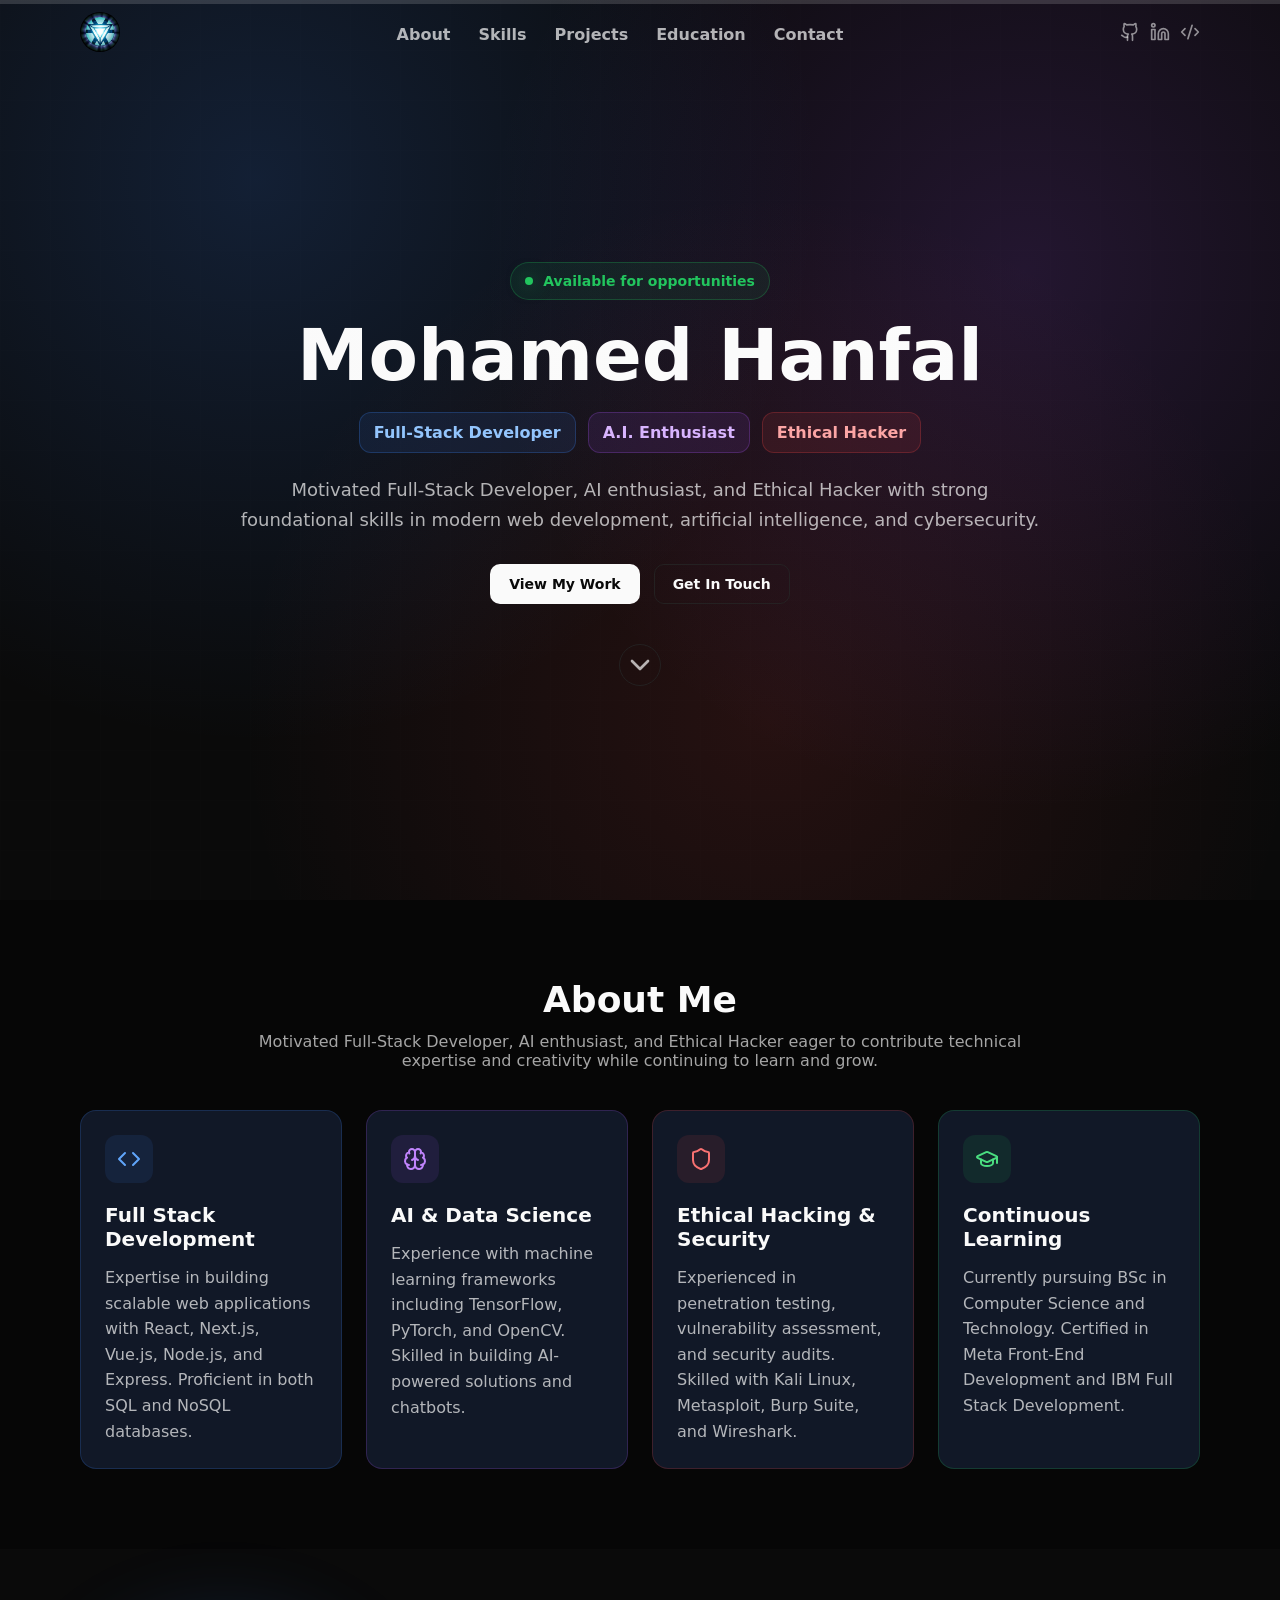
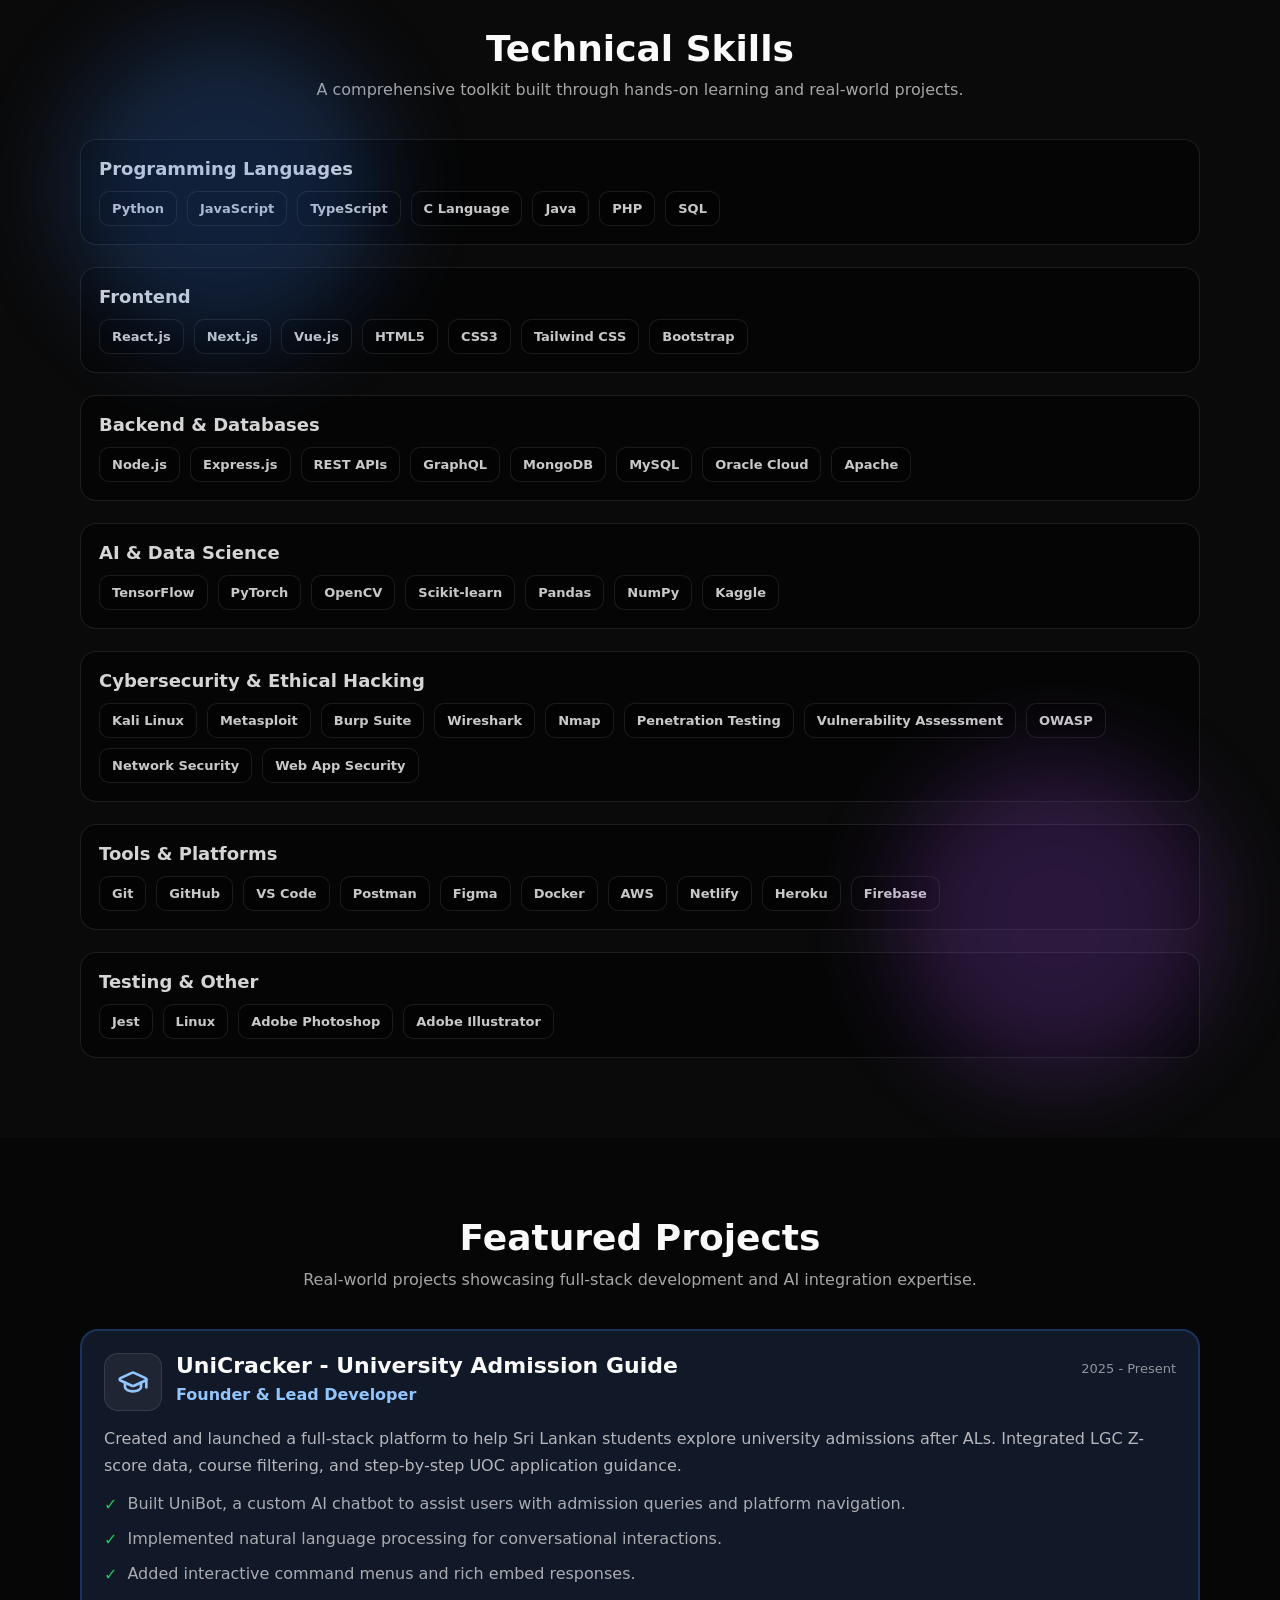
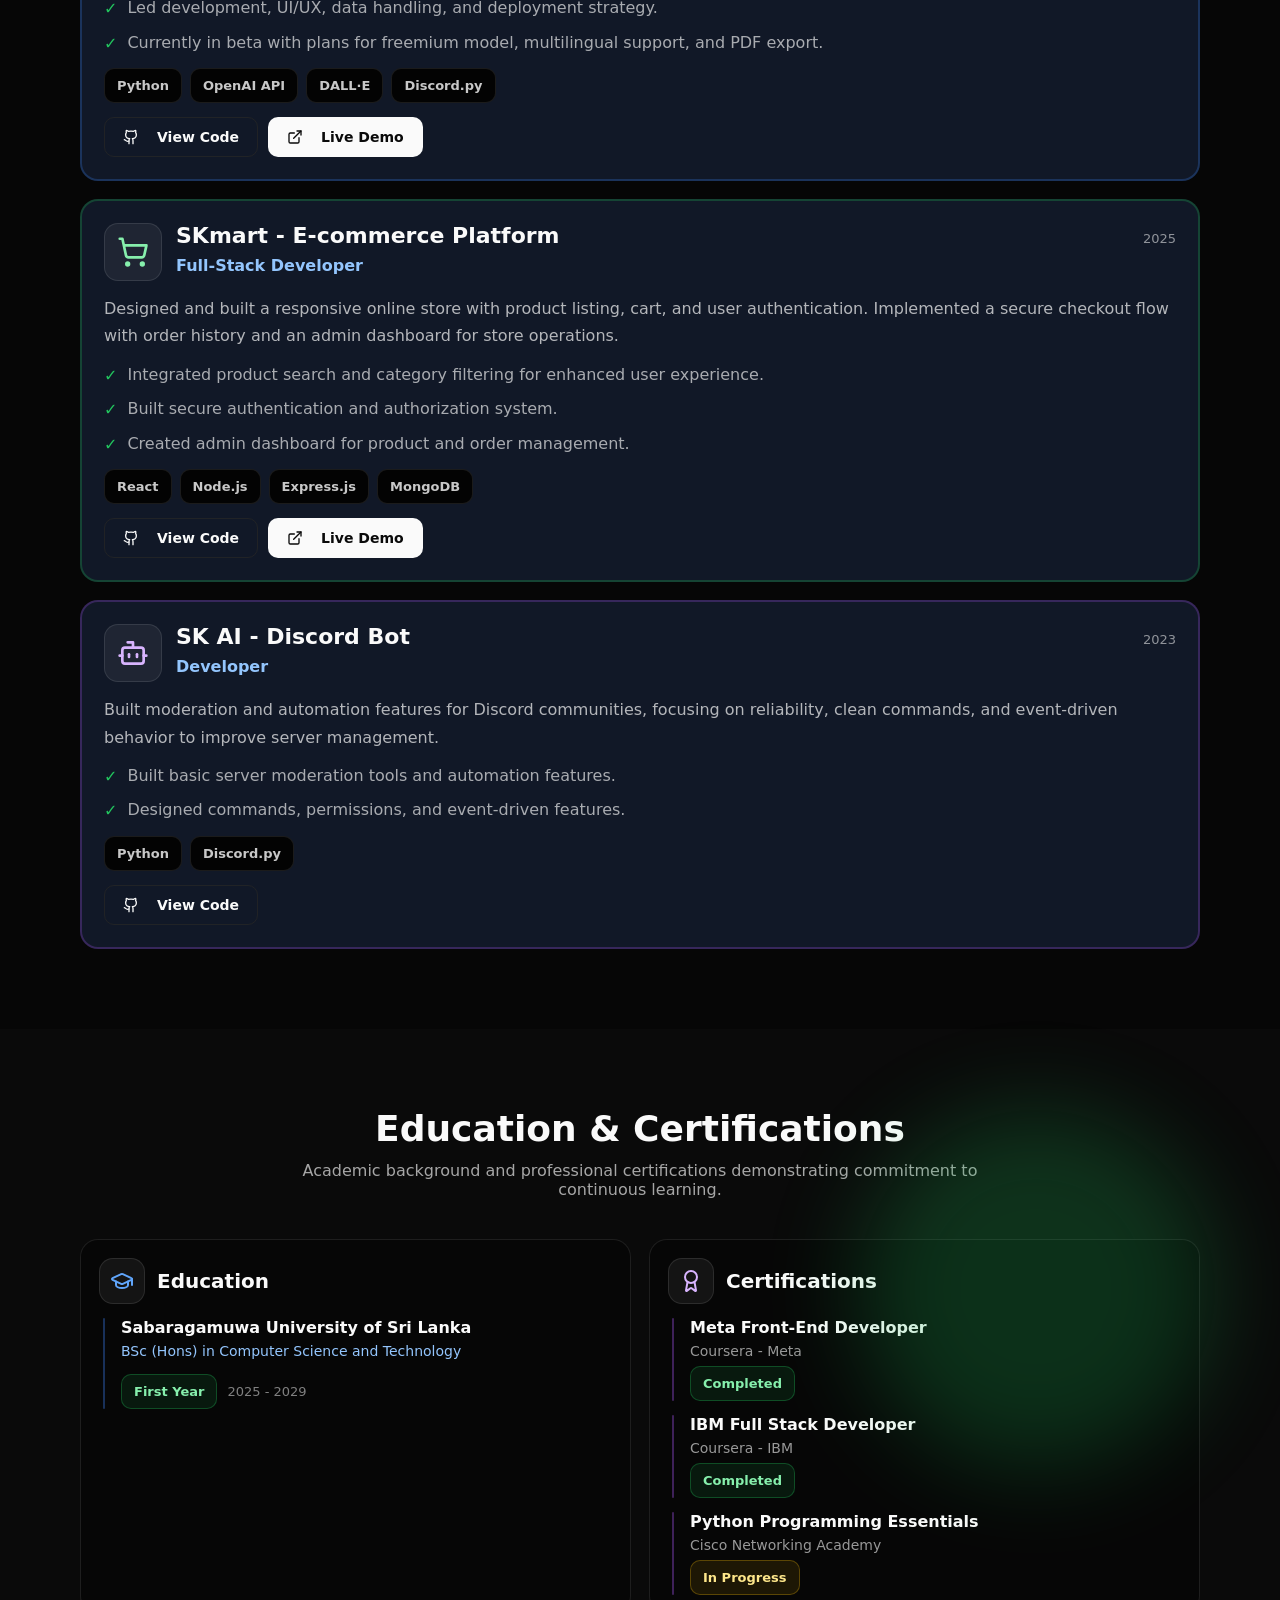
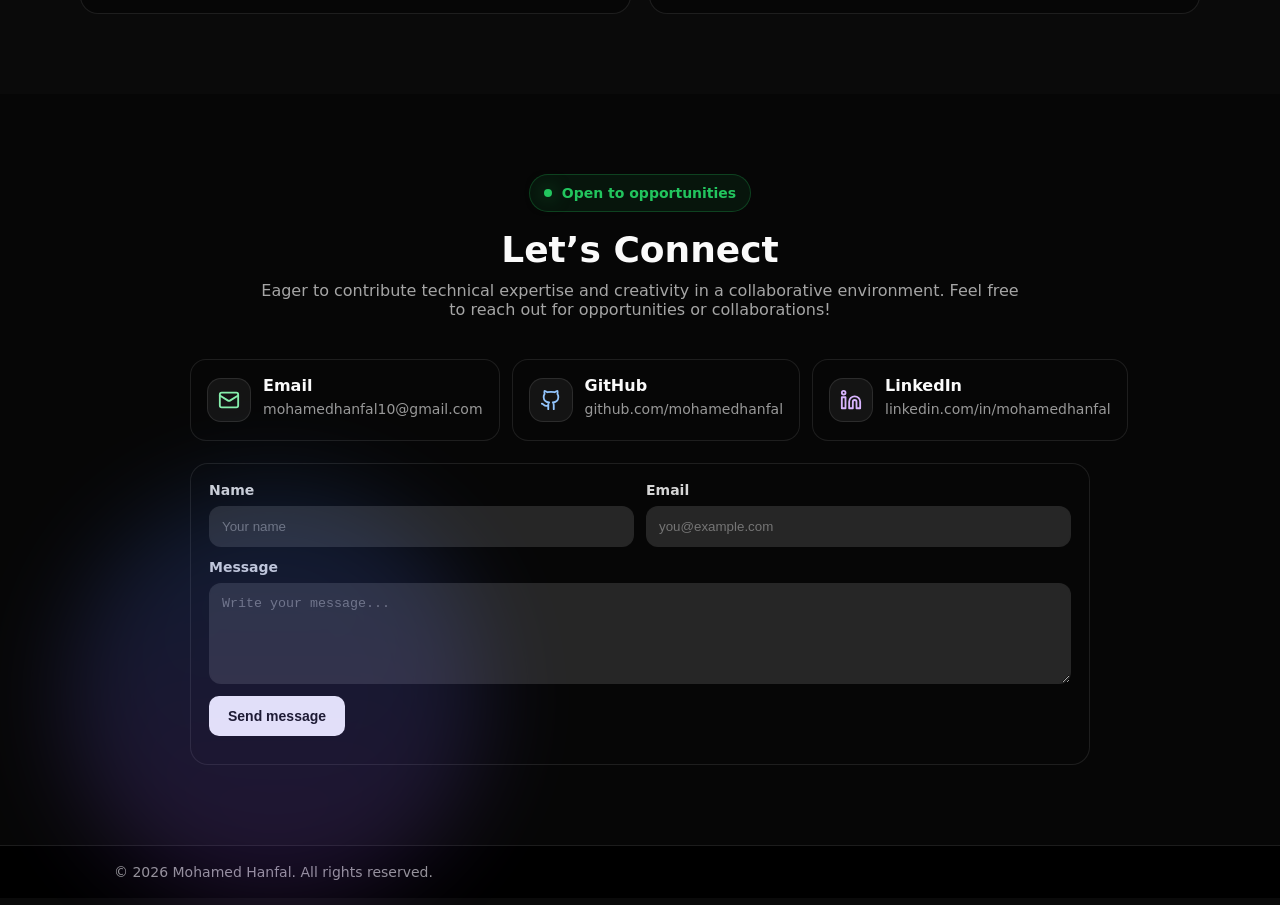
==== commit aa74dcb0: "Replace themes.css with theme.css, update links and add new skills to the portfolio" ====
--- a/index.html
+++ b/index.html
@@ -4,7 +4,7 @@
     <meta charset="UTF-8" />
     <meta name="viewport" content="width=device-width, initial-scale=1.0" />
     <title>Mohamed Hanfal</title>
-    <link rel="stylesheet" href="./css/themes.css" />
+    <link rel="stylesheet" href="./theme.css" />
     <link rel="stylesheet" href="./styles.css" />
   </head>
 
@@ -32,7 +32,7 @@
         <div class="nav-actions">
           <div class="nav-icons">
             <a
-              href="https://github.com/yourusername"
+              href="https://github.com/mohamedhanfal"
               target="_blank"
               rel="noopener noreferrer"
               aria-label="GitHub"
@@ -59,7 +59,7 @@
             </a>
 
             <a
-              href="https://linkedin.com/in/yourprofile"
+              href="https://www.linkedin.com/in/mohamedhanfal"
               target="_blank"
               rel="noopener noreferrer"
               aria-label="LinkedIn"
@@ -85,7 +85,7 @@
             </a>
 
             <a
-              href="https://leetcode.com/yourprofile"
+              href="https://leetcode.com/u/mohamedhanfal/"
               target="_blank"
               rel="noopener noreferrer"
               aria-label="LeetCode"
@@ -163,7 +163,7 @@
       <!-- About -->
       <section id="about" class="section section--darkish">
         <div class="container">
-          <h2 class="section__title section__title --center">About Me</h2>
+          <h2 class="section__title section__title--center">About Me</h2>
           <p class="section__lead section__lead--center">
             Motivated Full-Stack Developer, AI enthusiast, and Ethical Hacker
             eager to contribute technical expertise and creativity while
@@ -407,6 +407,9 @@
               <h3 class="skill-group__title">Testing &amp; Other</h3>
               <div class="badges">
                 <span class="badge">Jest</span>
+                <span class="badge">Linux</span>
+                <span class="badge">Adobe Photoshop</span>
+                <span class="badge">Adobe Illustrator</span>
               </div>
             </section>
           </div>
@@ -499,9 +502,9 @@
               <div class="project__actions">
                 <a
                   class="btn btn--outline btn--sm"
-                  href="#"
+                  href="https://github.com/mohamedhanfal"
                   target="_blank"
-                  rel="noopener noreferrer"
+                  rel="UniCracker GitHub"
                 >
                   <!-- lucide-github (16x16) -->
                   <svg
@@ -526,9 +529,9 @@
 
                 <a
                   class="btn btn--primary btn--sm"
-                  href="#"
+                  href="https://github.com/mohamedhanfal"
                   target="_blank"
-                  rel="noopener noreferrer"
+                  rel="UniCracker"
                 >
                   <!-- lucide-external-link (16x16) -->
                   <svg
@@ -615,9 +618,9 @@
               <div class="project__actions">
                 <a
                   class="btn btn--outline btn--sm"
-                  href="#"
+                  href="https://github.com/mohamedhanfal"
                   target="_blank"
-                  rel="noopener noreferrer"
+                  rel="SKmart GitHub"
                 >
                   <!-- lucide-github (16x16) -->
                   <svg
@@ -642,9 +645,9 @@
 
                 <a
                   class="btn btn--primary btn--sm"
-                  href="#"
+                  href="https://github.com/mohamedhanfal"
                   target="_blank"
-                  rel="noopener noreferrer"
+                  rel="SKmart"
                 >
                   <!-- lucide-external-link (16x16) -->
                   <svg
@@ -697,7 +700,7 @@
 
                 <div class="project__head">
                   <div class="project__titleRow">
-                    <h3 class="project__title">Discord Bot Suite</h3>
+                    <h3 class="project__title">SK AI - Discord Bot</h3>
                     <span class="project__time">2023</span>
                   </div>
                   <p class="project__role">Developer</p>
@@ -727,9 +730,9 @@
               <div class="project__actions">
                 <a
                   class="btn btn--outline btn--sm"
-                  href="#"
+                  href="https://github.com/mohamedhanfal"
                   target="_blank"
-                  rel="noopener noreferrer"
+                  rel="SK AI GitHub"
                 >
                   <!-- lucide-github (16x16) -->
                   <svg
@@ -883,12 +886,14 @@
 
             <h2 class="section__title section__title--center">Let’s Connect</h2>
             <p class="section__lead section__lead--center">
-              Feel free to reach out for opportunities or collaborations.
+              Eager to contribute technical expertise and creativity in a
+              collaborative environment. Feel free to reach out for
+              opportunities or collaborations!
             </p>
           </div>
 
           <div class="contact-grid">
-            <a class="contact-card" href="mailto:you@example.com">
+            <a class="contact-card" href="mailto:mohamedhanfal10@gmail.com">
               <div
                 class="contact-card__icon contact-card__icon--green"
                 aria-hidden="true"
@@ -911,13 +916,13 @@
               </div>
               <div>
                 <h3>Email</h3>
-                <p class="muted">you@example.com</p>
+                <p class="muted">mohamedhanfal10@gmail.com</p>
               </div>
             </a>
 
             <a
               class="contact-card"
-              href="https://github.com/yourusername"
+              href="https://github.com/mohamedhanfal"
               target="_blank"
               rel="noopener noreferrer"
             >
@@ -945,13 +950,13 @@
               </div>
               <div>
                 <h3>GitHub</h3>
-                <p class="muted">github.com/yourusername</p>
+                <p class="muted">github.com/mohamedhanfal</p>
               </div>
             </a>
 
             <a
               class="contact-card"
-              href="https://linkedin.com/in/yourprofile"
+              href="https://www.linkedin.com/in/mohamedhanfal"
               target="_blank"
               rel="noopener noreferrer"
             >
@@ -980,7 +985,7 @@
               </div>
               <div>
                 <h3>LinkedIn</h3>
-                <p class="muted">linkedin.com/in/yourprofile</p>
+                <p class="muted">linkedin.com/in/mohamedhanfal</p>
               </div>
             </a>
           </div>
--- a/theme.css
+++ b/theme.css
@@ -0,0 +1,71 @@
+:root {
+  --font-size: 16px;
+
+  --background: oklch(0.145 0 0);
+  --foreground: oklch(0.985 0 0);
+
+  --card: oklch(0.145 0 0);
+  --card-foreground: oklch(0.985 0 0);
+
+  --secondary: oklch(0.269 0 0);
+  --secondary-foreground: oklch(0.985 0 0);
+
+  --muted: oklch(0.269 0 0);
+  --muted-foreground: oklch(0.708 0 0);
+
+  --accent: oklch(0.269 0 0);
+  --accent-foreground: oklch(0.985 0 0);
+
+  --border: oklch(0.269 0 0);
+  --input-background: oklch(0.269 0 0);
+  --ring: oklch(0.439 0 0);
+
+  --primary: #030213;
+  --primary-foreground: oklch(1 0 0);
+
+  --destructive: #d4183d;
+  --destructive-foreground: #ffffff;
+
+  --radius: 0.625rem;
+
+  /* Typography tokens */
+  --text-xs: 0.75rem;
+  --text-sm: 0.875rem;
+  --text-base: 1rem;
+  --text-lg: 1.125rem;
+  --text-xl: 1.25rem;
+  --text-2xl: 1.5rem;
+  --text-4xl: 2.25rem;
+}
+
+html {
+  font-size: var(--font-size);
+  scroll-behavior: smooth;
+}
+
+body {
+  margin: 0;
+  background: var(--background);
+  color: var(--foreground);
+  font-family: ui-sans-serif, system-ui, -apple-system, Segoe UI, Roboto, Arial,
+    "Noto Sans", "Liberation Sans", sans-serif;
+}
+
+*,
+*::before,
+*::after {
+  box-sizing: border-box;
+}
+
+a {
+  color: inherit;
+  text-decoration: none;
+}
+
+h1,
+h2,
+h3,
+h4,
+p {
+  margin: 0;
+}
--- a/styles.css
+++ b/styles.css
@@ -779,6 +779,7 @@
   color: color-mix(in oklch, var(--foreground) 60%, transparent);
   font-size: 14px;
   line-height: 1.5;
+  padding-bottom: 4px;
 }
 .blue {
   color: #93c5fd;
